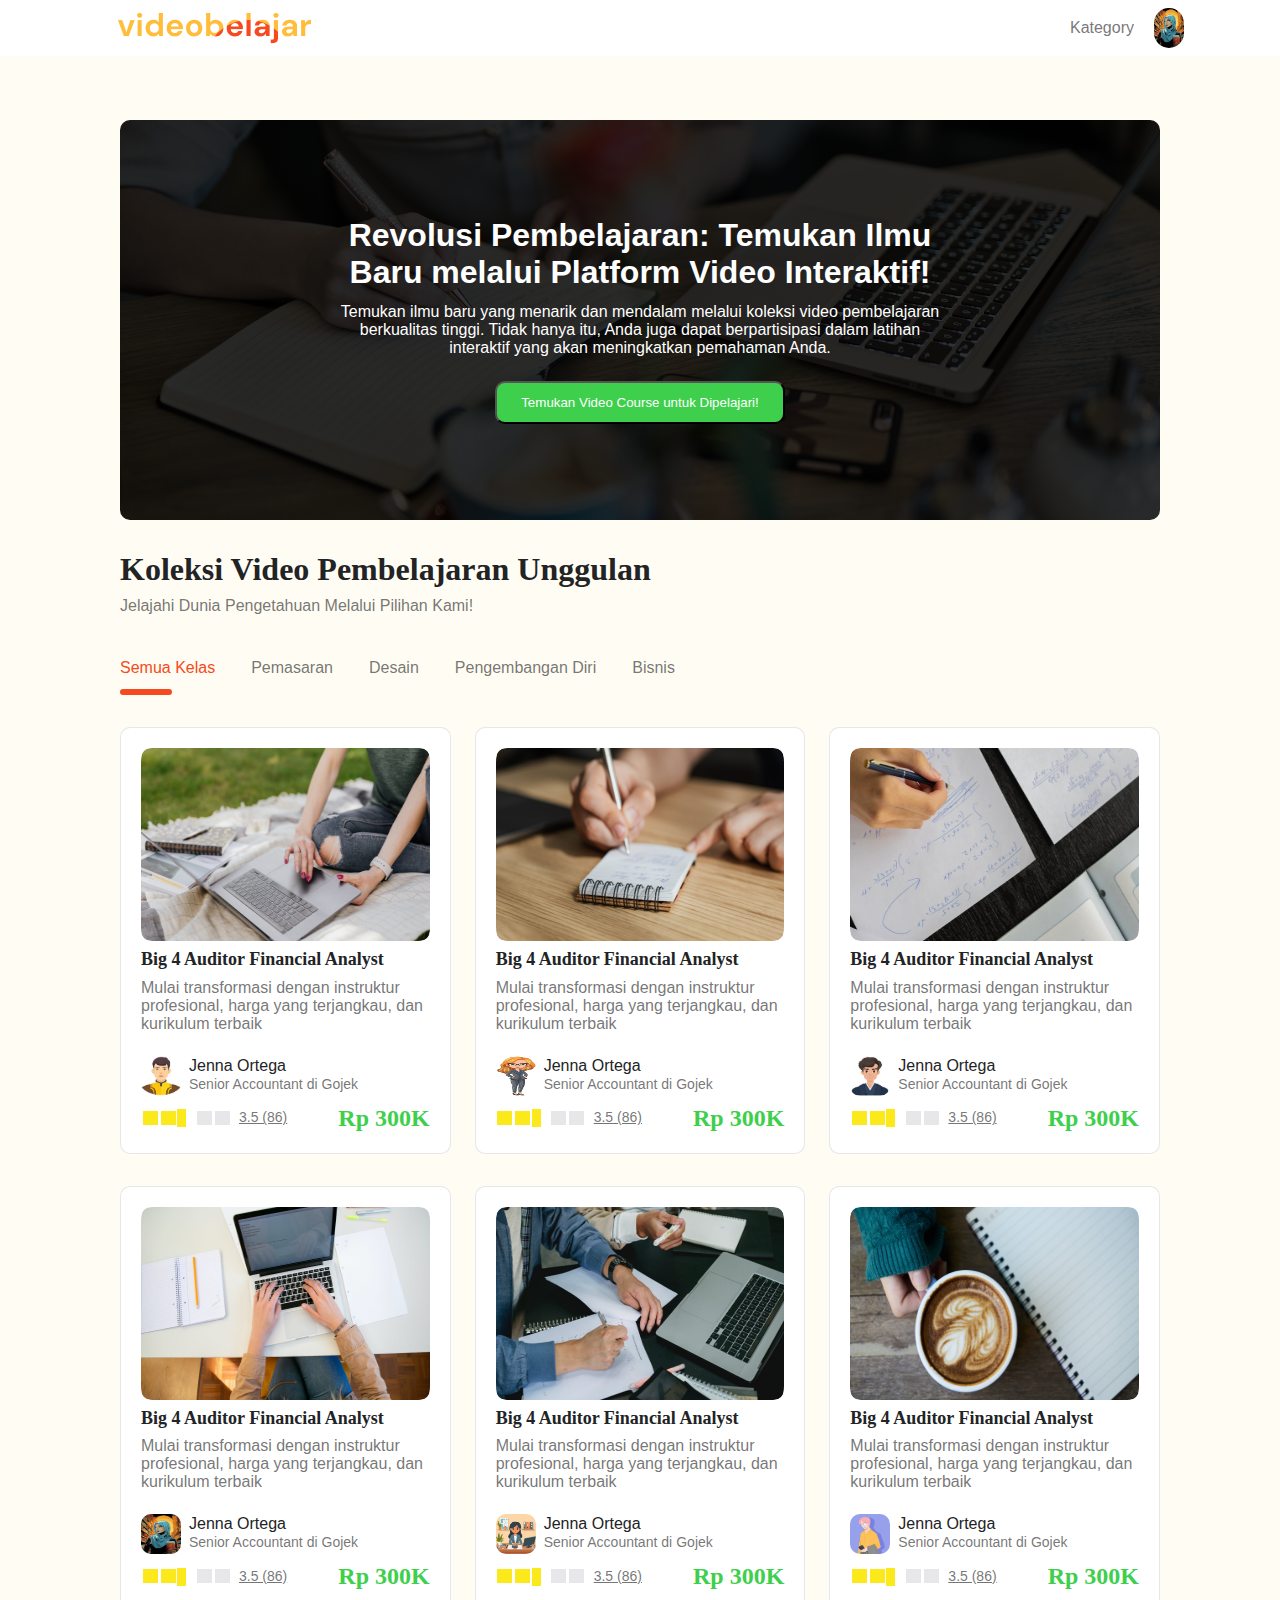
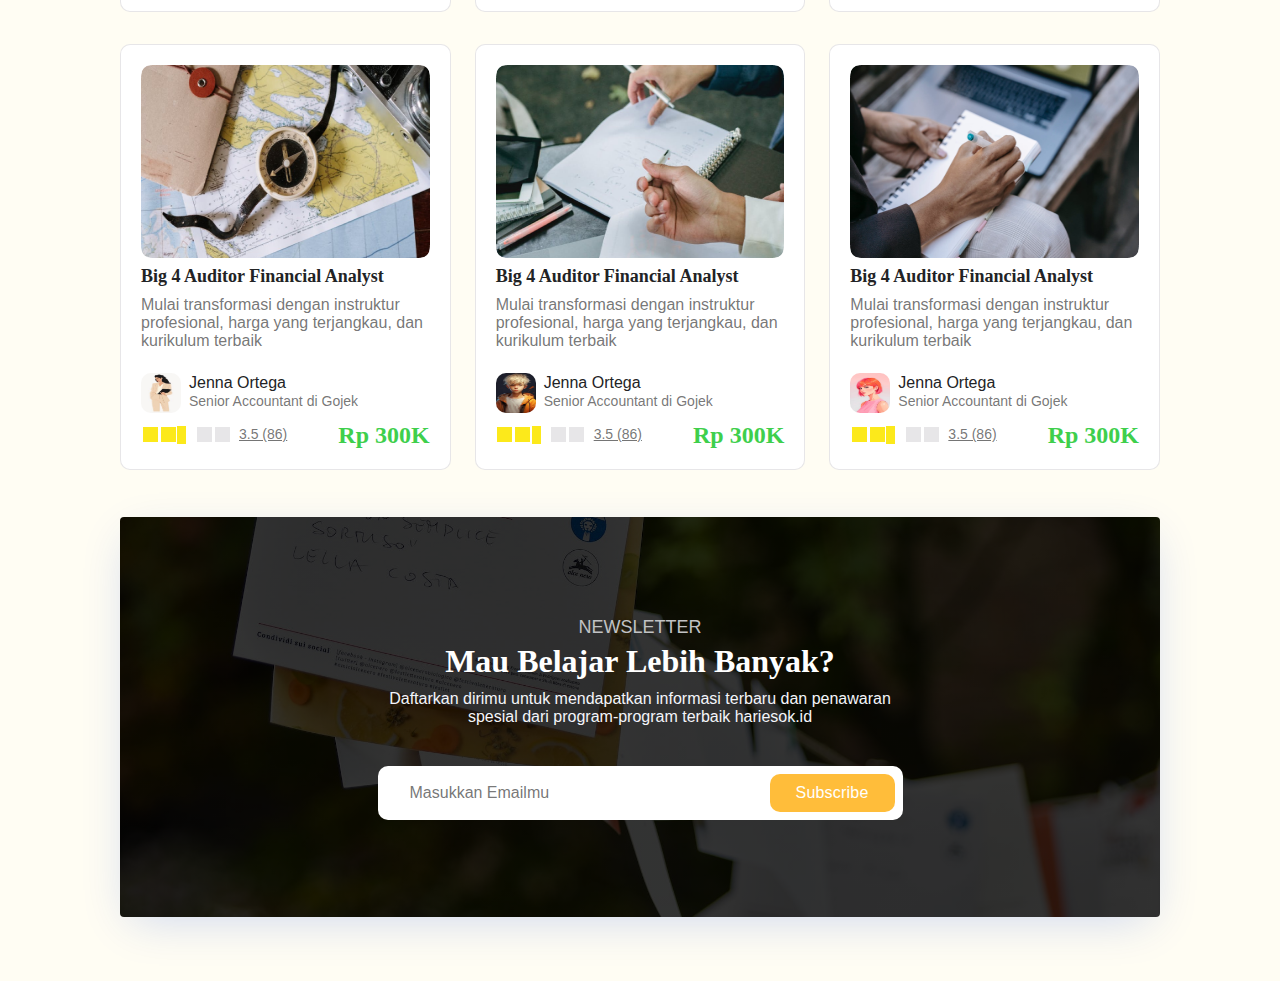
==== index.html @ 226edd7f "Initial commit" ====
<!DOCTYPE html>
<html lang="en">
  <head>
    <meta charset="UTF-8" />
    <meta name="viewport" content="width=device-width, initial-scale=1.0" />
    <title>Homepage</title>
    <link rel="stylesheet" href="style/index.css" />
    <link rel="stylesheet" href="style/home.css" />
  </head>
  <body>
    <nav class="navigation-bar">
      <div class="navigation-bar-container">
        <img src="/assets/logo.png" alt="Logo" />

        <div class="navigation-bar-links">
          <a href="#">Kategory</a>

          <img src="/assets/images woman.jpg" alt="" />
        </div>
      </div>
    </nav>

    <main style="padding: 64px 120px; flex-direction: column; gap: 32px">
      <div
        style="
          height: 400px;
          background: linear-gradient(0deg, rgba(0, 0, 0, 0.8) 0%, rgba(0, 0, 0, 0.8) 100%), url('assets/bg-1.jpg');
          background-size: cover;
          background-position: center;
          border-radius: 10px;
          flex-direction: column;
          justify-content: center;
          align-items: center;
          display: flex;
          padding: 2rem;
          width: 100%;
        "
      >
        <div
          style="
            margin: 0 auto;
            max-width: 600px;
            align-self: stretch;
            flex-direction: column;
            align-items: center;
            gap: 12px;
            display: flex;
          "
        >
          <h1 style="font-size: xx-large; text-align: center; color: white">
            Revolusi Pembelajaran: Temukan Ilmu Baru melalui Platform Video Interaktif!
          </h1>
          <p style="align-self: stretch; text-align: center; color: white; font-weight: 500">
            Temukan ilmu baru yang menarik dan mendalam melalui koleksi video pembelajaran berkualitas tinggi. Tidak
            hanya itu, Anda juga dapat berpartisipasi dalam latihan interaktif yang akan meningkatkan pemahaman Anda.
          </p>
        </div>

        <button
          type="button"
          style="background: #3ecf4c; border-radius: 10px; padding: 12px 24px !important; margin-top: 24px"
        >
          <div style="color: white; font-family: 500">Temukan Video Course untuk Dipelajari!</div>
        </button>
      </div>
      <div
        style="
          align-self: stretch;
          flex-direction: column;
          justify-content: center;
          align-items: flex-start;
          gap: 32px;
          display: flex;
        "
      >
        <div style="flex-direction: column; justify-content: center; align-items: flex-start; gap: 10px; display: flex">
          <div style="color: #222325; font-size: 32px; font-family: Poppins; font-weight: 600; line-height: 35.2px">
            Koleksi Video Pembelajaran Unggulan
          </div>
          <div
            style="
              color: rgba(51, 51, 51, 0.68);

              font-weight: 500;
            "
          >
            Jelajahi Dunia Pengetahuan Melalui Pilihan Kami!
          </div>
        </div>
        <div style="align-self: stretch; align-items: flex-start; display: inline-flex">
          <div>
            <div
              style="
                padding-top: 12px;
                padding-bottom: 12px;
                padding-right: 36px;

                align-items: center;
                gap: 6px;
                display: inline-flex;
              "
            >
              <div
                style="
                  color: #f64920;

                  font-weight: 500;
                "
              >
                Semua Kelas
              </div>
            </div>
            <div style="width: 52px; height: 6px; background: #f64920; border-radius: 10px"></div>
          </div>

          <div>
            <div
              style="
                padding-top: 12px;
                padding-bottom: 12px;
                padding-right: 36px;

                align-items: center;
                gap: 6px;
                display: inline-flex;
              "
            >
              <div
                style="
                  color: rgba(51, 51, 51, 0.68);

                  font-weight: 500;
                "
              >
                Pemasaran
              </div>
            </div>
          </div>

          <div>
            <div
              style="
                padding-top: 12px;
                padding-bottom: 12px;
                padding-right: 36px;

                align-items: center;
                gap: 6px;
                display: inline-flex;
              "
            >
              <div
                style="
                  color: rgba(51, 51, 51, 0.68);

                  font-weight: 500;
                "
              >
                Desain
              </div>
            </div>
          </div>

          <div>
            <div
              style="
                padding-top: 12px;
                padding-bottom: 12px;
                padding-right: 36px;

                align-items: center;
                gap: 6px;
                display: inline-flex;
              "
            >
              <div
                style="
                  color: rgba(51, 51, 51, 0.68);

                  font-weight: 500;
                "
              >
                Pengembangan Diri
              </div>
            </div>
          </div>

          <div>
            <div
              style="
                padding-top: 12px;
                padding-bottom: 12px;
                padding-right: 36px;

                align-items: center;
                gap: 6px;
                display: inline-flex;
              "
            >
              <div
                style="
                  color: rgba(51, 51, 51, 0.68);

                  font-weight: 500;
                "
              >
                Bisnis
              </div>
            </div>
          </div>
        </div>
        <div
          style="width: 100%; align-items: flex-start; gap: 24px; display: inline-flex; justify-content: space-between"
        >
          <div
            style="
              padding: 20px;
              background: white;
              border-radius: 10px;
              border: 1px rgba(58, 53, 65, 0.12) solid;
              flex-direction: column;

              align-items: flex-start;
              gap: 8px;
              display: inline-flex;
            "
          >
            <img style="width: 100%; height: 193px; border-radius: 10px" src="assets/foto 1.png" />
            <div
              style="
                align-self: stretch;

                flex-direction: column;

                align-items: flex-start;
                gap: 8px;
                display: flex;
              "
            >
              <div
                style="
                  align-self: stretch;
                  color: #222325;
                  font-size: 18px;
                  font-family: Poppins;
                  font-weight: 600;
                  line-height: 21.6px;
                "
              >
                Big 4 Auditor Financial Analyst
              </div>
              <p>Mulai transformasi dengan instruktur profesional, harga yang terjangkau, dan kurikulum terbaik</p>
            </div>
            <div style="display: flex; gap: 8px; align-items: center; margin-top: 15px">
              <img style="width: 40px; height: 40px; border-radius: 10px" src="assets/man 1.jpg" />
              <div
                style="
                  flex: 1 1 0;
                  flex-direction: column;

                  align-items: flex-start;
                  display: inline-flex;
                "
              >
                <div
                  style="
                    align-self: stretch;
                    color: #222325;

                    font-weight: 500;
                  "
                >
                  Jenna Ortega
                </div>
                <div style="align-items: flex-start; gap: 4px; display: inline-flex">
                  <div
                    style="
                      color: rgba(51, 51, 51, 0.68);
                      font-size: 14px;

                      font-weight: 400;
                      line-height: 19.6px;
                    "
                  >
                    Senior Accountant
                  </div>
                  <div
                    style="
                      color: rgba(51, 51, 51, 0.68);
                      font-size: 14px;

                      font-weight: 400;
                      line-height: 19.6px;
                    "
                  >
                    di
                  </div>
                  <div
                    style="
                      color: rgba(51, 51, 51, 0.68);
                      font-size: 14px;

                      line-height: 19.6px;
                    "
                  >
                    Gojek
                  </div>
                </div>
              </div>
            </div>
            <div style="align-self: stretch; justify-content: space-between; align-items: center; display: inline-flex">
              <div style="align-items: center; gap: 8px; display: flex">
                <div style="align-items: center; display: flex">
                  <div style="align-items: flex-start; gap: 10px; display: flex">
                    <div style="width: 18px; height: 18px; position: relative">
                      <div
                        style="
                          width: 15px;
                          height: 14.25px;
                          left: 1.5px;
                          top: 1.5px;
                          position: absolute;
                          background: #fce91b;
                        "
                      ></div>
                    </div>
                  </div>
                  <div style="align-items: flex-start; gap: 10px; display: flex">
                    <div style="width: 18px; height: 18px; position: relative">
                      <div
                        style="
                          width: 15px;
                          height: 14.25px;
                          left: 1.5px;
                          top: 1.5px;
                          position: absolute;
                          background: #fce91b;
                        "
                      ></div>
                    </div>
                  </div>
                  <div style="align-items: flex-start; gap: 10px; display: flex">
                    <div style="width: 18px; height: 18px; position: relative">
                      <div style="width: 18px; height: 18px; left: 0px; top: 0px; position: absolute">
                        <div
                          style="
                            width: 15px;
                            height: 14.25px;
                            left: 1.5px;
                            top: 1.5px;
                            position: absolute;
                            background: black;
                          "
                        ></div>
                      </div>
                      <div
                        style="width: 9px; height: 18px; left: 0px; top: 0px; position: absolute; background: #fce91b"
                      ></div>
                      <div
                        style="width: 9px; height: 18px; left: 9px; top: 0px; position: absolute; background: white"
                      ></div>
                    </div>
                  </div>
                  <div style="align-items: flex-start; gap: 10px; display: flex">
                    <div style="width: 18px; height: 18px; position: relative">
                      <div
                        style="
                          width: 15px;
                          height: 14.25px;
                          left: 1.5px;
                          top: 1.5px;
                          position: absolute;
                          background: rgba(58, 53, 65, 0.12);
                        "
                      ></div>
                    </div>
                  </div>
                  <div style="align-items: flex-start; gap: 10px; display: flex">
                    <div style="width: 18px; height: 18px; position: relative">
                      <div
                        style="
                          width: 15px;
                          height: 14.25px;
                          left: 1.5px;
                          top: 1.5px;
                          position: absolute;
                          background: rgba(58, 53, 65, 0.12);
                        "
                      ></div>
                    </div>
                  </div>
                </div>
                <div
                  style="
                    color: rgba(51, 51, 51, 0.68);
                    font-size: 14px;
                    font-weight: 500;
                    text-decoration: underline;
                    line-height: 19.6px;
                  "
                >
                  3.5 (86)
                </div>
              </div>
              <div style="color: #3ecf4c; font-size: 24px; font-family: Poppins; font-weight: 600; line-height: 28.8px">
                Rp 300K
              </div>
            </div>
          </div>
          <div
            style="
              padding: 20px;
              background: white;
              border-radius: 10px;
              border: 1px rgba(58, 53, 65, 0.12) solid;
              flex-direction: column;

              align-items: flex-start;
              gap: 8px;
              display: inline-flex;
            "
          >
            <img style="width: 100%; height: 193px; border-radius: 10px" src="assets/foto 2.png" />
            <div
              style="
                align-self: stretch;

                flex-direction: column;

                align-items: flex-start;
                gap: 8px;
                display: flex;
              "
            >
              <div
                style="
                  align-self: stretch;
                  color: #222325;
                  font-size: 18px;
                  font-family: Poppins;
                  font-weight: 600;
                  line-height: 21.6px;
                "
              >
                Big 4 Auditor Financial Analyst
              </div>
              <p>Mulai transformasi dengan instruktur profesional, harga yang terjangkau, dan kurikulum terbaik</p>
            </div>
            <div style="display: flex; gap: 8px; align-items: center; margin-top: 15px">
              <img
                style="width: 40px; height: 40px; border-radius: 10px"
                src="assets/professional-woman-business-1.avif"
              />
              <div
                style="
                  flex: 1 1 0;
                  flex-direction: column;

                  align-items: flex-start;
                  display: inline-flex;
                "
              >
                <div
                  style="
                    align-self: stretch;
                    color: #222325;

                    font-weight: 500;
                  "
                >
                  Jenna Ortega
                </div>
                <div style="align-items: flex-start; gap: 4px; display: inline-flex">
                  <div
                    style="
                      color: rgba(51, 51, 51, 0.68);
                      font-size: 14px;

                      font-weight: 400;
                      line-height: 19.6px;
                    "
                  >
                    Senior Accountant
                  </div>
                  <div
                    style="
                      color: rgba(51, 51, 51, 0.68);
                      font-size: 14px;

                      font-weight: 400;
                      line-height: 19.6px;
                    "
                  >
                    di
                  </div>
                  <div
                    style="
                      color: rgba(51, 51, 51, 0.68);
                      font-size: 14px;

                      line-height: 19.6px;
                    "
                  >
                    Gojek
                  </div>
                </div>
              </div>
            </div>
            <div style="align-self: stretch; justify-content: space-between; align-items: center; display: inline-flex">
              <div style="align-items: center; gap: 8px; display: flex">
                <div style="align-items: center; display: flex">
                  <div style="align-items: flex-start; gap: 10px; display: flex">
                    <div style="width: 18px; height: 18px; position: relative">
                      <div
                        style="
                          width: 15px;
                          height: 14.25px;
                          left: 1.5px;
                          top: 1.5px;
                          position: absolute;
                          background: #fce91b;
                        "
                      ></div>
                    </div>
                  </div>
                  <div style="align-items: flex-start; gap: 10px; display: flex">
                    <div style="width: 18px; height: 18px; position: relative">
                      <div
                        style="
                          width: 15px;
                          height: 14.25px;
                          left: 1.5px;
                          top: 1.5px;
                          position: absolute;
                          background: #fce91b;
                        "
                      ></div>
                    </div>
                  </div>
                  <div style="align-items: flex-start; gap: 10px; display: flex">
                    <div style="width: 18px; height: 18px; position: relative">
                      <div style="width: 18px; height: 18px; left: 0px; top: 0px; position: absolute">
                        <div
                          style="
                            width: 15px;
                            height: 14.25px;
                            left: 1.5px;
                            top: 1.5px;
                            position: absolute;
                            background: black;
                          "
                        ></div>
                      </div>
                      <div
                        style="width: 9px; height: 18px; left: 0px; top: 0px; position: absolute; background: #fce91b"
                      ></div>
                      <div
                        style="width: 9px; height: 18px; left: 9px; top: 0px; position: absolute; background: white"
                      ></div>
                    </div>
                  </div>
                  <div style="align-items: flex-start; gap: 10px; display: flex">
                    <div style="width: 18px; height: 18px; position: relative">
                      <div
                        style="
                          width: 15px;
                          height: 14.25px;
                          left: 1.5px;
                          top: 1.5px;
                          position: absolute;
                          background: rgba(58, 53, 65, 0.12);
                        "
                      ></div>
                    </div>
                  </div>
                  <div style="align-items: flex-start; gap: 10px; display: flex">
                    <div style="width: 18px; height: 18px; position: relative">
                      <div
                        style="
                          width: 15px;
                          height: 14.25px;
                          left: 1.5px;
                          top: 1.5px;
                          position: absolute;
                          background: rgba(58, 53, 65, 0.12);
                        "
                      ></div>
                    </div>
                  </div>
                </div>
                <div
                  style="
                    color: rgba(51, 51, 51, 0.68);
                    font-size: 14px;
                    font-weight: 500;
                    text-decoration: underline;
                    line-height: 19.6px;
                  "
                >
                  3.5 (86)
                </div>
              </div>
              <div style="color: #3ecf4c; font-size: 24px; font-family: Poppins; font-weight: 600; line-height: 28.8px">
                Rp 300K
              </div>
            </div>
          </div>
          <div
            style="
              padding: 20px;
              background: white;
              border-radius: 10px;
              border: 1px rgba(58, 53, 65, 0.12) solid;
              flex-direction: column;

              align-items: flex-start;
              gap: 8px;
              display: inline-flex;
            "
          >
            <img style="width: 100%; height: 193px; border-radius: 10px" src="assets/foto 3.png" />
            <div
              style="
                align-self: stretch;

                flex-direction: column;

                align-items: flex-start;
                gap: 8px;
                display: flex;
              "
            >
              <div
                style="
                  align-self: stretch;
                  color: #222325;
                  font-size: 18px;
                  font-family: Poppins;
                  font-weight: 600;
                  line-height: 21.6px;
                "
              >
                Big 4 Auditor Financial Analyst
              </div>
              <p>Mulai transformasi dengan instruktur profesional, harga yang terjangkau, dan kurikulum terbaik</p>
            </div>
            <div style="display: flex; gap: 8px; align-items: center; margin-top: 15px">
              <img style="width: 40px; height: 40px; border-radius: 10px" src="assets/man 2.jpg" />
              <div
                style="
                  flex: 1 1 0;
                  flex-direction: column;

                  align-items: flex-start;
                  display: inline-flex;
                "
              >
                <div
                  style="
                    align-self: stretch;
                    color: #222325;

                    font-weight: 500;
                  "
                >
                  Jenna Ortega
                </div>
                <div style="align-items: flex-start; gap: 4px; display: inline-flex">
                  <div
                    style="
                      color: rgba(51, 51, 51, 0.68);
                      font-size: 14px;

                      font-weight: 400;
                      line-height: 19.6px;
                    "
                  >
                    Senior Accountant
                  </div>
                  <div
                    style="
                      color: rgba(51, 51, 51, 0.68);
                      font-size: 14px;

                      font-weight: 400;
                      line-height: 19.6px;
                    "
                  >
                    di
                  </div>
                  <div
                    style="
                      color: rgba(51, 51, 51, 0.68);
                      font-size: 14px;

                      line-height: 19.6px;
                    "
                  >
                    Gojek
                  </div>
                </div>
              </div>
            </div>
            <div style="align-self: stretch; justify-content: space-between; align-items: center; display: inline-flex">
              <div style="align-items: center; gap: 8px; display: flex">
                <div style="align-items: center; display: flex">
                  <div style="align-items: flex-start; gap: 10px; display: flex">
                    <div style="width: 18px; height: 18px; position: relative">
                      <div
                        style="
                          width: 15px;
                          height: 14.25px;
                          left: 1.5px;
                          top: 1.5px;
                          position: absolute;
                          background: #fce91b;
                        "
                      ></div>
                    </div>
                  </div>
                  <div style="align-items: flex-start; gap: 10px; display: flex">
                    <div style="width: 18px; height: 18px; position: relative">
                      <div
                        style="
                          width: 15px;
                          height: 14.25px;
                          left: 1.5px;
                          top: 1.5px;
                          position: absolute;
                          background: #fce91b;
                        "
                      ></div>
                    </div>
                  </div>
                  <div style="align-items: flex-start; gap: 10px; display: flex">
                    <div style="width: 18px; height: 18px; position: relative">
                      <div style="width: 18px; height: 18px; left: 0px; top: 0px; position: absolute">
                        <div
                          style="
                            width: 15px;
                            height: 14.25px;
                            left: 1.5px;
                            top: 1.5px;
                            position: absolute;
                            background: black;
                          "
                        ></div>
                      </div>
                      <div
                        style="width: 9px; height: 18px; left: 0px; top: 0px; position: absolute; background: #fce91b"
                      ></div>
                      <div
                        style="width: 9px; height: 18px; left: 9px; top: 0px; position: absolute; background: white"
                      ></div>
                    </div>
                  </div>
                  <div style="align-items: flex-start; gap: 10px; display: flex">
                    <div style="width: 18px; height: 18px; position: relative">
                      <div
                        style="
                          width: 15px;
                          height: 14.25px;
                          left: 1.5px;
                          top: 1.5px;
                          position: absolute;
                          background: rgba(58, 53, 65, 0.12);
                        "
                      ></div>
                    </div>
                  </div>
                  <div style="align-items: flex-start; gap: 10px; display: flex">
                    <div style="width: 18px; height: 18px; position: relative">
                      <div
                        style="
                          width: 15px;
                          height: 14.25px;
                          left: 1.5px;
                          top: 1.5px;
                          position: absolute;
                          background: rgba(58, 53, 65, 0.12);
                        "
                      ></div>
                    </div>
                  </div>
                </div>
                <div
                  style="
                    color: rgba(51, 51, 51, 0.68);
                    font-size: 14px;
                    font-weight: 500;
                    text-decoration: underline;
                    line-height: 19.6px;
                  "
                >
                  3.5 (86)
                </div>
              </div>
              <div style="color: #3ecf4c; font-size: 24px; font-family: Poppins; font-weight: 600; line-height: 28.8px">
                Rp 300K
              </div>
            </div>
          </div>
        </div>
        <div
          style="width: 100%; align-items: flex-start; gap: 24px; display: inline-flex; justify-content: space-between"
        >
          <div
            style="
              padding: 20px;
              background: white;
              border-radius: 10px;
              border: 1px rgba(58, 53, 65, 0.12) solid;
              flex-direction: column;

              align-items: flex-start;
              gap: 8px;
              display: inline-flex;
            "
          >
            <img style="width: 100%; height: 193px; border-radius: 10px" src="assets/foto 4.png" />
            <div
              style="
                align-self: stretch;

                flex-direction: column;

                align-items: flex-start;
                gap: 8px;
                display: flex;
              "
            >
              <div
                style="
                  align-self: stretch;
                  color: #222325;
                  font-size: 18px;
                  font-family: Poppins;
                  font-weight: 600;
                  line-height: 21.6px;
                "
              >
                Big 4 Auditor Financial Analyst
              </div>
              <p>Mulai transformasi dengan instruktur profesional, harga yang terjangkau, dan kurikulum terbaik</p>
            </div>
            <div style="display: flex; gap: 8px; align-items: center; margin-top: 15px">
              <img style="width: 40px; height: 40px; border-radius: 10px" src="assets/images woman.jpg" />
              <div
                style="
                  flex: 1 1 0;
                  flex-direction: column;

                  align-items: flex-start;
                  display: inline-flex;
                "
              >
                <div
                  style="
                    align-self: stretch;
                    color: #222325;

                    font-weight: 500;
                  "
                >
                  Jenna Ortega
                </div>
                <div style="align-items: flex-start; gap: 4px; display: inline-flex">
                  <div
                    style="
                      color: rgba(51, 51, 51, 0.68);
                      font-size: 14px;

                      font-weight: 400;
                      line-height: 19.6px;
                    "
                  >
                    Senior Accountant
                  </div>
                  <div
                    style="
                      color: rgba(51, 51, 51, 0.68);
                      font-size: 14px;

                      font-weight: 400;
                      line-height: 19.6px;
                    "
                  >
                    di
                  </div>
                  <div
                    style="
                      color: rgba(51, 51, 51, 0.68);
                      font-size: 14px;

                      line-height: 19.6px;
                    "
                  >
                    Gojek
                  </div>
                </div>
              </div>
            </div>
            <div style="align-self: stretch; justify-content: space-between; align-items: center; display: inline-flex">
              <div style="align-items: center; gap: 8px; display: flex">
                <div style="align-items: center; display: flex">
                  <div style="align-items: flex-start; gap: 10px; display: flex">
                    <div style="width: 18px; height: 18px; position: relative">
                      <div
                        style="
                          width: 15px;
                          height: 14.25px;
                          left: 1.5px;
                          top: 1.5px;
                          position: absolute;
                          background: #fce91b;
                        "
                      ></div>
                    </div>
                  </div>
                  <div style="align-items: flex-start; gap: 10px; display: flex">
                    <div style="width: 18px; height: 18px; position: relative">
                      <div
                        style="
                          width: 15px;
                          height: 14.25px;
                          left: 1.5px;
                          top: 1.5px;
                          position: absolute;
                          background: #fce91b;
                        "
                      ></div>
                    </div>
                  </div>
                  <div style="align-items: flex-start; gap: 10px; display: flex">
                    <div style="width: 18px; height: 18px; position: relative">
                      <div style="width: 18px; height: 18px; left: 0px; top: 0px; position: absolute">
                        <div
                          style="
                            width: 15px;
                            height: 14.25px;
                            left: 1.5px;
                            top: 1.5px;
                            position: absolute;
                            background: black;
                          "
                        ></div>
                      </div>
                      <div
                        style="width: 9px; height: 18px; left: 0px; top: 0px; position: absolute; background: #fce91b"
                      ></div>
                      <div
                        style="width: 9px; height: 18px; left: 9px; top: 0px; position: absolute; background: white"
                      ></div>
                    </div>
                  </div>
                  <div style="align-items: flex-start; gap: 10px; display: flex">
                    <div style="width: 18px; height: 18px; position: relative">
                      <div
                        style="
                          width: 15px;
                          height: 14.25px;
                          left: 1.5px;
                          top: 1.5px;
                          position: absolute;
                          background: rgba(58, 53, 65, 0.12);
                        "
                      ></div>
                    </div>
                  </div>
                  <div style="align-items: flex-start; gap: 10px; display: flex">
                    <div style="width: 18px; height: 18px; position: relative">
                      <div
                        style="
                          width: 15px;
                          height: 14.25px;
                          left: 1.5px;
                          top: 1.5px;
                          position: absolute;
                          background: rgba(58, 53, 65, 0.12);
                        "
                      ></div>
                    </div>
                  </div>
                </div>
                <div
                  style="
                    color: rgba(51, 51, 51, 0.68);
                    font-size: 14px;
                    font-weight: 500;
                    text-decoration: underline;
                    line-height: 19.6px;
                  "
                >
                  3.5 (86)
                </div>
              </div>
              <div style="color: #3ecf4c; font-size: 24px; font-family: Poppins; font-weight: 600; line-height: 28.8px">
                Rp 300K
              </div>
            </div>
          </div>
          <div
            style="
              padding: 20px;
              background: white;
              border-radius: 10px;
              border: 1px rgba(58, 53, 65, 0.12) solid;
              flex-direction: column;

              align-items: flex-start;
              gap: 8px;
              display: inline-flex;
            "
          >
            <img style="width: 100%; height: 193px; border-radius: 10px" src="assets/foto 5.png" />
            <div
              style="
                align-self: stretch;

                flex-direction: column;

                align-items: flex-start;
                gap: 8px;
                display: flex;
              "
            >
              <div
                style="
                  align-self: stretch;
                  color: #222325;
                  font-size: 18px;
                  font-family: Poppins;
                  font-weight: 600;
                  line-height: 21.6px;
                "
              >
                Big 4 Auditor Financial Analyst
              </div>
              <p>Mulai transformasi dengan instruktur profesional, harga yang terjangkau, dan kurikulum terbaik</p>
            </div>
            <div style="display: flex; gap: 8px; align-items: center; margin-top: 15px">
              <img style="width: 40px; height: 40px; border-radius: 10px" src="assets/woman accountan.avif" />
              <div
                style="
                  flex: 1 1 0;
                  flex-direction: column;

                  align-items: flex-start;
                  display: inline-flex;
                "
              >
                <div
                  style="
                    align-self: stretch;
                    color: #222325;

                    font-weight: 500;
                  "
                >
                  Jenna Ortega
                </div>
                <div style="align-items: flex-start; gap: 4px; display: inline-flex">
                  <div
                    style="
                      color: rgba(51, 51, 51, 0.68);
                      font-size: 14px;

                      font-weight: 400;
                      line-height: 19.6px;
                    "
                  >
                    Senior Accountant
                  </div>
                  <div
                    style="
                      color: rgba(51, 51, 51, 0.68);
                      font-size: 14px;

                      font-weight: 400;
                      line-height: 19.6px;
                    "
                  >
                    di
                  </div>
                  <div
                    style="
                      color: rgba(51, 51, 51, 0.68);
                      font-size: 14px;

                      line-height: 19.6px;
                    "
                  >
                    Gojek
                  </div>
                </div>
              </div>
            </div>
            <div style="align-self: stretch; justify-content: space-between; align-items: center; display: inline-flex">
              <div style="align-items: center; gap: 8px; display: flex">
                <div style="align-items: center; display: flex">
                  <div style="align-items: flex-start; gap: 10px; display: flex">
                    <div style="width: 18px; height: 18px; position: relative">
                      <div
                        style="
                          width: 15px;
                          height: 14.25px;
                          left: 1.5px;
                          top: 1.5px;
                          position: absolute;
                          background: #fce91b;
                        "
                      ></div>
                    </div>
                  </div>
                  <div style="align-items: flex-start; gap: 10px; display: flex">
                    <div style="width: 18px; height: 18px; position: relative">
                      <div
                        style="
                          width: 15px;
                          height: 14.25px;
                          left: 1.5px;
                          top: 1.5px;
                          position: absolute;
                          background: #fce91b;
                        "
                      ></div>
                    </div>
                  </div>
                  <div style="align-items: flex-start; gap: 10px; display: flex">
                    <div style="width: 18px; height: 18px; position: relative">
                      <div style="width: 18px; height: 18px; left: 0px; top: 0px; position: absolute">
                        <div
                          style="
                            width: 15px;
                            height: 14.25px;
                            left: 1.5px;
                            top: 1.5px;
                            position: absolute;
                            background: black;
                          "
                        ></div>
                      </div>
                      <div
                        style="width: 9px; height: 18px; left: 0px; top: 0px; position: absolute; background: #fce91b"
                      ></div>
                      <div
                        style="width: 9px; height: 18px; left: 9px; top: 0px; position: absolute; background: white"
                      ></div>
                    </div>
                  </div>
                  <div style="align-items: flex-start; gap: 10px; display: flex">
                    <div style="width: 18px; height: 18px; position: relative">
                      <div
                        style="
                          width: 15px;
                          height: 14.25px;
                          left: 1.5px;
                          top: 1.5px;
                          position: absolute;
                          background: rgba(58, 53, 65, 0.12);
                        "
                      ></div>
                    </div>
                  </div>
                  <div style="align-items: flex-start; gap: 10px; display: flex">
                    <div style="width: 18px; height: 18px; position: relative">
                      <div
                        style="
                          width: 15px;
                          height: 14.25px;
                          left: 1.5px;
                          top: 1.5px;
                          position: absolute;
                          background: rgba(58, 53, 65, 0.12);
                        "
                      ></div>
                    </div>
                  </div>
                </div>
                <div
                  style="
                    color: rgba(51, 51, 51, 0.68);
                    font-size: 14px;
                    font-weight: 500;
                    text-decoration: underline;
                    line-height: 19.6px;
                  "
                >
                  3.5 (86)
                </div>
              </div>
              <div style="color: #3ecf4c; font-size: 24px; font-family: Poppins; font-weight: 600; line-height: 28.8px">
                Rp 300K
              </div>
            </div>
          </div>
          <div
            style="
              padding: 20px;
              background: white;
              border-radius: 10px;
              border: 1px rgba(58, 53, 65, 0.12) solid;
              flex-direction: column;

              align-items: flex-start;
              gap: 8px;
              display: inline-flex;
            "
          >
            <img style="width: 100%; height: 193px; border-radius: 10px" src="assets/foto 6.png" />
            <div
              style="
                align-self: stretch;

                flex-direction: column;

                align-items: flex-start;
                gap: 8px;
                display: flex;
              "
            >
              <div
                style="
                  align-self: stretch;
                  color: #222325;
                  font-size: 18px;
                  font-family: Poppins;
                  font-weight: 600;
                  line-height: 21.6px;
                "
              >
                Big 4 Auditor Financial Analyst
              </div>
              <p>Mulai transformasi dengan instruktur profesional, harga yang terjangkau, dan kurikulum terbaik</p>
            </div>
            <div style="display: flex; gap: 8px; align-items: center; margin-top: 15px">
              <img style="width: 40px; height: 40px; border-radius: 10px" src="assets/man 3.jpg" />
              <div
                style="
                  flex: 1 1 0;
                  flex-direction: column;

                  align-items: flex-start;
                  display: inline-flex;
                "
              >
                <div
                  style="
                    align-self: stretch;
                    color: #222325;

                    font-weight: 500;
                  "
                >
                  Jenna Ortega
                </div>
                <div style="align-items: flex-start; gap: 4px; display: inline-flex">
                  <div
                    style="
                      color: rgba(51, 51, 51, 0.68);
                      font-size: 14px;

                      font-weight: 400;
                      line-height: 19.6px;
                    "
                  >
                    Senior Accountant
                  </div>
                  <div
                    style="
                      color: rgba(51, 51, 51, 0.68);
                      font-size: 14px;

                      font-weight: 400;
                      line-height: 19.6px;
                    "
                  >
                    di
                  </div>
                  <div
                    style="
                      color: rgba(51, 51, 51, 0.68);
                      font-size: 14px;

                      line-height: 19.6px;
                    "
                  >
                    Gojek
                  </div>
                </div>
              </div>
            </div>
            <div style="align-self: stretch; justify-content: space-between; align-items: center; display: inline-flex">
              <div style="align-items: center; gap: 8px; display: flex">
                <div style="align-items: center; display: flex">
                  <div style="align-items: flex-start; gap: 10px; display: flex">
                    <div style="width: 18px; height: 18px; position: relative">
                      <div
                        style="
                          width: 15px;
                          height: 14.25px;
                          left: 1.5px;
                          top: 1.5px;
                          position: absolute;
                          background: #fce91b;
                        "
                      ></div>
                    </div>
                  </div>
                  <div style="align-items: flex-start; gap: 10px; display: flex">
                    <div style="width: 18px; height: 18px; position: relative">
                      <div
                        style="
                          width: 15px;
                          height: 14.25px;
                          left: 1.5px;
                          top: 1.5px;
                          position: absolute;
                          background: #fce91b;
                        "
                      ></div>
                    </div>
                  </div>
                  <div style="align-items: flex-start; gap: 10px; display: flex">
                    <div style="width: 18px; height: 18px; position: relative">
                      <div style="width: 18px; height: 18px; left: 0px; top: 0px; position: absolute">
                        <div
                          style="
                            width: 15px;
                            height: 14.25px;
                            left: 1.5px;
                            top: 1.5px;
                            position: absolute;
                            background: black;
                          "
                        ></div>
                      </div>
                      <div
                        style="width: 9px; height: 18px; left: 0px; top: 0px; position: absolute; background: #fce91b"
                      ></div>
                      <div
                        style="width: 9px; height: 18px; left: 9px; top: 0px; position: absolute; background: white"
                      ></div>
                    </div>
                  </div>
                  <div style="align-items: flex-start; gap: 10px; display: flex">
                    <div style="width: 18px; height: 18px; position: relative">
                      <div
                        style="
                          width: 15px;
                          height: 14.25px;
                          left: 1.5px;
                          top: 1.5px;
                          position: absolute;
                          background: rgba(58, 53, 65, 0.12);
                        "
                      ></div>
                    </div>
                  </div>
                  <div style="align-items: flex-start; gap: 10px; display: flex">
                    <div style="width: 18px; height: 18px; position: relative">
                      <div
                        style="
                          width: 15px;
                          height: 14.25px;
                          left: 1.5px;
                          top: 1.5px;
                          position: absolute;
                          background: rgba(58, 53, 65, 0.12);
                        "
                      ></div>
                    </div>
                  </div>
                </div>
                <div
                  style="
                    color: rgba(51, 51, 51, 0.68);
                    font-size: 14px;
                    font-weight: 500;
                    text-decoration: underline;
                    line-height: 19.6px;
                  "
                >
                  3.5 (86)
                </div>
              </div>
              <div style="color: #3ecf4c; font-size: 24px; font-family: Poppins; font-weight: 600; line-height: 28.8px">
                Rp 300K
              </div>
            </div>
          </div>
        </div>
        <div
          style="width: 100%; align-items: flex-start; gap: 24px; display: inline-flex; justify-content: space-between"
        >
          <div
            style="
              padding: 20px;
              background: white;
              border-radius: 10px;
              border: 1px rgba(58, 53, 65, 0.12) solid;
              flex-direction: column;

              align-items: flex-start;
              gap: 8px;
              display: inline-flex;
            "
          >
            <img style="width: 100%; height: 193px; border-radius: 10px" src="assets/foto 7.png" />
            <div
              style="
                align-self: stretch;

                flex-direction: column;

                align-items: flex-start;
                gap: 8px;
                display: flex;
              "
            >
              <div
                style="
                  align-self: stretch;
                  color: #222325;
                  font-size: 18px;
                  font-family: Poppins;
                  font-weight: 600;
                  line-height: 21.6px;
                "
              >
                Big 4 Auditor Financial Analyst
              </div>
              <p>Mulai transformasi dengan instruktur profesional, harga yang terjangkau, dan kurikulum terbaik</p>
            </div>
            <div style="display: flex; gap: 8px; align-items: center; margin-top: 15px">
              <img style="width: 40px; height: 40px; border-radius: 10px" src="assets/bussines woman.jpg" />
              <div
                style="
                  flex: 1 1 0;
                  flex-direction: column;

                  align-items: flex-start;
                  display: inline-flex;
                "
              >
                <div
                  style="
                    align-self: stretch;
                    color: #222325;

                    font-weight: 500;
                  "
                >
                  Jenna Ortega
                </div>
                <div style="align-items: flex-start; gap: 4px; display: inline-flex">
                  <div
                    style="
                      color: rgba(51, 51, 51, 0.68);
                      font-size: 14px;

                      font-weight: 400;
                      line-height: 19.6px;
                    "
                  >
                    Senior Accountant
                  </div>
                  <div
                    style="
                      color: rgba(51, 51, 51, 0.68);
                      font-size: 14px;

                      font-weight: 400;
                      line-height: 19.6px;
                    "
                  >
                    di
                  </div>
                  <div
                    style="
                      color: rgba(51, 51, 51, 0.68);
                      font-size: 14px;

                      line-height: 19.6px;
                    "
                  >
                    Gojek
                  </div>
                </div>
              </div>
            </div>
            <div style="align-self: stretch; justify-content: space-between; align-items: center; display: inline-flex">
              <div style="align-items: center; gap: 8px; display: flex">
                <div style="align-items: center; display: flex">
                  <div style="align-items: flex-start; gap: 10px; display: flex">
                    <div style="width: 18px; height: 18px; position: relative">
                      <div
                        style="
                          width: 15px;
                          height: 14.25px;
                          left: 1.5px;
                          top: 1.5px;
                          position: absolute;
                          background: #fce91b;
                        "
                      ></div>
                    </div>
                  </div>
                  <div style="align-items: flex-start; gap: 10px; display: flex">
                    <div style="width: 18px; height: 18px; position: relative">
                      <div
                        style="
                          width: 15px;
                          height: 14.25px;
                          left: 1.5px;
                          top: 1.5px;
                          position: absolute;
                          background: #fce91b;
                        "
                      ></div>
                    </div>
                  </div>
                  <div style="align-items: flex-start; gap: 10px; display: flex">
                    <div style="width: 18px; height: 18px; position: relative">
                      <div style="width: 18px; height: 18px; left: 0px; top: 0px; position: absolute">
                        <div
                          style="
                            width: 15px;
                            height: 14.25px;
                            left: 1.5px;
                            top: 1.5px;
                            position: absolute;
                            background: black;
                          "
                        ></div>
                      </div>
                      <div
                        style="width: 9px; height: 18px; left: 0px; top: 0px; position: absolute; background: #fce91b"
                      ></div>
                      <div
                        style="width: 9px; height: 18px; left: 9px; top: 0px; position: absolute; background: white"
                      ></div>
                    </div>
                  </div>
                  <div style="align-items: flex-start; gap: 10px; display: flex">
                    <div style="width: 18px; height: 18px; position: relative">
                      <div
                        style="
                          width: 15px;
                          height: 14.25px;
                          left: 1.5px;
                          top: 1.5px;
                          position: absolute;
                          background: rgba(58, 53, 65, 0.12);
                        "
                      ></div>
                    </div>
                  </div>
                  <div style="align-items: flex-start; gap: 10px; display: flex">
                    <div style="width: 18px; height: 18px; position: relative">
                      <div
                        style="
                          width: 15px;
                          height: 14.25px;
                          left: 1.5px;
                          top: 1.5px;
                          position: absolute;
                          background: rgba(58, 53, 65, 0.12);
                        "
                      ></div>
                    </div>
                  </div>
                </div>
                <div
                  style="
                    color: rgba(51, 51, 51, 0.68);
                    font-size: 14px;
                    font-weight: 500;
                    text-decoration: underline;
                    line-height: 19.6px;
                  "
                >
                  3.5 (86)
                </div>
              </div>
              <div style="color: #3ecf4c; font-size: 24px; font-family: Poppins; font-weight: 600; line-height: 28.8px">
                Rp 300K
              </div>
            </div>
          </div>
          <div
            style="
              padding: 20px;
              background: white;
              border-radius: 10px;
              border: 1px rgba(58, 53, 65, 0.12) solid;
              flex-direction: column;

              align-items: flex-start;
              gap: 8px;
              display: inline-flex;
            "
          >
            <img style="width: 100%; height: 193px; border-radius: 10px" src="assets/foto 8.png" />
            <div
              style="
                align-self: stretch;

                flex-direction: column;

                align-items: flex-start;
                gap: 8px;
                display: flex;
              "
            >
              <div
                style="
                  align-self: stretch;
                  color: #222325;
                  font-size: 18px;
                  font-family: Poppins;
                  font-weight: 600;
                  line-height: 21.6px;
                "
              >
                Big 4 Auditor Financial Analyst
              </div>
              <p>Mulai transformasi dengan instruktur profesional, harga yang terjangkau, dan kurikulum terbaik</p>
            </div>
            <div style="display: flex; gap: 8px; align-items: center; margin-top: 15px">
              <img style="width: 40px; height: 40px; border-radius: 10px" src="/assets/man 4.jpg" />
              <div
                style="
                  flex: 1 1 0;
                  flex-direction: column;

                  align-items: flex-start;
                  display: inline-flex;
                "
              >
                <div
                  style="
                    align-self: stretch;
                    color: #222325;

                    font-weight: 500;
                  "
                >
                  Jenna Ortega
                </div>
                <div style="align-items: flex-start; gap: 4px; display: inline-flex">
                  <div
                    style="
                      color: rgba(51, 51, 51, 0.68);
                      font-size: 14px;

                      font-weight: 400;
                      line-height: 19.6px;
                    "
                  >
                    Senior Accountant
                  </div>
                  <div
                    style="
                      color: rgba(51, 51, 51, 0.68);
                      font-size: 14px;

                      font-weight: 400;
                      line-height: 19.6px;
                    "
                  >
                    di
                  </div>
                  <div
                    style="
                      color: rgba(51, 51, 51, 0.68);
                      font-size: 14px;

                      line-height: 19.6px;
                    "
                  >
                    Gojek
                  </div>
                </div>
              </div>
            </div>
            <div style="align-self: stretch; justify-content: space-between; align-items: center; display: inline-flex">
              <div style="align-items: center; gap: 8px; display: flex">
                <div style="align-items: center; display: flex">
                  <div style="align-items: flex-start; gap: 10px; display: flex">
                    <div style="width: 18px; height: 18px; position: relative">
                      <div
                        style="
                          width: 15px;
                          height: 14.25px;
                          left: 1.5px;
                          top: 1.5px;
                          position: absolute;
                          background: #fce91b;
                        "
                      ></div>
                    </div>
                  </div>
                  <div style="align-items: flex-start; gap: 10px; display: flex">
                    <div style="width: 18px; height: 18px; position: relative">
                      <div
                        style="
                          width: 15px;
                          height: 14.25px;
                          left: 1.5px;
                          top: 1.5px;
                          position: absolute;
                          background: #fce91b;
                        "
                      ></div>
                    </div>
                  </div>
                  <div style="align-items: flex-start; gap: 10px; display: flex">
                    <div style="width: 18px; height: 18px; position: relative">
                      <div style="width: 18px; height: 18px; left: 0px; top: 0px; position: absolute">
                        <div
                          style="
                            width: 15px;
                            height: 14.25px;
                            left: 1.5px;
                            top: 1.5px;
                            position: absolute;
                            background: black;
                          "
                        ></div>
                      </div>
                      <div
                        style="width: 9px; height: 18px; left: 0px; top: 0px; position: absolute; background: #fce91b"
                      ></div>
                      <div
                        style="width: 9px; height: 18px; left: 9px; top: 0px; position: absolute; background: white"
                      ></div>
                    </div>
                  </div>
                  <div style="align-items: flex-start; gap: 10px; display: flex">
                    <div style="width: 18px; height: 18px; position: relative">
                      <div
                        style="
                          width: 15px;
                          height: 14.25px;
                          left: 1.5px;
                          top: 1.5px;
                          position: absolute;
                          background: rgba(58, 53, 65, 0.12);
                        "
                      ></div>
                    </div>
                  </div>
                  <div style="align-items: flex-start; gap: 10px; display: flex">
                    <div style="width: 18px; height: 18px; position: relative">
                      <div
                        style="
                          width: 15px;
                          height: 14.25px;
                          left: 1.5px;
                          top: 1.5px;
                          position: absolute;
                          background: rgba(58, 53, 65, 0.12);
                        "
                      ></div>
                    </div>
                  </div>
                </div>
                <div
                  style="
                    color: rgba(51, 51, 51, 0.68);
                    font-size: 14px;
                    font-weight: 500;
                    text-decoration: underline;
                    line-height: 19.6px;
                  "
                >
                  3.5 (86)
                </div>
              </div>
              <div style="color: #3ecf4c; font-size: 24px; font-family: Poppins; font-weight: 600; line-height: 28.8px">
                Rp 300K
              </div>
            </div>
          </div>
          <div
            style="
              padding: 20px;
              background: white;
              border-radius: 10px;
              border: 1px rgba(58, 53, 65, 0.12) solid;
              flex-direction: column;

              align-items: flex-start;
              gap: 8px;
              display: inline-flex;
            "
          >
            <img style="width: 100%; height: 193px; border-radius: 10px" src="assets/foto 9.png" />
            <div
              style="
                align-self: stretch;

                flex-direction: column;

                align-items: flex-start;
                gap: 8px;
                display: flex;
              "
            >
              <div
                style="
                  align-self: stretch;
                  color: #222325;
                  font-size: 18px;
                  font-family: Poppins;
                  font-weight: 600;
                  line-height: 21.6px;
                "
              >
                Big 4 Auditor Financial Analyst
              </div>
              <p>Mulai transformasi dengan instruktur profesional, harga yang terjangkau, dan kurikulum terbaik</p>
            </div>
            <div style="display: flex; gap: 8px; align-items: center; margin-top: 15px">
              <img style="width: 40px; height: 40px; border-radius: 10px" src="assets/woman.jpg" />
              <div
                style="
                  flex: 1 1 0;
                  flex-direction: column;

                  align-items: flex-start;
                  display: inline-flex;
                "
              >
                <div
                  style="
                    align-self: stretch;
                    color: #222325;

                    font-weight: 500;
                  "
                >
                  Jenna Ortega
                </div>
                <div style="align-items: flex-start; gap: 4px; display: inline-flex">
                  <div
                    style="
                      color: rgba(51, 51, 51, 0.68);
                      font-size: 14px;

                      font-weight: 400;
                      line-height: 19.6px;
                    "
                  >
                    Senior Accountant
                  </div>
                  <div
                    style="
                      color: rgba(51, 51, 51, 0.68);
                      font-size: 14px;

                      font-weight: 400;
                      line-height: 19.6px;
                    "
                  >
                    di
                  </div>
                  <div
                    style="
                      color: rgba(51, 51, 51, 0.68);
                      font-size: 14px;

                      line-height: 19.6px;
                    "
                  >
                    Gojek
                  </div>
                </div>
              </div>
            </div>
            <div style="align-self: stretch; justify-content: space-between; align-items: center; display: inline-flex">
              <div style="align-items: center; gap: 8px; display: flex">
                <div style="align-items: center; display: flex">
                  <div style="align-items: flex-start; gap: 10px; display: flex">
                    <div style="width: 18px; height: 18px; position: relative">
                      <div
                        style="
                          width: 15px;
                          height: 14.25px;
                          left: 1.5px;
                          top: 1.5px;
                          position: absolute;
                          background: #fce91b;
                        "
                      ></div>
                    </div>
                  </div>
                  <div style="align-items: flex-start; gap: 10px; display: flex">
                    <div style="width: 18px; height: 18px; position: relative">
                      <div
                        style="
                          width: 15px;
                          height: 14.25px;
                          left: 1.5px;
                          top: 1.5px;
                          position: absolute;
                          background: #fce91b;
                        "
                      ></div>
                    </div>
                  </div>
                  <div style="align-items: flex-start; gap: 10px; display: flex">
                    <div style="width: 18px; height: 18px; position: relative">
                      <div style="width: 18px; height: 18px; left: 0px; top: 0px; position: absolute">
                        <div
                          style="
                            width: 15px;
                            height: 14.25px;
                            left: 1.5px;
                            top: 1.5px;
                            position: absolute;
                            background: black;
                          "
                        ></div>
                      </div>
                      <div
                        style="width: 9px; height: 18px; left: 0px; top: 0px; position: absolute; background: #fce91b"
                      ></div>
                      <div
                        style="width: 9px; height: 18px; left: 9px; top: 0px; position: absolute; background: white"
                      ></div>
                    </div>
                  </div>
                  <div style="align-items: flex-start; gap: 10px; display: flex">
                    <div style="width: 18px; height: 18px; position: relative">
                      <div
                        style="
                          width: 15px;
                          height: 14.25px;
                          left: 1.5px;
                          top: 1.5px;
                          position: absolute;
                          background: rgba(58, 53, 65, 0.12);
                        "
                      ></div>
                    </div>
                  </div>
                  <div style="align-items: flex-start; gap: 10px; display: flex">
                    <div style="width: 18px; height: 18px; position: relative">
                      <div
                        style="
                          width: 15px;
                          height: 14.25px;
                          left: 1.5px;
                          top: 1.5px;
                          position: absolute;
                          background: rgba(58, 53, 65, 0.12);
                        "
                      ></div>
                    </div>
                  </div>
                </div>
                <div
                  style="
                    color: rgba(51, 51, 51, 0.68);
                    font-size: 14px;
                    font-weight: 500;
                    text-decoration: underline;
                    line-height: 19.6px;
                  "
                >
                  3.5 (86)
                </div>
              </div>
              <div style="color: #3ecf4c; font-size: 24px; font-family: Poppins; font-weight: 600; line-height: 28.8px">
                Rp 300K
              </div>
            </div>
          </div>
        </div>
      </div>
      <div
        style="
          width: 100%;
          margin-top: 15px;
          height: 400px;
          background: linear-gradient(0deg, rgba(0, 0, 0, 0.8) 0%, rgba(0, 0, 0, 0.8) 100%), url('assets/bg-2.jpg');
          background-size: cover;
          background-position: center;
          box-shadow: 0px 12px 45px -10px rgba(0, 59, 222, 0.2);
          border-radius: 4px;
          flex-direction: column;
          justify-content: center;
          align-items: center;
          display: flex;
        "
      >
        <div style="flex-direction: column; justify-content: center; align-items: center; gap: 40px; display: flex">
          <div style="flex-direction: column; justify-content: center; align-items: center; gap: 4px; display: flex">
            <div style="text-align: center; color: #c1c2c4; font-size: 18px; font-weight: 500; line-height: 25.2px">
              NEWSLETTER
            </div>
            <div style="flex-direction: column; justify-content: center; align-items: center; gap: 10px; display: flex">
              <div style="color: white; font-size: 32px; font-family: Poppins; font-weight: 600; line-height: 35.2px">
                Mau Belajar Lebih Banyak?
              </div>
              <div
                style="
                  width: 525px;
                  text-align: center;
                  color: #f4f5fa;

                  font-weight: 400;
                "
              >
                Daftarkan dirimu untuk mendapatkan informasi terbaru dan penawaran spesial dari program-program terbaik
                hariesok.id
              </div>
            </div>
          </div>
          <div
            style="
              align-self: stretch;
              padding-top: 8px;
              padding-bottom: 8px;
              padding-left: 32px;
              padding-right: 8px;
              background: white;
              border-radius: 10px;

              align-items: center;
              gap: 20px;
              display: inline-flex;
            "
          >
            <div
              style="
                flex: 1 1 0;
                color: rgba(51, 51, 51, 0.68);

                font-weight: 400;
              "
            >
              Masukkan Emailmu
            </div>
            <div
              style="
                background: #ffbd3a;
                border-radius: 10px;
                overflow: hidden;
                flex-direction: column;
                justify-content: center;
                align-items: center;
                display: inline-flex;
              "
            >
              <div
                style="
                  padding-left: 26px;
                  padding-right: 26px;
                  padding-top: 10px;
                  padding-bottom: 10px;
                  flex-direction: column;

                  align-items: flex-start;
                  gap: 8px;
                  display: flex;
                "
              >
                <div style="color: white; letter-spacing: 0.2px">Subscribe</div>
              </div>
            </div>
          </div>
        </div>
      </div>
    </main>
  </body>
</html>
---- style/index.css ----
* {
  margin: 0;
  padding: 0;
  box-sizing: border-box;
  color: rgba(51, 51, 51, 0.68);
  font-family: "Segoe UI", Tahoma, Geneva, Verdana, sans-serif;
}

input {
  padding: 5px;
  margin-top: 7px;
  height: 100%;
}

button {
  padding: 7px 0px !important;
  cursor: pointer;
}

main {
  width: 100%;
  padding: 25px 0;
  display: flex;
  align-items: center;
  justify-content: center;
  background-color: #fffdf3;
}

.navigation-bar {
  width: 100%;
  height: 100%;
}

.navigation-bar-container {
  max-width: 85vw;
  margin: auto;
  display: flex;
  align-items: center;
  justify-content: space-between;
  font-weight: 500;
}

.navigation-bar-links {
  display: flex;
  gap: 20px;
  align-items: center;
}

.navigation-bar-links a {
  text-decoration: none;
  color: rgba(51, 51, 51, 0.68);
}

.navigation-bar-links img {
  width: 30px;
  border-radius: 30px;
}

/* width under 800px should use lower font size */
@media (max-width: 800px) {
  .navigation-bar-container {
    font-size: 0.8em;
  }

  h1 {
    font-size: 0.9rem !important;
  }

  p {
    font-size: 0.7rem !important;
  }
}
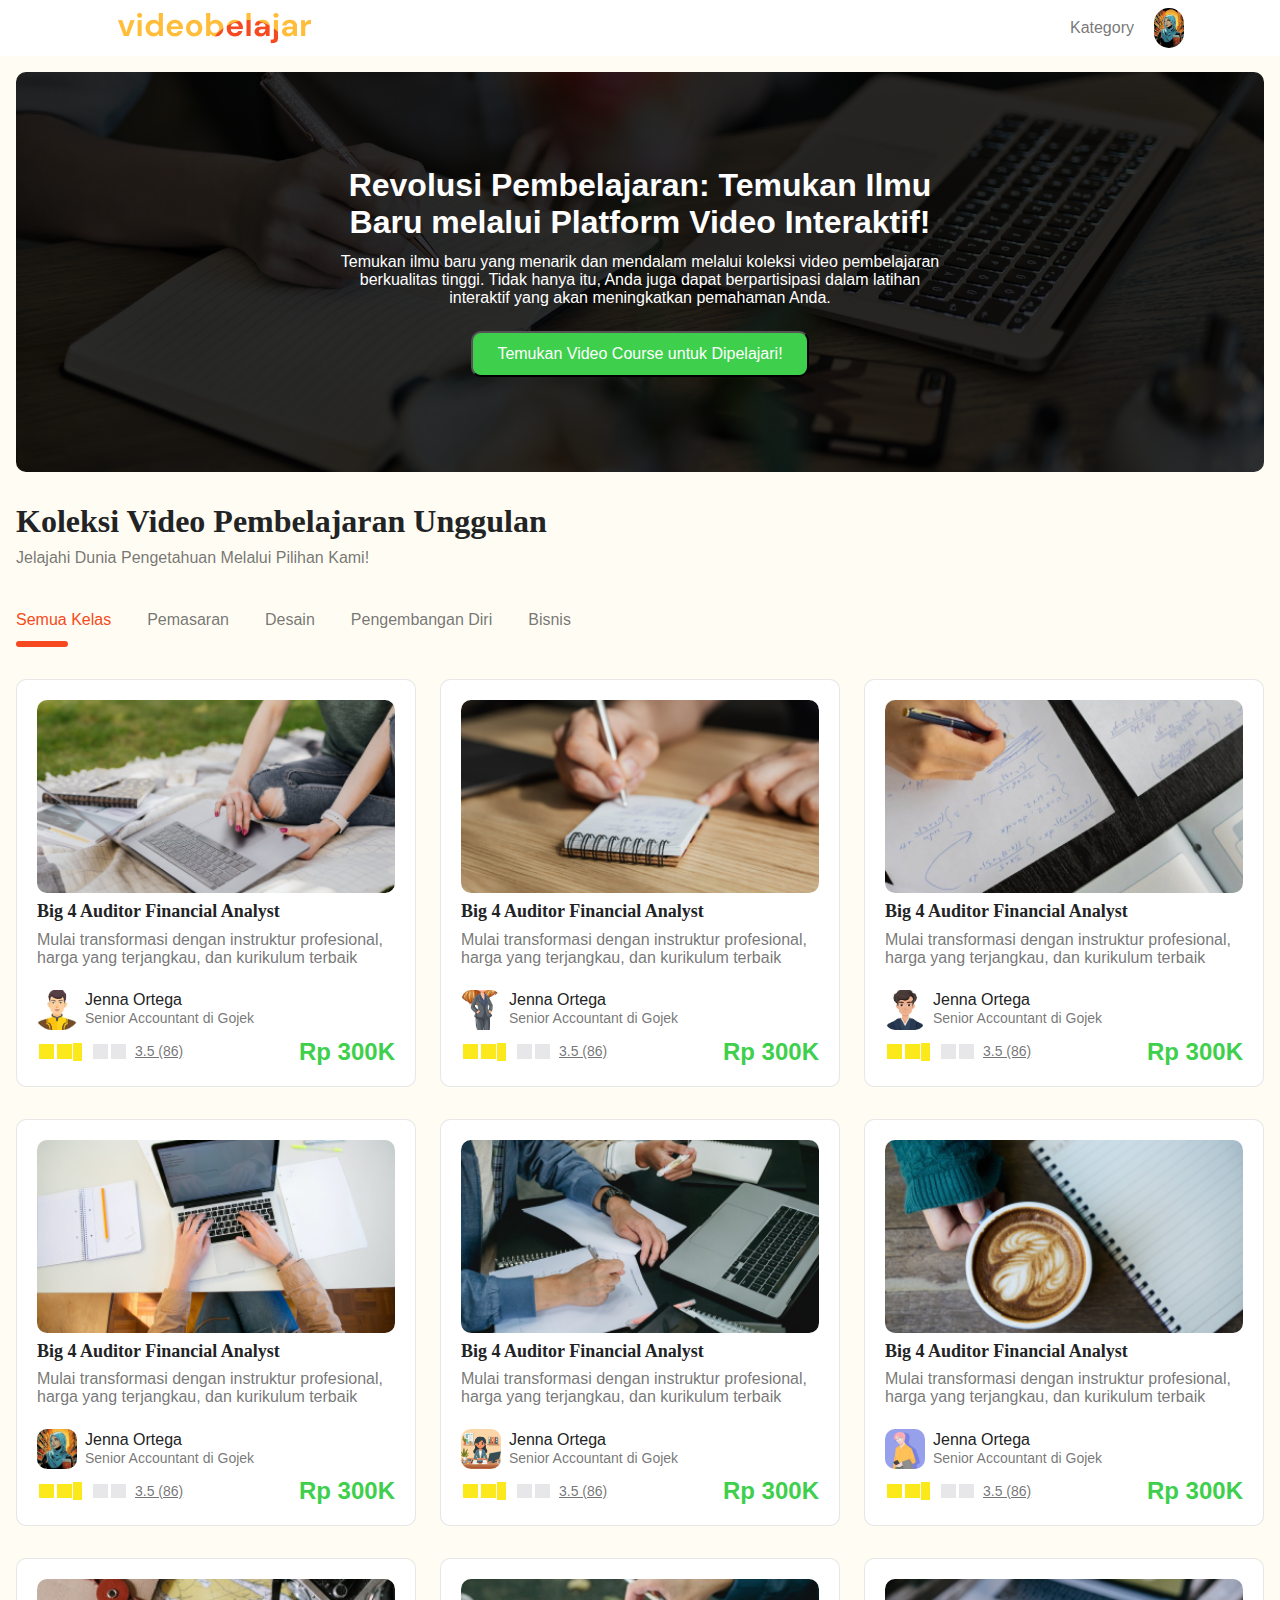
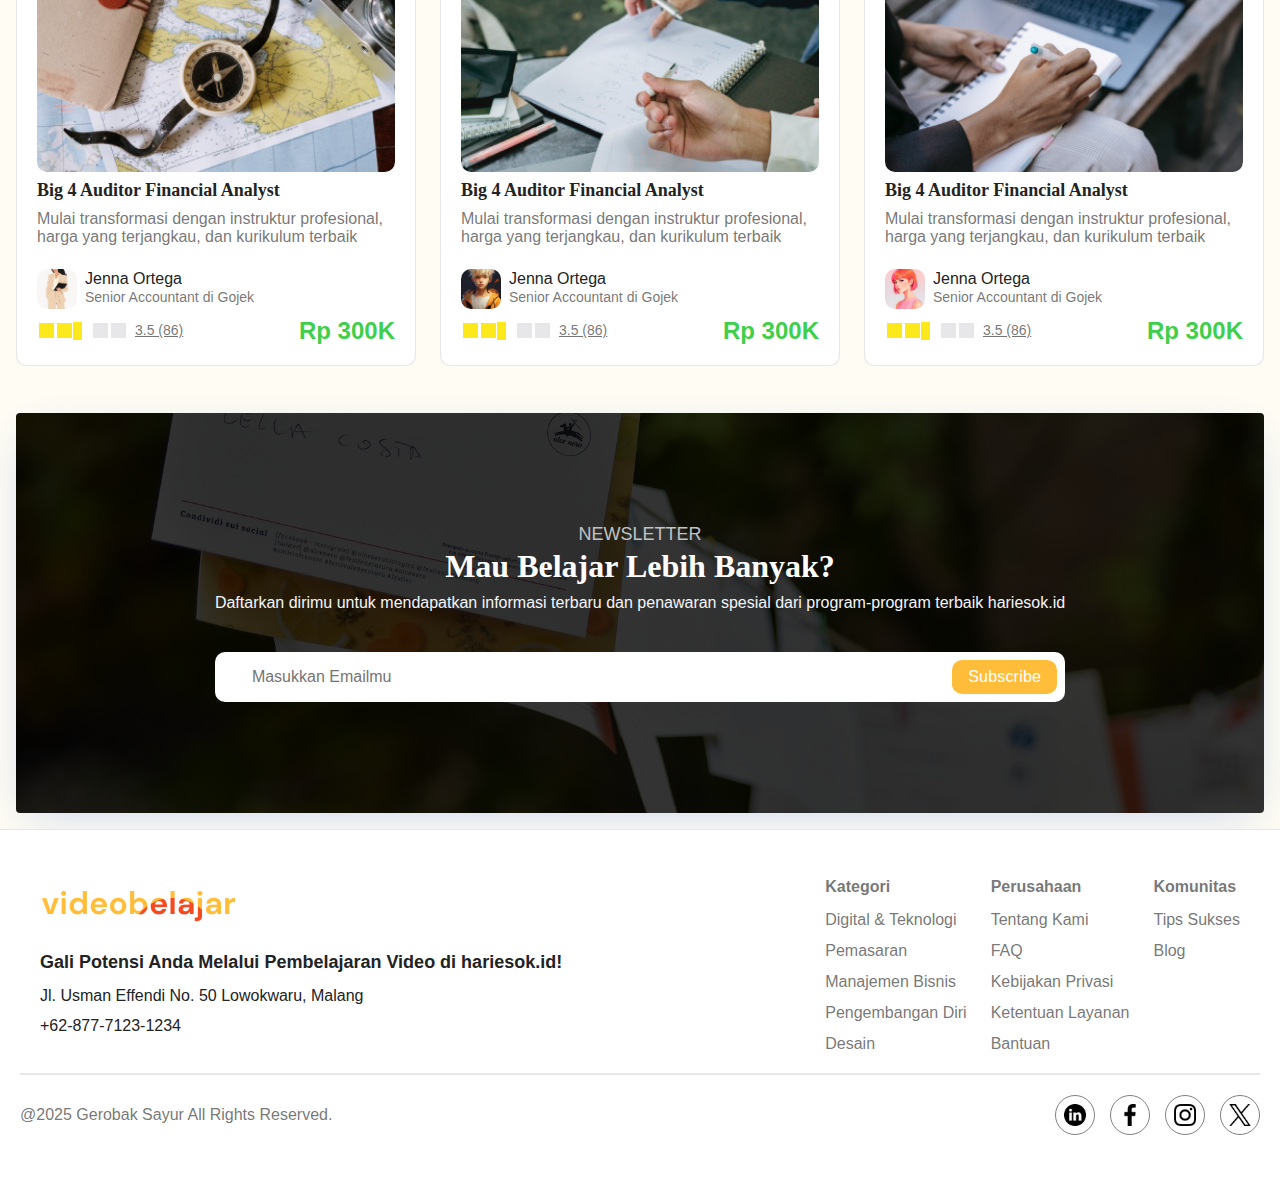
==== commit 48dcf750: "memperbaiki responsifitas" ====
--- a/index.html
+++ b/index.html
@@ -10,17 +10,17 @@
   <body>
     <nav class="navigation-bar">
       <div class="navigation-bar-container">
-        <img src="/assets/logo.png" alt="Logo" />
+        <img src="assets/logo.png" alt="Logo" />
 
         <div class="navigation-bar-links">
           <a href="#">Kategory</a>
 
-          <img src="/assets/images woman.jpg" alt="" />
+          <img src="assets/images woman.jpg" alt="" />
         </div>
       </div>
     </nav>
 
-    <main style="padding: 64px 120px; flex-direction: column; gap: 32px">
+    <main style="flex-direction: column; gap: 32px; padding: 16px">
       <div
         style="
           height: 400px;
@@ -87,7 +87,7 @@
             Jelajahi Dunia Pengetahuan Melalui Pilihan Kami!
           </div>
         </div>
-        <div style="align-self: stretch; align-items: flex-start; display: inline-flex">
+        <div style="align-self: stretch; align-items: flex-start; display: inline-flex; flex-wrap: wrap">
           <div>
             <div
               style="
@@ -209,22 +209,8 @@
             </div>
           </div>
         </div>
-        <div
-          style="width: 100%; align-items: flex-start; gap: 24px; display: inline-flex; justify-content: space-between"
-        >
-          <div
-            style="
-              padding: 20px;
-              background: white;
-              border-radius: 10px;
-              border: 1px rgba(58, 53, 65, 0.12) solid;
-              flex-direction: column;
-
-              align-items: flex-start;
-              gap: 8px;
-              display: inline-flex;
-            "
-          >
+        <div class="card-container">
+          <div class="card-item">
             <img style="width: 100%; height: 193px; border-radius: 10px" src="assets/foto 1.png" />
             <div
               style="
@@ -402,24 +388,10 @@
                   3.5 (86)
                 </div>
               </div>
-              <div style="color: #3ecf4c; font-size: 24px; font-family: Poppins; font-weight: 600; line-height: 28.8px">
-                Rp 300K
-              </div>
-            </div>
-          </div>
-          <div
-            style="
-              padding: 20px;
-              background: white;
-              border-radius: 10px;
-              border: 1px rgba(58, 53, 65, 0.12) solid;
-              flex-direction: column;
-
-              align-items: flex-start;
-              gap: 8px;
-              display: inline-flex;
-            "
-          >
+              <p style="font-size: 1.5rem; color: #3ecf4c; font-weight: 600">Rp 300K</p>
+            </div>
+          </div>
+          <div class="card-item">
             <img style="width: 100%; height: 193px; border-radius: 10px" src="assets/foto 2.png" />
             <div
               style="
@@ -600,24 +572,10 @@
                   3.5 (86)
                 </div>
               </div>
-              <div style="color: #3ecf4c; font-size: 24px; font-family: Poppins; font-weight: 600; line-height: 28.8px">
-                Rp 300K
-              </div>
-            </div>
-          </div>
-          <div
-            style="
-              padding: 20px;
-              background: white;
-              border-radius: 10px;
-              border: 1px rgba(58, 53, 65, 0.12) solid;
-              flex-direction: column;
-
-              align-items: flex-start;
-              gap: 8px;
-              display: inline-flex;
-            "
-          >
+              <p style="font-size: 1.5rem; color: #3ecf4c; font-weight: 600">Rp 300K</p>
+            </div>
+          </div>
+          <div class="card-item">
             <img style="width: 100%; height: 193px; border-radius: 10px" src="assets/foto 3.png" />
             <div
               style="
@@ -795,28 +753,12 @@
                   3.5 (86)
                 </div>
               </div>
-              <div style="color: #3ecf4c; font-size: 24px; font-family: Poppins; font-weight: 600; line-height: 28.8px">
-                Rp 300K
-              </div>
+              <p style="font-size: 1.5rem; color: #3ecf4c; font-weight: 600">Rp 300K</p>
             </div>
           </div>
         </div>
-        <div
-          style="width: 100%; align-items: flex-start; gap: 24px; display: inline-flex; justify-content: space-between"
-        >
-          <div
-            style="
-              padding: 20px;
-              background: white;
-              border-radius: 10px;
-              border: 1px rgba(58, 53, 65, 0.12) solid;
-              flex-direction: column;
-
-              align-items: flex-start;
-              gap: 8px;
-              display: inline-flex;
-            "
-          >
+        <div class="card-container">
+          <div class="card-item">
             <img style="width: 100%; height: 193px; border-radius: 10px" src="assets/foto 4.png" />
             <div
               style="
@@ -994,24 +936,10 @@
                   3.5 (86)
                 </div>
               </div>
-              <div style="color: #3ecf4c; font-size: 24px; font-family: Poppins; font-weight: 600; line-height: 28.8px">
-                Rp 300K
-              </div>
-            </div>
-          </div>
-          <div
-            style="
-              padding: 20px;
-              background: white;
-              border-radius: 10px;
-              border: 1px rgba(58, 53, 65, 0.12) solid;
-              flex-direction: column;
-
-              align-items: flex-start;
-              gap: 8px;
-              display: inline-flex;
-            "
-          >
+              <p style="font-size: 1.5rem; color: #3ecf4c; font-weight: 600">Rp 300K</p>
+            </div>
+          </div>
+          <div class="card-item">
             <img style="width: 100%; height: 193px; border-radius: 10px" src="assets/foto 5.png" />
             <div
               style="
@@ -1189,24 +1117,10 @@
                   3.5 (86)
                 </div>
               </div>
-              <div style="color: #3ecf4c; font-size: 24px; font-family: Poppins; font-weight: 600; line-height: 28.8px">
-                Rp 300K
-              </div>
-            </div>
-          </div>
-          <div
-            style="
-              padding: 20px;
-              background: white;
-              border-radius: 10px;
-              border: 1px rgba(58, 53, 65, 0.12) solid;
-              flex-direction: column;
-
-              align-items: flex-start;
-              gap: 8px;
-              display: inline-flex;
-            "
-          >
+              <p style="font-size: 1.5rem; color: #3ecf4c; font-weight: 600">Rp 300K</p>
+            </div>
+          </div>
+          <div class="card-item">
             <img style="width: 100%; height: 193px; border-radius: 10px" src="assets/foto 6.png" />
             <div
               style="
@@ -1384,28 +1298,12 @@
                   3.5 (86)
                 </div>
               </div>
-              <div style="color: #3ecf4c; font-size: 24px; font-family: Poppins; font-weight: 600; line-height: 28.8px">
-                Rp 300K
-              </div>
+              <p style="font-size: 1.5rem; color: #3ecf4c; font-weight: 600">Rp 300K</p>
             </div>
           </div>
         </div>
-        <div
-          style="width: 100%; align-items: flex-start; gap: 24px; display: inline-flex; justify-content: space-between"
-        >
-          <div
-            style="
-              padding: 20px;
-              background: white;
-              border-radius: 10px;
-              border: 1px rgba(58, 53, 65, 0.12) solid;
-              flex-direction: column;
-
-              align-items: flex-start;
-              gap: 8px;
-              display: inline-flex;
-            "
-          >
+        <div class="card-container">
+          <div class="card-item">
             <img style="width: 100%; height: 193px; border-radius: 10px" src="assets/foto 7.png" />
             <div
               style="
@@ -1583,24 +1481,10 @@
                   3.5 (86)
                 </div>
               </div>
-              <div style="color: #3ecf4c; font-size: 24px; font-family: Poppins; font-weight: 600; line-height: 28.8px">
-                Rp 300K
-              </div>
-            </div>
-          </div>
-          <div
-            style="
-              padding: 20px;
-              background: white;
-              border-radius: 10px;
-              border: 1px rgba(58, 53, 65, 0.12) solid;
-              flex-direction: column;
-
-              align-items: flex-start;
-              gap: 8px;
-              display: inline-flex;
-            "
-          >
+              <p style="font-size: 1.5rem; color: #3ecf4c; font-weight: 600">Rp 300K</p>
+            </div>
+          </div>
+          <div class="card-item">
             <img style="width: 100%; height: 193px; border-radius: 10px" src="assets/foto 8.png" />
             <div
               style="
@@ -1628,7 +1512,7 @@
               <p>Mulai transformasi dengan instruktur profesional, harga yang terjangkau, dan kurikulum terbaik</p>
             </div>
             <div style="display: flex; gap: 8px; align-items: center; margin-top: 15px">
-              <img style="width: 40px; height: 40px; border-radius: 10px" src="/assets/man 4.jpg" />
+              <img style="width: 40px; height: 40px; border-radius: 10px" src="assets/man 4.jpg" />
               <div
                 style="
                   flex: 1 1 0;
@@ -1778,24 +1662,10 @@
                   3.5 (86)
                 </div>
               </div>
-              <div style="color: #3ecf4c; font-size: 24px; font-family: Poppins; font-weight: 600; line-height: 28.8px">
-                Rp 300K
-              </div>
-            </div>
-          </div>
-          <div
-            style="
-              padding: 20px;
-              background: white;
-              border-radius: 10px;
-              border: 1px rgba(58, 53, 65, 0.12) solid;
-              flex-direction: column;
-
-              align-items: flex-start;
-              gap: 8px;
-              display: inline-flex;
-            "
-          >
+              <p style="font-size: 1.5rem; color: #3ecf4c; font-weight: 600">Rp 300K</p>
+            </div>
+          </div>
+          <div class="card-item">
             <img style="width: 100%; height: 193px; border-radius: 10px" src="assets/foto 9.png" />
             <div
               style="
@@ -1973,9 +1843,7 @@
                   3.5 (86)
                 </div>
               </div>
-              <div style="color: #3ecf4c; font-size: 24px; font-family: Poppins; font-weight: 600; line-height: 28.8px">
-                Rp 300K
-              </div>
+              <p style="font-size: 1.5rem; color: #3ecf4c; font-weight: 600">Rp 300K</p>
             </div>
           </div>
         </div>
@@ -1996,24 +1864,23 @@
           display: flex;
         "
       >
-        <div style="flex-direction: column; justify-content: center; align-items: center; gap: 40px; display: flex">
+        <div
+          style="
+            padding: 0 1rem;
+            flex-direction: column;
+            justify-content: center;
+            align-items: center;
+            gap: 40px;
+            display: flex;
+          "
+        >
           <div style="flex-direction: column; justify-content: center; align-items: center; gap: 4px; display: flex">
-            <div style="text-align: center; color: #c1c2c4; font-size: 18px; font-weight: 500; line-height: 25.2px">
-              NEWSLETTER
-            </div>
+            <div style="text-align: center; color: #c1c2c4; font-size: 18px; font-weight: 500">NEWSLETTER</div>
             <div style="flex-direction: column; justify-content: center; align-items: center; gap: 10px; display: flex">
               <div style="color: white; font-size: 32px; font-family: Poppins; font-weight: 600; line-height: 35.2px">
                 Mau Belajar Lebih Banyak?
               </div>
-              <div
-                style="
-                  width: 525px;
-                  text-align: center;
-                  color: #f4f5fa;
-
-                  font-weight: 400;
-                "
-              >
+              <div style="text-align: center; color: #f4f5fa; font-weight: 400">
                 Daftarkan dirimu untuk mendapatkan informasi terbaru dan penawaran spesial dari program-program terbaik
                 hariesok.id
               </div>
@@ -2028,52 +1895,207 @@
               padding-right: 8px;
               background: white;
               border-radius: 10px;
-
               align-items: center;
               gap: 20px;
               display: inline-flex;
             "
           >
+            <input
+              type="text"
+              style="margin: 0 !important; border: 0; flex: 1 1 0; color: rgba(51, 51, 51, 0.68); font-weight: 400"
+              placeholder="Masukkan Emailmu"
+            />
+            <button
+              type="button"
+              style="padding: 8px 16px !important; background: #ffbd3a; border-radius: 10px; border: 0"
+            >
+              <div style="color: white; letter-spacing: 0.2px">Subscribe</div>
+            </button>
+          </div>
+        </div>
+      </div>
+    </main>
+
+    <footer
+      style="
+        width: 100%;
+        padding: 48px 20px;
+        background: white;
+        border-top: 1px rgba(58, 53, 65, 0.12) solid;
+        flex-direction: column;
+        justify-content: flex-start;
+        align-items: center;
+        gap: 20px;
+        display: inline-flex;
+      "
+    >
+      <div class="footer-container">
+        <div
+          style="
+            align-self: stretch;
+            flex-direction: column;
+            justify-content: flex-start;
+            align-items: flex-start;
+            gap: 16px;
+            display: inline-flex;
+          "
+        >
+          <div style="height: 56px">
+            <img src="assets/logo.png" style="margin-left: -20px" />
+          </div>
+          <div
+            style="
+              flex-direction: column;
+              justify-content: flex-start;
+              align-items: flex-start;
+              gap: 12px;
+              display: flex;
+            "
+          >
             <div
               style="
-                flex: 1 1 0;
-                color: rgba(51, 51, 51, 0.68);
+                color: #222325;
+                font-size: 18px;
+
+                font-weight: 700;
+                line-height: 25.2px;
+              "
+            >
+              Gali Potensi Anda Melalui Pembelajaran Video di hariesok.id!
+            </div>
+            <div
+              style="
+                color: #222325;
+                font-size: 16px;
 
                 font-weight: 400;
               "
             >
-              Masukkan Emailmu
+              Jl. Usman Effendi No. 50 Lowokwaru, Malang
             </div>
             <div
               style="
-                background: #ffbd3a;
-                border-radius: 10px;
-                overflow: hidden;
-                flex-direction: column;
-                justify-content: center;
-                align-items: center;
-                display: inline-flex;
+                color: #222325;
+                font-size: 16px;
+
+                font-weight: 400;
               "
             >
-              <div
-                style="
-                  padding-left: 26px;
-                  padding-right: 26px;
-                  padding-top: 10px;
-                  padding-bottom: 10px;
-                  flex-direction: column;
-
-                  align-items: flex-start;
-                  gap: 8px;
-                  display: flex;
-                "
-              >
-                <div style="color: white; letter-spacing: 0.2px">Subscribe</div>
-              </div>
+              +62-877-7123-1234
+            </div>
+          </div>
+        </div>
+        <div class="footer-submenu-container">
+          <div
+            style="
+              flex-direction: column;
+              justify-content: flex-start;
+              align-items: flex-start;
+              gap: 15px;
+              display: inline-flex;
+            "
+          >
+            <div
+              style="
+                color: #222325;
+                font-size: 16px;
+                display: flex;
+                justify-content: space-between;
+                width: 100%;
+                font-weight: 700;
+              "
+            >
+              <span> Kategori </span>
+
+              <img class="footer-submenu-caret" src="icons/caret-right.png" alt="" srcset="" />
+            </div>
+            <div class="footer-submenu-links">
+              <p>Digital & Teknologi</p>
+              <p>Pemasaran</p>
+              <p>Manajemen Bisnis</p>
+              <p>Pengembangan Diri</p>
+              <p>Desain</p>
+            </div>
+          </div>
+          <div
+            style="
+              flex-direction: column;
+              justify-content: flex-start;
+              align-items: flex-start;
+              gap: 15px;
+              display: inline-flex;
+            "
+          >
+            <div
+              style="
+                color: #222325;
+                font-size: 16px;
+                display: flex;
+                justify-content: space-between;
+                width: 100%;
+                font-weight: 700;
+              "
+            >
+              <span> Perusahaan </span>
+
+              <img class="footer-submenu-caret" src="icons/caret-right.png" alt="" srcset="" />
+            </div>
+            <div class="footer-submenu-links">
+              <p>Tentang Kami</p>
+              <p>FAQ</p>
+              <p>Kebijakan Privasi</p>
+              <p>Ketentuan Layanan</p>
+              <p>Bantuan</p>
+            </div>
+          </div>
+          <div
+            style="
+              flex-direction: column;
+              justify-content: flex-start;
+              align-items: flex-start;
+              gap: 15px;
+              display: inline-flex;
+            "
+          >
+            <div
+              style="
+                color: #222325;
+                font-size: 16px;
+                display: flex;
+                justify-content: space-between;
+                width: 100%;
+                font-weight: 700;
+              "
+            >
+              <span> Komunitas </span>
+
+              <img class="footer-submenu-caret" src="icons/caret-right.png" alt="" srcset="" />
+            </div>
+            <div class="footer-submenu-links">
+              <p>Tips Sukses</p>
+              <p>Blog</p>
             </div>
           </div>
         </div>
       </div>
-    </main>
+      <div style="width: 100%; height: 1px; position: relative; border: 1px rgba(58, 53, 65, 0.12) solid"></div>
+      <div class="footer-info">
+        <p>@2025 Gerobak Sayur All Rights Reserved.</p>
+        <div style="justify-content: flex-start; align-items: flex-start; gap: 15px; display: flex">
+          <div style="position: relative; border: 1px solid gray; border-radius: 50%; display: flex; padding: 8px">
+            <img src="icons/linkedin.png" style="width: 22px" alt="" />
+          </div>
+          <div style="position: relative; border: 1px solid gray; border-radius: 50%; display: flex; padding: 8px">
+            <img src="icons/facebook.png" style="width: 22px" alt="" />
+          </div>
+          <div style="position: relative; border: 1px solid gray; border-radius: 50%; display: flex; padding: 8px">
+            <img src="icons/instagram.png" style="width: 22px" alt="" />
+          </div>
+          <div style="position: relative; border: 1px solid gray; border-radius: 50%; display: flex; padding: 8px">
+            <img src="icons/twitter.png" style="width: 22px" alt="" />
+          </div>
+        </div>
+      </div>
+    </footer>
   </body>
 </html>
--- a/style/index.css
+++ b/style/index.css
@@ -4,6 +4,7 @@
   box-sizing: border-box;
   color: rgba(51, 51, 51, 0.68);
   font-family: "Segoe UI", Tahoma, Geneva, Verdana, sans-serif;
+  font-size: 16px;
 }
 
 input {
@@ -63,10 +64,10 @@
   }
 
   h1 {
-    font-size: 0.9rem !important;
+    font-size: 1.5rem !important;
   }
 
   p {
-    font-size: 0.7rem !important;
+    font-size: 1rem !important;
   }
 }
--- a/style/home.css
+++ b/style/home.css
@@ -0,0 +1,91 @@
+.card-container {
+  width: 100%;
+  align-items: flex-start;
+  gap: 24px;
+  display: inline-flex;
+  justify-content: space-between;
+  flex-wrap: wrap;
+}
+
+.card-item {
+  padding: 20px;
+  background: white;
+  border-radius: 10px;
+  border: 1px rgba(58, 53, 65, 0.12) solid;
+  flex-direction: column;
+  flex: 1;
+  gap: 8px;
+  display: flex;
+}
+
+.card-item img {
+  width: 100%;
+  border-radius: 10px;
+  object-fit: cover;
+}
+
+.footer-container {
+  width: 100%;
+  max-width: 1200px;
+  justify-content: space-between;
+  display: flex;
+  gap: 24px;
+}
+
+.footer-submenu-container {
+  gap: 24px;
+  display: flex;
+}
+
+.footer-info {
+  justify-content: space-between;
+  align-items: center;
+  display: flex;
+  width: 100%;
+  gap: 14px;
+}
+
+.footer-submenu-links {
+  flex-direction: column;
+  justify-content: flex-start;
+  align-items: flex-start;
+  gap: 13px;
+  display: flex;
+}
+
+.footer-submenu-caret {
+  display: none;
+  width: 12px;
+}
+
+/* under 600px */
+@media (max-width: 600px) {
+  .card-container {
+    flex-direction: column;
+    align-items: center;
+  }
+
+  .footer-submenu-container {
+    flex-direction: column;
+  }
+
+  .footer-info {
+    flex-direction: column-reverse;
+    align-items: start;
+  }
+
+  .footer-submenu-links {
+    display: none;
+  }
+
+  .footer-submenu-caret {
+    display: block;
+  }
+}
+
+/* under 800px */
+@media (max-width: 800px) {
+  .footer-container {
+    flex-direction: column;
+  }
+}
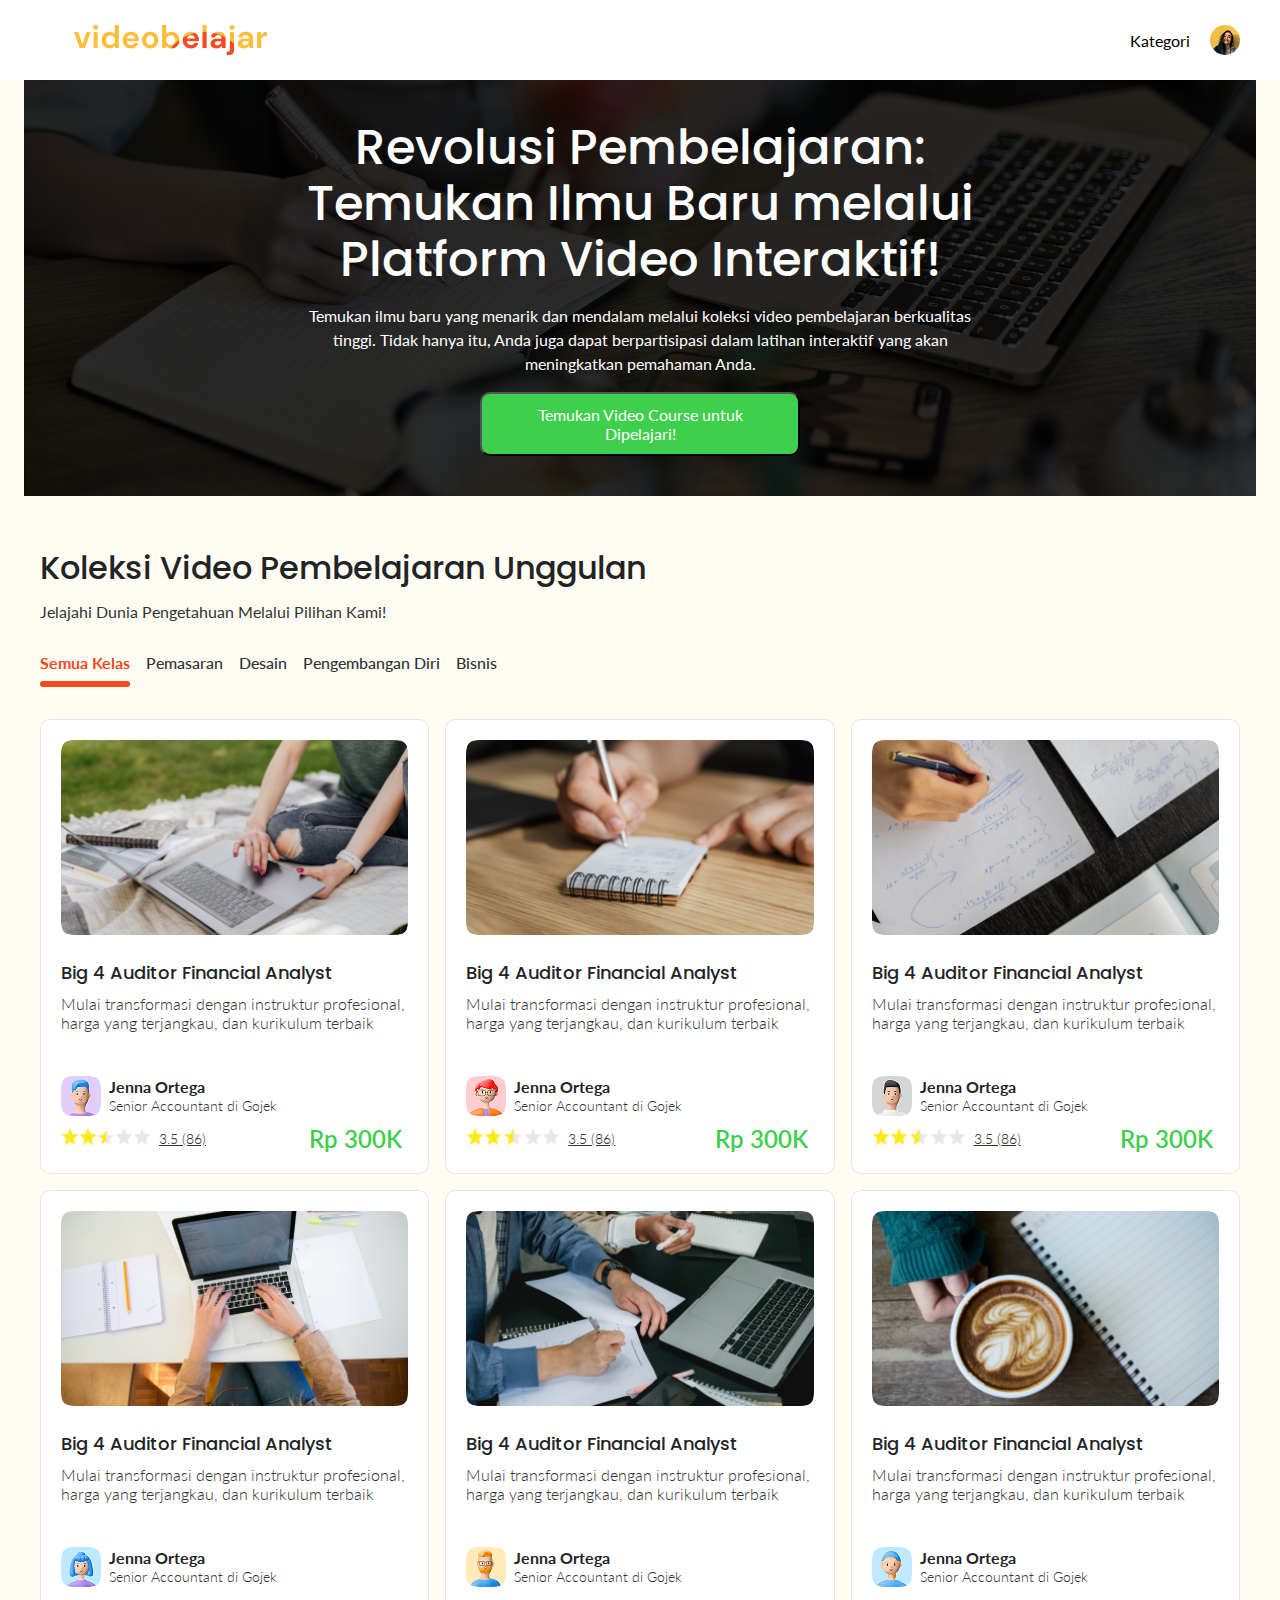
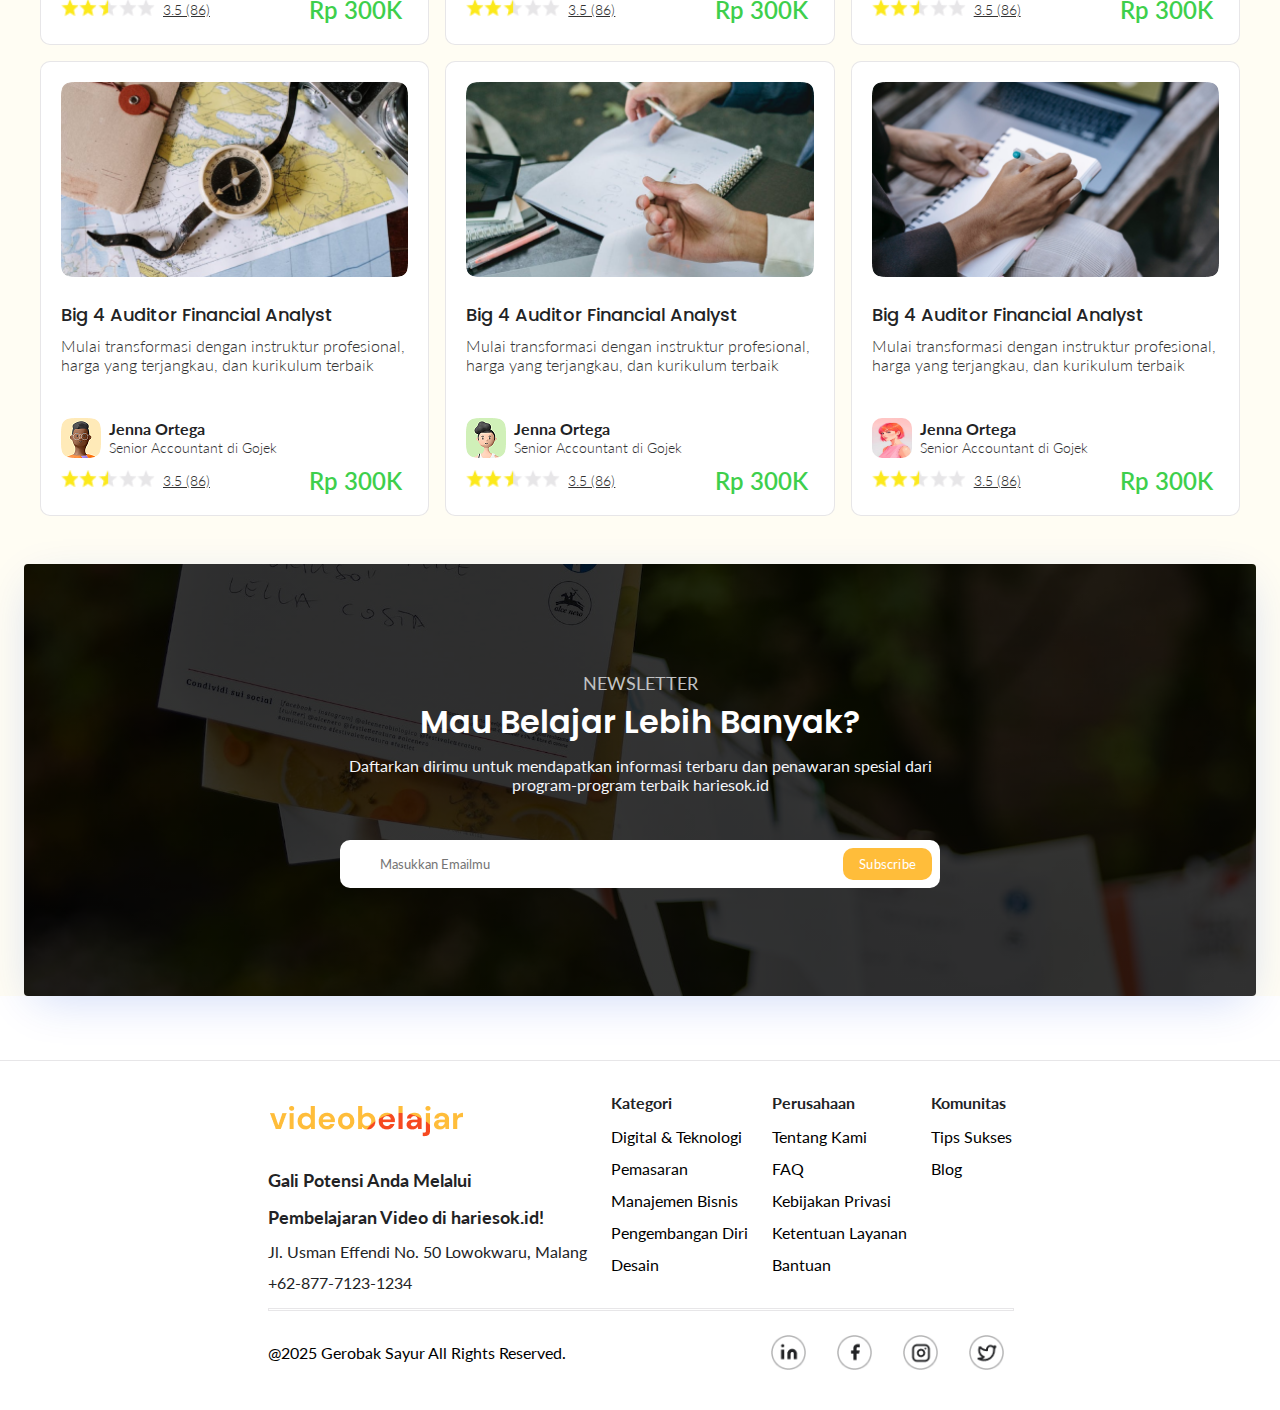
==== commit 8817c5a9: "revisi struktur html dan styling" ====
--- a/index.html
+++ b/index.html
@@ -4,2095 +4,579 @@
     <meta charset="UTF-8" />
     <meta name="viewport" content="width=device-width, initial-scale=1.0" />
     <title>Homepage</title>
+    <link rel="preconnect" href="https://fonts.googleapis.com" />
+    <link rel="preconnect" href="https://fonts.gstatic.com" crossorigin />
+    <link
+      href="https://fonts.googleapis.com/css2?family=Poppins:ital,wght@0,100;0,200;0,300;0,400;0,500;0,600;0,700;0,800;0,900;1,100;1,200;1,300;1,400;1,500;1,600;1,700;1,800;1,900&display=swap"
+      rel="stylesheet"
+    />
     <link rel="stylesheet" href="style/index.css" />
     <link rel="stylesheet" href="style/home.css" />
   </head>
   <body>
     <nav class="navigation-bar">
       <div class="navigation-bar-container">
-        <img src="assets/logo.png" alt="Logo" />
+        <img class="logo" src="assets/logo.png" alt="Logo" />
 
         <div class="navigation-bar-links">
-          <a href="#">Kategory</a>
-
-          <img src="assets/images woman.jpg" alt="" />
+          <div class="dropdown">
+            <button class="dropbtn">Kategori</button>
+            <div class="dropdown-content">
+              <a href="register.html">Register</a>
+              <a href="login.html">Login</a>
+            </div>
+          </div>
+
+          <img src="icons/Avatar.png" alt="" />
         </div>
       </div>
     </nav>
 
-    <main style="flex-direction: column; gap: 32px; padding: 16px">
-      <div
-        style="
-          height: 400px;
-          background: linear-gradient(0deg, rgba(0, 0, 0, 0.8) 0%, rgba(0, 0, 0, 0.8) 100%), url('assets/bg-1.jpg');
-          background-size: cover;
-          background-position: center;
-          border-radius: 10px;
-          flex-direction: column;
-          justify-content: center;
-          align-items: center;
-          display: flex;
-          padding: 2rem;
-          width: 100%;
-        "
-      >
-        <div
-          style="
-            margin: 0 auto;
-            max-width: 600px;
-            align-self: stretch;
-            flex-direction: column;
-            align-items: center;
-            gap: 12px;
-            display: flex;
-          "
-        >
-          <h1 style="font-size: xx-large; text-align: center; color: white">
-            Revolusi Pembelajaran: Temukan Ilmu Baru melalui Platform Video Interaktif!
-          </h1>
-          <p style="align-self: stretch; text-align: center; color: white; font-weight: 500">
-            Temukan ilmu baru yang menarik dan mendalam melalui koleksi video pembelajaran berkualitas tinggi. Tidak
-            hanya itu, Anda juga dapat berpartisipasi dalam latihan interaktif yang akan meningkatkan pemahaman Anda.
-          </p>
-        </div>
-
-        <button
-          type="button"
-          style="background: #3ecf4c; border-radius: 10px; padding: 12px 24px !important; margin-top: 24px"
-        >
-          <div style="color: white; font-family: 500">Temukan Video Course untuk Dipelajari!</div>
-        </button>
-      </div>
-      <div
-        style="
-          align-self: stretch;
-          flex-direction: column;
-          justify-content: center;
-          align-items: flex-start;
-          gap: 32px;
-          display: flex;
-        "
-      >
-        <div style="flex-direction: column; justify-content: center; align-items: flex-start; gap: 10px; display: flex">
-          <div style="color: #222325; font-size: 32px; font-family: Poppins; font-weight: 600; line-height: 35.2px">
-            Koleksi Video Pembelajaran Unggulan
-          </div>
-          <div
-            style="
-              color: rgba(51, 51, 51, 0.68);
-
-              font-weight: 500;
-            "
-          >
-            Jelajahi Dunia Pengetahuan Melalui Pilihan Kami!
-          </div>
-        </div>
-        <div style="align-self: stretch; align-items: flex-start; display: inline-flex; flex-wrap: wrap">
-          <div>
-            <div
-              style="
-                padding-top: 12px;
-                padding-bottom: 12px;
-                padding-right: 36px;
-
-                align-items: center;
-                gap: 6px;
-                display: inline-flex;
-              "
-            >
-              <div
+    <main>
+      <section class="frameBackground">
+        <div class="hero">
+          <div class="frameCover">
+            <div>
+              <h1 class="frameText">Revolusi Pembelajaran: Temukan Ilmu Baru melalui Platform Video Interaktif!</h1>
+              <p class="frameDescription">
+                Temukan ilmu baru yang menarik dan mendalam melalui koleksi video pembelajaran berkualitas tinggi. Tidak
+                hanya itu, Anda juga dapat berpartisipasi dalam latihan interaktif yang akan meningkatkan pemahaman
+                Anda.
+              </p>
+            </div>
+            <button class="frameButton">
+              <div class="buttonText">Temukan Video Course untuk Dipelajari!</div>
+            </button>
+          </div>
+        </div>
+      </section>
+
+      <section class="cardSection">
+        <div class="cardTitle">
+          <h3 class="cardText">Koleksi Video Pembelajaran Unggulan</h3>
+          <p class="cardTextSubtitle">Jelajahi Dunia Pengetahuan Melalui Pilihan Kami!</p>
+        </div>
+        <div class="tabs">
+          <div class="tabLink">
+            <div class="tabLinkTitle">Semua Kelas</div>
+            <div class="tabUnderline"></div>
+          </div>
+
+          <div class="tabLink">
+            <div class="tabText">Pemasaran</div>
+          </div>
+
+          <div class="tabLink">
+            <div class="tabText">Desain</div>
+          </div>
+
+          <div class="tabLink">
+            <div class="tabText">Pengembangan Diri</div>
+          </div>
+
+          <div class="tabLink">
+            <div class="tabText">Bisnis</div>
+          </div>
+        </div>
+
+        <div class="card-container">
+          <div class="card-item">
+            <img class="card-image" src="./assets/foto 1.png" />
+            <div class="card-description">
+              <h6 class="text-title">Big 4 Auditor Financial Analyst</h6>
+              <p class="card-textLittle">
+                Mulai transformasi dengan instruktur profesional, harga yang terjangkau, dan kurikulum terbaik
+              </p>
+            </div>
+            <div class="card-avatar">
+              <img class="avatar-img" src="./icons/Avatar (1).png" />
+              <div class="avatar-cardLittle">
+                <p class="avatar-title">Jenna Ortega</p>
+
+                <div class="avatar-little">
+                  <p class="avatarText-little">Senior Accountant di Gojek</p>
+                </div>
+              </div>
+            </div>
+
+            <div class="card-point">
+              <div class="point-box">
+                <div class="point-boxLittle">
+                  <div>
+                    <img class="star-img" src="./icons/starYellow.png" alt="" />
+                  </div>
+                  <div>
+                    <img class="star-img" src="./icons/starYellow.png" alt="" />
+                  </div>
+                  <div>
+                    <img src="./icons/maskedStar.png" alt="" />
+                  </div>
+                  <div>
+                    <img class="star-img" src="./icons/starGrey.png" alt="" />
+                  </div>
+                  <div>
+                    <img class="star-img" src="./icons/starGrey.png" alt="" />
+                  </div>
+                </div>
+                <p class="point-number">3.5 (86)</p>
+              </div>
+              <p class="point-K">Rp 300K</p>
+            </div>
+          </div>
+          <div class="card-item">
+            <img class="card-image" src="./assets/foto 2.png" />
+            <div class="card-description">
+              <h6 class="text-title">Big 4 Auditor Financial Analyst</h6>
+              <p class="card-textLittle">
+                Mulai transformasi dengan instruktur profesional, harga yang terjangkau, dan kurikulum terbaik
+              </p>
+            </div>
+            <div class="card-avatar">
+              <img class="avatar-img" src="./icons/Avatar (2).png" />
+              <div class="avatar-cardLittle">
+                <p class="avatar-title">Jenna Ortega</p>
+                <div class="avatar-little">
+                  <p class="avatarText-little">Senior Accountant di Gojek</p>
+                </div>
+              </div>
+            </div>
+
+            <div class="card-point">
+              <div class="point-box">
+                <div class="point-boxLittle">
+                  <div>
+                    <img class="star-img" src="./icons/starYellow.png" alt="" />
+                  </div>
+                  <div>
+                    <img class="star-img" src="./icons/starYellow.png" alt="" />
+                  </div>
+                  <div>
+                    <img style="width: 22px; height: 22px" src="./icons/maskedStar.png" alt="" />
+                  </div>
+                  <div>
+                    <img class="star-img" src="./icons/starGrey.png" alt="" />
+                  </div>
+                  <div>
+                    <img class="star-img" src="./icons/starGrey.png" alt="" />
+                  </div>
+                </div>
+                <div class="point-number">3.5 (86)</div>
+              </div>
+              <p class="point-K">Rp 300K</p>
+            </div>
+          </div>
+
+          <div class="card-item">
+            <img class="card-image" src="./assets/foto 3.png" />
+            <div style="align-self: stretch; flex-direction: column; align-items: flex-start; gap: 8px; display: flex">
+              <h6 class="text-title">Big 4 Auditor Financial Analyst</h6>
+              <p class="card-textLittle" style="width: 100% !important">
+                Mulai transformasi dengan instruktur profesional, harga yang terjangkau, dan kurikulum terbaik
+              </p>
+            </div>
+            <div class="card-avatar">
+              <img class="avatar-img" src="./icons/Avatar (3).png" />
+              <div class="avatar-cardLittle">
+                <p class="avatar-title">Jenna Ortega</p>
+                <div class="avatar-little">
+                  <p class="avatarText-little">Senior Accountant di Gojek</p>
+                </div>
+              </div>
+            </div>
+
+            <div class="card-point">
+              <div class="point-box">
+                <div class="point-boxLittle">
+                  <div>
+                    <img class="star-img" src="./icons/starYellow.png" alt="" />
+                  </div>
+                  <div>
+                    <img class="star-img" src="./icons/starYellow.png" alt="" />
+                  </div>
+                  <div>
+                    <img style="width: 22px; height: 22px" src="./icons/maskedStar.png" alt="" />
+                  </div>
+                  <div>
+                    <img class="star-img" src="./icons/starGrey.png" alt="" />
+                  </div>
+                  <div>
+                    <img class="star-img" src="./icons/starGrey.png" alt="" />
+                  </div>
+                </div>
+                <div class="point-number">3.5 (86)</div>
+              </div>
+              <p class="point-K">Rp 300K</p>
+            </div>
+          </div>
+
+          <div class="card-item">
+            <img class="card-image" src="./assets/foto 4.png" />
+            <div class="card-description">
+              <h6 class="text-title">Big 4 Auditor Financial Analyst</h6>
+              <p class="card-textLittle">
+                Mulai transformasi dengan instruktur profesional, harga yang terjangkau, dan kurikulum terbaik
+              </p>
+            </div>
+            <div class="card-avatar">
+              <img class="avatar-img" src="./icons/Avatar (4).png" />
+              <div class="avatar-cardLittle">
+                <p class="avatar-title">Jenna Ortega</p>
+                <div class="avatar-little">
+                  <p class="avatarText-little">Senior Accountant di Gojek</p>
+                </div>
+              </div>
+            </div>
+
+            <div class="card-point">
+              <div class="point-box">
+                <div class="point-boxLittle">
+                  <div>
+                    <img class="star-img" src="./icons/starYellow.png" alt="" />
+                  </div>
+                  <div>
+                    <img class="star-img" src="./icons/starYellow.png" alt="" />
+                  </div>
+                  <div>
+                    <img style="width: 22px; height: 22px" src="./icons/maskedStar.png" alt="" />
+                  </div>
+                  <div>
+                    <img class="star-img" src="./icons/starGrey.png" alt="" />
+                  </div>
+                  <div>
+                    <img class="star-img" src="./icons/starGrey.png" alt="" />
+                  </div>
+                </div>
+                <div class="point-number">3.5 (86)</div>
+              </div>
+              <p class="point-K">Rp 300K</p>
+            </div>
+          </div>
+
+          <div class="card-item">
+            <img class="card-image" src="assets/foto 5.png" />
+            <div class="card-description">
+              <h6 class="text-title">Big 4 Auditor Financial Analyst</h6>
+              <p class="card-textLittle">
+                Mulai transformasi dengan instruktur profesional, harga yang terjangkau, dan kurikulum terbaik
+              </p>
+            </div>
+            <div class="card-avatar">
+              <img class="avatar-img" src="./icons/Avatar (5).png" />
+              <div class="avatar-cardLittle">
+                <p class="avatar-title">Jenna Ortega</p>
+                <div class="avatar-littl">
+                  <p class="avatarText-little">Senior Accountant di Gojek</p>
+                </div>
+              </div>
+            </div>
+            <div class="card-point">
+              <div class="point-box">
+                <div class="point-boxLittle">
+                  <div>
+                    <img class="star-img" src="./icons/starYellow.png" alt="" />
+                  </div>
+                  <div>
+                    <img class="star-img" src="./icons/starYellow.png" alt="" />
+                  </div>
+                  <div>
+                    <img style="width: 22px; height: 22px" src="./icons/maskedStar.png" alt="" />
+                  </div>
+                  <div>
+                    <img class="star-img" src="./icons/starGrey.png" alt="" />
+                  </div>
+                  <div>
+                    <img class="star-img" src="./icons/starGrey.png" alt="" />
+                  </div>
+                </div>
+                <div class="point-number">3.5 (86)</div>
+              </div>
+              <p class="point-K">Rp 300K</p>
+            </div>
+          </div>
+
+          <div class="card-item">
+            <img class="card-image" src="assets/foto 6.png" />
+            <div class="card-description" style="width: 100% !important">
+              <h6 class="text-title">Big 4 Auditor Financial Analyst</h6>
+              <p class="card-textLittle" style="width: 100% !important">
+                Mulai transformasi dengan instruktur profesional, harga yang terjangkau, dan kurikulum terbaik
+              </p>
+            </div>
+            <div class="card-avatar">
+              <img class="avatar-img" src="./icons/Avatar (6).png" />
+              <div class="avatar-cardLittle">
+                <p class="avatar-title">Jenna Ortega</p>
+                <div class="avatar-little">
+                  <p class="avatarText-little">Senior Accountant di Gojek</p>
+                </div>
+              </div>
+            </div>
+            <div class="card-point">
+              <div class="point-box">
+                <div class="point-boxLittle">
+                  <div>
+                    <img class="star-img" src="./icons/starYellow.png" alt="" />
+                  </div>
+                  <div>
+                    <img class="star-img" src="./icons/starYellow.png" alt="" />
+                  </div>
+                  <div>
+                    <img style="width: 22px; height: 22px" src="./icons/maskedStar.png" alt="" />
+                  </div>
+                  <div>
+                    <img class="star-img" src="./icons/starGrey.png" alt="" />
+                  </div>
+                  <div>
+                    <img class="star-img" src="./icons/starGrey.png" alt="" />
+                  </div>
+                </div>
+                <div class="point-number">3.5 (86)</div>
+              </div>
+              <p class="point-K">Rp 300K</p>
+            </div>
+          </div>
+
+          <div class="card-item">
+            <img class="card-image" src="assets/foto 7.png" />
+            <div class="card-description">
+              <h6 class="text-title">Big 4 Auditor Financial Analyst</h6>
+              <p class="card-textLittle">
+                Mulai transformasi dengan instruktur profesional, harga yang terjangkau, dan kurikulum terbaik
+              </p>
+            </div>
+            <div class="card-avatar">
+              <img class="avatar-img" src="./icons/Avatar (7).png" />
+              <div class="avatar-cardLittle">
+                <p class="avatar-title">Jenna Ortega</p>
+                <div class="avatar-little">
+                  <p class="avatarText-little">Senior Accountant di Gojek</p>
+                </div>
+              </div>
+            </div>
+            <div class="card-point">
+              <div class="point-box">
+                <div class="point-boxLittle">
+                  <div>
+                    <img class="star-img" src="./icons/starYellow.png" alt="" />
+                  </div>
+                  <div>
+                    <img class="star-img" src="./icons/starYellow.png" alt="" />
+                  </div>
+                  <div>
+                    <img style="width: 22px; height: 22px" src="./icons/maskedStar.png" alt="" />
+                  </div>
+                  <div>
+                    <img class="star-img" src="./icons/starGrey.png" alt="" />
+                  </div>
+                  <div>
+                    <img class="star-img" src="./icons/starGrey.png" alt="" />
+                  </div>
+                </div>
+                <div class="point-number">3.5 (86)</div>
+              </div>
+              <p class="point-K">Rp 300K</p>
+            </div>
+          </div>
+
+          <div class="card-item">
+            <img class="card-image" src="assets/foto 8.png" />
+            <div class="card-description">
+              <h6 class="text-title">Big 4 Auditor Financial Analyst</h6>
+              <p class="card-textLittle">
+                Mulai transformasi dengan instruktur profesional, harga yang terjangkau, dan kurikulum terbaik
+              </p>
+            </div>
+            <div class="card-avatar">
+              <img class="avatar-img" src="./icons/Avatar (8).png" />
+              <div class="avatar-cardLittle">
+                <p class="avatar-title">Jenna Ortega</p>
+                <div class="avatar-little">
+                  <p class="avatarText-little">Senior Accountant di Gojek</p>
+                </div>
+              </div>
+            </div>
+            <div class="card-point">
+              <div class="point-box">
+                <div class="point-boxLittle">
+                  <div>
+                    <img class="star-img" src="./icons/starYellow.png" alt="" />
+                  </div>
+                  <div>
+                    <img class="star-img" src="./icons/starYellow.png" alt="" />
+                  </div>
+                  <div>
+                    <img style="width: 22px; height: 22px" src="./icons/maskedStar.png" alt="" />
+                  </div>
+                  <div>
+                    <img class="star-img" src="./icons/starGrey.png" alt="" />
+                  </div>
+                  <div>
+                    <img class="star-img" src="./icons/starGrey.png" alt="" />
+                  </div>
+                </div>
+                <div class="point-number">3.5 (86)</div>
+              </div>
+              <p class="point-K">Rp 300K</p>
+            </div>
+          </div>
+
+          <div class="card-item">
+            <img class="card-image" src="assets/foto 9.png" />
+            <div class="card-description" style="width: 100% !important">
+              <h6 class="text-title">Big 4 Auditor Financial Analyst</h6>
+              <p class="card-textLittle" style="width: 100% !important">
+                Mulai transformasi dengan instruktur profesional, harga yang terjangkau, dan kurikulum terbaik
+              </p>
+            </div>
+            <div class="card-avatar">
+              <img class="avatar-img" src="assets/woman.jpg" />
+              <div class="avatar-cardLittle">
+                <p class="avatar-title">Jenna Ortega</p>
+                <div class="avatar-little">
+                  <p class="avatarText-little">Senior Accountant di Gojek</p>
+                </div>
+              </div>
+            </div>
+            <div class="card-point">
+              <div class="point-box">
+                <div class="point-boxLittle">
+                  <div>
+                    <img class="star-img" src="./icons/starYellow.png" alt="" />
+                  </div>
+                  <div>
+                    <img class="star-img" src="./icons/starYellow.png" alt="" />
+                  </div>
+                  <div>
+                    <img style="width: 22px; height: 22px" src="./icons/maskedStar.png" alt="" />
+                  </div>
+                  <div>
+                    <img class="star-img" src="./icons/starGrey.png" alt="" />
+                  </div>
+                  <div>
+                    <img class="star-img" src="./icons/starGrey.png" alt="" />
+                  </div>
+                </div>
+                <div class="point-number">3.5 (86)</div>
+              </div>
+              <p class="point-K">Rp 300K</p>
+            </div>
+          </div>
+        </div>
+      </section>
+
+      <section class="frame2-background">
+        <div class="heroFooter">
+          <div class="frame2-cover">
+            <div class="frame-textbox">
+              <p class="frame2-text">NEWSLETTER</p>
+              <div class="frame-textbox" style="gap: 10px !important">
+                <h3 class="frame2-texTitle">Mau Belajar Lebih Banyak?</h3>
+                <p class="frame2-textLittle">
+                  Daftarkan dirimu untuk mendapatkan informasi terbaru dan penawaran spesial dari program-program
+                  terbaik hariesok.id
+                </p>
+              </div>
+            </div>
+            <div class="frame-Email">
+              <input
+                type="text"
                 style="
-                  color: #f64920;
-
-                  font-weight: 500;
+                  margin: 0 !important;
+                  height: 100% !important;
+                  border: 0;
+                  flex: 1 1 0;
+                  color: rgba(51, 51, 51, 0.68);
+                  font-weight: 400;
                 "
+                placeholder="Masukkan Emailmu"
+              />
+              <button
+                type="button"
+                style="padding: 8px 16px !important; background: #ffbd3a; border-radius: 10px; border: 0"
               >
-                Semua Kelas
-              </div>
-            </div>
-            <div style="width: 52px; height: 6px; background: #f64920; border-radius: 10px"></div>
-          </div>
-
-          <div>
-            <div
-              style="
-                padding-top: 12px;
-                padding-bottom: 12px;
-                padding-right: 36px;
-
-                align-items: center;
-                gap: 6px;
-                display: inline-flex;
-              "
-            >
-              <div
-                style="
-                  color: rgba(51, 51, 51, 0.68);
-
-                  font-weight: 500;
-                "
-              >
-                Pemasaran
-              </div>
-            </div>
-          </div>
-
-          <div>
-            <div
-              style="
-                padding-top: 12px;
-                padding-bottom: 12px;
-                padding-right: 36px;
-
-                align-items: center;
-                gap: 6px;
-                display: inline-flex;
-              "
-            >
-              <div
-                style="
-                  color: rgba(51, 51, 51, 0.68);
-
-                  font-weight: 500;
-                "
-              >
-                Desain
-              </div>
-            </div>
-          </div>
-
-          <div>
-            <div
-              style="
-                padding-top: 12px;
-                padding-bottom: 12px;
-                padding-right: 36px;
-
-                align-items: center;
-                gap: 6px;
-                display: inline-flex;
-              "
-            >
-              <div
-                style="
-                  color: rgba(51, 51, 51, 0.68);
-
-                  font-weight: 500;
-                "
-              >
-                Pengembangan Diri
-              </div>
-            </div>
-          </div>
-
-          <div>
-            <div
-              style="
-                padding-top: 12px;
-                padding-bottom: 12px;
-                padding-right: 36px;
-
-                align-items: center;
-                gap: 6px;
-                display: inline-flex;
-              "
-            >
-              <div
-                style="
-                  color: rgba(51, 51, 51, 0.68);
-
-                  font-weight: 500;
-                "
-              >
-                Bisnis
-              </div>
-            </div>
-          </div>
-        </div>
-        <div class="card-container">
-          <div class="card-item">
-            <img style="width: 100%; height: 193px; border-radius: 10px" src="assets/foto 1.png" />
-            <div
-              style="
-                align-self: stretch;
-
-                flex-direction: column;
-
-                align-items: flex-start;
-                gap: 8px;
-                display: flex;
-              "
-            >
-              <div
-                style="
-                  align-self: stretch;
-                  color: #222325;
-                  font-size: 18px;
-                  font-family: Poppins;
-                  font-weight: 600;
-                  line-height: 21.6px;
-                "
-              >
-                Big 4 Auditor Financial Analyst
-              </div>
-              <p>Mulai transformasi dengan instruktur profesional, harga yang terjangkau, dan kurikulum terbaik</p>
-            </div>
-            <div style="display: flex; gap: 8px; align-items: center; margin-top: 15px">
-              <img style="width: 40px; height: 40px; border-radius: 10px" src="assets/man 1.jpg" />
-              <div
-                style="
-                  flex: 1 1 0;
-                  flex-direction: column;
-
-                  align-items: flex-start;
-                  display: inline-flex;
-                "
-              >
-                <div
-                  style="
-                    align-self: stretch;
-                    color: #222325;
-
-                    font-weight: 500;
-                  "
-                >
-                  Jenna Ortega
-                </div>
-                <div style="align-items: flex-start; gap: 4px; display: inline-flex">
-                  <div
-                    style="
-                      color: rgba(51, 51, 51, 0.68);
-                      font-size: 14px;
-
-                      font-weight: 400;
-                      line-height: 19.6px;
-                    "
-                  >
-                    Senior Accountant
-                  </div>
-                  <div
-                    style="
-                      color: rgba(51, 51, 51, 0.68);
-                      font-size: 14px;
-
-                      font-weight: 400;
-                      line-height: 19.6px;
-                    "
-                  >
-                    di
-                  </div>
-                  <div
-                    style="
-                      color: rgba(51, 51, 51, 0.68);
-                      font-size: 14px;
-
-                      line-height: 19.6px;
-                    "
-                  >
-                    Gojek
-                  </div>
-                </div>
-              </div>
-            </div>
-            <div style="align-self: stretch; justify-content: space-between; align-items: center; display: inline-flex">
-              <div style="align-items: center; gap: 8px; display: flex">
-                <div style="align-items: center; display: flex">
-                  <div style="align-items: flex-start; gap: 10px; display: flex">
-                    <div style="width: 18px; height: 18px; position: relative">
-                      <div
-                        style="
-                          width: 15px;
-                          height: 14.25px;
-                          left: 1.5px;
-                          top: 1.5px;
-                          position: absolute;
-                          background: #fce91b;
-                        "
-                      ></div>
-                    </div>
-                  </div>
-                  <div style="align-items: flex-start; gap: 10px; display: flex">
-                    <div style="width: 18px; height: 18px; position: relative">
-                      <div
-                        style="
-                          width: 15px;
-                          height: 14.25px;
-                          left: 1.5px;
-                          top: 1.5px;
-                          position: absolute;
-                          background: #fce91b;
-                        "
-                      ></div>
-                    </div>
-                  </div>
-                  <div style="align-items: flex-start; gap: 10px; display: flex">
-                    <div style="width: 18px; height: 18px; position: relative">
-                      <div style="width: 18px; height: 18px; left: 0px; top: 0px; position: absolute">
-                        <div
-                          style="
-                            width: 15px;
-                            height: 14.25px;
-                            left: 1.5px;
-                            top: 1.5px;
-                            position: absolute;
-                            background: black;
-                          "
-                        ></div>
-                      </div>
-                      <div
-                        style="width: 9px; height: 18px; left: 0px; top: 0px; position: absolute; background: #fce91b"
-                      ></div>
-                      <div
-                        style="width: 9px; height: 18px; left: 9px; top: 0px; position: absolute; background: white"
-                      ></div>
-                    </div>
-                  </div>
-                  <div style="align-items: flex-start; gap: 10px; display: flex">
-                    <div style="width: 18px; height: 18px; position: relative">
-                      <div
-                        style="
-                          width: 15px;
-                          height: 14.25px;
-                          left: 1.5px;
-                          top: 1.5px;
-                          position: absolute;
-                          background: rgba(58, 53, 65, 0.12);
-                        "
-                      ></div>
-                    </div>
-                  </div>
-                  <div style="align-items: flex-start; gap: 10px; display: flex">
-                    <div style="width: 18px; height: 18px; position: relative">
-                      <div
-                        style="
-                          width: 15px;
-                          height: 14.25px;
-                          left: 1.5px;
-                          top: 1.5px;
-                          position: absolute;
-                          background: rgba(58, 53, 65, 0.12);
-                        "
-                      ></div>
-                    </div>
-                  </div>
-                </div>
-                <div
-                  style="
-                    color: rgba(51, 51, 51, 0.68);
-                    font-size: 14px;
-                    font-weight: 500;
-                    text-decoration: underline;
-                    line-height: 19.6px;
-                  "
-                >
-                  3.5 (86)
-                </div>
-              </div>
-              <p style="font-size: 1.5rem; color: #3ecf4c; font-weight: 600">Rp 300K</p>
-            </div>
-          </div>
-          <div class="card-item">
-            <img style="width: 100%; height: 193px; border-radius: 10px" src="assets/foto 2.png" />
-            <div
-              style="
-                align-self: stretch;
-
-                flex-direction: column;
-
-                align-items: flex-start;
-                gap: 8px;
-                display: flex;
-              "
-            >
-              <div
-                style="
-                  align-self: stretch;
-                  color: #222325;
-                  font-size: 18px;
-                  font-family: Poppins;
-                  font-weight: 600;
-                  line-height: 21.6px;
-                "
-              >
-                Big 4 Auditor Financial Analyst
-              </div>
-              <p>Mulai transformasi dengan instruktur profesional, harga yang terjangkau, dan kurikulum terbaik</p>
-            </div>
-            <div style="display: flex; gap: 8px; align-items: center; margin-top: 15px">
-              <img
-                style="width: 40px; height: 40px; border-radius: 10px"
-                src="assets/professional-woman-business-1.avif"
-              />
-              <div
-                style="
-                  flex: 1 1 0;
-                  flex-direction: column;
-
-                  align-items: flex-start;
-                  display: inline-flex;
-                "
-              >
-                <div
-                  style="
-                    align-self: stretch;
-                    color: #222325;
-
-                    font-weight: 500;
-                  "
-                >
-                  Jenna Ortega
-                </div>
-                <div style="align-items: flex-start; gap: 4px; display: inline-flex">
-                  <div
-                    style="
-                      color: rgba(51, 51, 51, 0.68);
-                      font-size: 14px;
-
-                      font-weight: 400;
-                      line-height: 19.6px;
-                    "
-                  >
-                    Senior Accountant
-                  </div>
-                  <div
-                    style="
-                      color: rgba(51, 51, 51, 0.68);
-                      font-size: 14px;
-
-                      font-weight: 400;
-                      line-height: 19.6px;
-                    "
-                  >
-                    di
-                  </div>
-                  <div
-                    style="
-                      color: rgba(51, 51, 51, 0.68);
-                      font-size: 14px;
-
-                      line-height: 19.6px;
-                    "
-                  >
-                    Gojek
-                  </div>
-                </div>
-              </div>
-            </div>
-            <div style="align-self: stretch; justify-content: space-between; align-items: center; display: inline-flex">
-              <div style="align-items: center; gap: 8px; display: flex">
-                <div style="align-items: center; display: flex">
-                  <div style="align-items: flex-start; gap: 10px; display: flex">
-                    <div style="width: 18px; height: 18px; position: relative">
-                      <div
-                        style="
-                          width: 15px;
-                          height: 14.25px;
-                          left: 1.5px;
-                          top: 1.5px;
-                          position: absolute;
-                          background: #fce91b;
-                        "
-                      ></div>
-                    </div>
-                  </div>
-                  <div style="align-items: flex-start; gap: 10px; display: flex">
-                    <div style="width: 18px; height: 18px; position: relative">
-                      <div
-                        style="
-                          width: 15px;
-                          height: 14.25px;
-                          left: 1.5px;
-                          top: 1.5px;
-                          position: absolute;
-                          background: #fce91b;
-                        "
-                      ></div>
-                    </div>
-                  </div>
-                  <div style="align-items: flex-start; gap: 10px; display: flex">
-                    <div style="width: 18px; height: 18px; position: relative">
-                      <div style="width: 18px; height: 18px; left: 0px; top: 0px; position: absolute">
-                        <div
-                          style="
-                            width: 15px;
-                            height: 14.25px;
-                            left: 1.5px;
-                            top: 1.5px;
-                            position: absolute;
-                            background: black;
-                          "
-                        ></div>
-                      </div>
-                      <div
-                        style="width: 9px; height: 18px; left: 0px; top: 0px; position: absolute; background: #fce91b"
-                      ></div>
-                      <div
-                        style="width: 9px; height: 18px; left: 9px; top: 0px; position: absolute; background: white"
-                      ></div>
-                    </div>
-                  </div>
-                  <div style="align-items: flex-start; gap: 10px; display: flex">
-                    <div style="width: 18px; height: 18px; position: relative">
-                      <div
-                        style="
-                          width: 15px;
-                          height: 14.25px;
-                          left: 1.5px;
-                          top: 1.5px;
-                          position: absolute;
-                          background: rgba(58, 53, 65, 0.12);
-                        "
-                      ></div>
-                    </div>
-                  </div>
-                  <div style="align-items: flex-start; gap: 10px; display: flex">
-                    <div style="width: 18px; height: 18px; position: relative">
-                      <div
-                        style="
-                          width: 15px;
-                          height: 14.25px;
-                          left: 1.5px;
-                          top: 1.5px;
-                          position: absolute;
-                          background: rgba(58, 53, 65, 0.12);
-                        "
-                      ></div>
-                    </div>
-                  </div>
-                </div>
-                <div
-                  style="
-                    color: rgba(51, 51, 51, 0.68);
-                    font-size: 14px;
-                    font-weight: 500;
-                    text-decoration: underline;
-                    line-height: 19.6px;
-                  "
-                >
-                  3.5 (86)
-                </div>
-              </div>
-              <p style="font-size: 1.5rem; color: #3ecf4c; font-weight: 600">Rp 300K</p>
-            </div>
-          </div>
-          <div class="card-item">
-            <img style="width: 100%; height: 193px; border-radius: 10px" src="assets/foto 3.png" />
-            <div
-              style="
-                align-self: stretch;
-
-                flex-direction: column;
-
-                align-items: flex-start;
-                gap: 8px;
-                display: flex;
-              "
-            >
-              <div
-                style="
-                  align-self: stretch;
-                  color: #222325;
-                  font-size: 18px;
-                  font-family: Poppins;
-                  font-weight: 600;
-                  line-height: 21.6px;
-                "
-              >
-                Big 4 Auditor Financial Analyst
-              </div>
-              <p>Mulai transformasi dengan instruktur profesional, harga yang terjangkau, dan kurikulum terbaik</p>
-            </div>
-            <div style="display: flex; gap: 8px; align-items: center; margin-top: 15px">
-              <img style="width: 40px; height: 40px; border-radius: 10px" src="assets/man 2.jpg" />
-              <div
-                style="
-                  flex: 1 1 0;
-                  flex-direction: column;
-
-                  align-items: flex-start;
-                  display: inline-flex;
-                "
-              >
-                <div
-                  style="
-                    align-self: stretch;
-                    color: #222325;
-
-                    font-weight: 500;
-                  "
-                >
-                  Jenna Ortega
-                </div>
-                <div style="align-items: flex-start; gap: 4px; display: inline-flex">
-                  <div
-                    style="
-                      color: rgba(51, 51, 51, 0.68);
-                      font-size: 14px;
-
-                      font-weight: 400;
-                      line-height: 19.6px;
-                    "
-                  >
-                    Senior Accountant
-                  </div>
-                  <div
-                    style="
-                      color: rgba(51, 51, 51, 0.68);
-                      font-size: 14px;
-
-                      font-weight: 400;
-                      line-height: 19.6px;
-                    "
-                  >
-                    di
-                  </div>
-                  <div
-                    style="
-                      color: rgba(51, 51, 51, 0.68);
-                      font-size: 14px;
-
-                      line-height: 19.6px;
-                    "
-                  >
-                    Gojek
-                  </div>
-                </div>
-              </div>
-            </div>
-            <div style="align-self: stretch; justify-content: space-between; align-items: center; display: inline-flex">
-              <div style="align-items: center; gap: 8px; display: flex">
-                <div style="align-items: center; display: flex">
-                  <div style="align-items: flex-start; gap: 10px; display: flex">
-                    <div style="width: 18px; height: 18px; position: relative">
-                      <div
-                        style="
-                          width: 15px;
-                          height: 14.25px;
-                          left: 1.5px;
-                          top: 1.5px;
-                          position: absolute;
-                          background: #fce91b;
-                        "
-                      ></div>
-                    </div>
-                  </div>
-                  <div style="align-items: flex-start; gap: 10px; display: flex">
-                    <div style="width: 18px; height: 18px; position: relative">
-                      <div
-                        style="
-                          width: 15px;
-                          height: 14.25px;
-                          left: 1.5px;
-                          top: 1.5px;
-                          position: absolute;
-                          background: #fce91b;
-                        "
-                      ></div>
-                    </div>
-                  </div>
-                  <div style="align-items: flex-start; gap: 10px; display: flex">
-                    <div style="width: 18px; height: 18px; position: relative">
-                      <div style="width: 18px; height: 18px; left: 0px; top: 0px; position: absolute">
-                        <div
-                          style="
-                            width: 15px;
-                            height: 14.25px;
-                            left: 1.5px;
-                            top: 1.5px;
-                            position: absolute;
-                            background: black;
-                          "
-                        ></div>
-                      </div>
-                      <div
-                        style="width: 9px; height: 18px; left: 0px; top: 0px; position: absolute; background: #fce91b"
-                      ></div>
-                      <div
-                        style="width: 9px; height: 18px; left: 9px; top: 0px; position: absolute; background: white"
-                      ></div>
-                    </div>
-                  </div>
-                  <div style="align-items: flex-start; gap: 10px; display: flex">
-                    <div style="width: 18px; height: 18px; position: relative">
-                      <div
-                        style="
-                          width: 15px;
-                          height: 14.25px;
-                          left: 1.5px;
-                          top: 1.5px;
-                          position: absolute;
-                          background: rgba(58, 53, 65, 0.12);
-                        "
-                      ></div>
-                    </div>
-                  </div>
-                  <div style="align-items: flex-start; gap: 10px; display: flex">
-                    <div style="width: 18px; height: 18px; position: relative">
-                      <div
-                        style="
-                          width: 15px;
-                          height: 14.25px;
-                          left: 1.5px;
-                          top: 1.5px;
-                          position: absolute;
-                          background: rgba(58, 53, 65, 0.12);
-                        "
-                      ></div>
-                    </div>
-                  </div>
-                </div>
-                <div
-                  style="
-                    color: rgba(51, 51, 51, 0.68);
-                    font-size: 14px;
-                    font-weight: 500;
-                    text-decoration: underline;
-                    line-height: 19.6px;
-                  "
-                >
-                  3.5 (86)
-                </div>
-              </div>
-              <p style="font-size: 1.5rem; color: #3ecf4c; font-weight: 600">Rp 300K</p>
-            </div>
-          </div>
-        </div>
-        <div class="card-container">
-          <div class="card-item">
-            <img style="width: 100%; height: 193px; border-radius: 10px" src="assets/foto 4.png" />
-            <div
-              style="
-                align-self: stretch;
-
-                flex-direction: column;
-
-                align-items: flex-start;
-                gap: 8px;
-                display: flex;
-              "
-            >
-              <div
-                style="
-                  align-self: stretch;
-                  color: #222325;
-                  font-size: 18px;
-                  font-family: Poppins;
-                  font-weight: 600;
-                  line-height: 21.6px;
-                "
-              >
-                Big 4 Auditor Financial Analyst
-              </div>
-              <p>Mulai transformasi dengan instruktur profesional, harga yang terjangkau, dan kurikulum terbaik</p>
-            </div>
-            <div style="display: flex; gap: 8px; align-items: center; margin-top: 15px">
-              <img style="width: 40px; height: 40px; border-radius: 10px" src="assets/images woman.jpg" />
-              <div
-                style="
-                  flex: 1 1 0;
-                  flex-direction: column;
-
-                  align-items: flex-start;
-                  display: inline-flex;
-                "
-              >
-                <div
-                  style="
-                    align-self: stretch;
-                    color: #222325;
-
-                    font-weight: 500;
-                  "
-                >
-                  Jenna Ortega
-                </div>
-                <div style="align-items: flex-start; gap: 4px; display: inline-flex">
-                  <div
-                    style="
-                      color: rgba(51, 51, 51, 0.68);
-                      font-size: 14px;
-
-                      font-weight: 400;
-                      line-height: 19.6px;
-                    "
-                  >
-                    Senior Accountant
-                  </div>
-                  <div
-                    style="
-                      color: rgba(51, 51, 51, 0.68);
-                      font-size: 14px;
-
-                      font-weight: 400;
-                      line-height: 19.6px;
-                    "
-                  >
-                    di
-                  </div>
-                  <div
-                    style="
-                      color: rgba(51, 51, 51, 0.68);
-                      font-size: 14px;
-
-                      line-height: 19.6px;
-                    "
-                  >
-                    Gojek
-                  </div>
-                </div>
-              </div>
-            </div>
-            <div style="align-self: stretch; justify-content: space-between; align-items: center; display: inline-flex">
-              <div style="align-items: center; gap: 8px; display: flex">
-                <div style="align-items: center; display: flex">
-                  <div style="align-items: flex-start; gap: 10px; display: flex">
-                    <div style="width: 18px; height: 18px; position: relative">
-                      <div
-                        style="
-                          width: 15px;
-                          height: 14.25px;
-                          left: 1.5px;
-                          top: 1.5px;
-                          position: absolute;
-                          background: #fce91b;
-                        "
-                      ></div>
-                    </div>
-                  </div>
-                  <div style="align-items: flex-start; gap: 10px; display: flex">
-                    <div style="width: 18px; height: 18px; position: relative">
-                      <div
-                        style="
-                          width: 15px;
-                          height: 14.25px;
-                          left: 1.5px;
-                          top: 1.5px;
-                          position: absolute;
-                          background: #fce91b;
-                        "
-                      ></div>
-                    </div>
-                  </div>
-                  <div style="align-items: flex-start; gap: 10px; display: flex">
-                    <div style="width: 18px; height: 18px; position: relative">
-                      <div style="width: 18px; height: 18px; left: 0px; top: 0px; position: absolute">
-                        <div
-                          style="
-                            width: 15px;
-                            height: 14.25px;
-                            left: 1.5px;
-                            top: 1.5px;
-                            position: absolute;
-                            background: black;
-                          "
-                        ></div>
-                      </div>
-                      <div
-                        style="width: 9px; height: 18px; left: 0px; top: 0px; position: absolute; background: #fce91b"
-                      ></div>
-                      <div
-                        style="width: 9px; height: 18px; left: 9px; top: 0px; position: absolute; background: white"
-                      ></div>
-                    </div>
-                  </div>
-                  <div style="align-items: flex-start; gap: 10px; display: flex">
-                    <div style="width: 18px; height: 18px; position: relative">
-                      <div
-                        style="
-                          width: 15px;
-                          height: 14.25px;
-                          left: 1.5px;
-                          top: 1.5px;
-                          position: absolute;
-                          background: rgba(58, 53, 65, 0.12);
-                        "
-                      ></div>
-                    </div>
-                  </div>
-                  <div style="align-items: flex-start; gap: 10px; display: flex">
-                    <div style="width: 18px; height: 18px; position: relative">
-                      <div
-                        style="
-                          width: 15px;
-                          height: 14.25px;
-                          left: 1.5px;
-                          top: 1.5px;
-                          position: absolute;
-                          background: rgba(58, 53, 65, 0.12);
-                        "
-                      ></div>
-                    </div>
-                  </div>
-                </div>
-                <div
-                  style="
-                    color: rgba(51, 51, 51, 0.68);
-                    font-size: 14px;
-                    font-weight: 500;
-                    text-decoration: underline;
-                    line-height: 19.6px;
-                  "
-                >
-                  3.5 (86)
-                </div>
-              </div>
-              <p style="font-size: 1.5rem; color: #3ecf4c; font-weight: 600">Rp 300K</p>
-            </div>
-          </div>
-          <div class="card-item">
-            <img style="width: 100%; height: 193px; border-radius: 10px" src="assets/foto 5.png" />
-            <div
-              style="
-                align-self: stretch;
-
-                flex-direction: column;
-
-                align-items: flex-start;
-                gap: 8px;
-                display: flex;
-              "
-            >
-              <div
-                style="
-                  align-self: stretch;
-                  color: #222325;
-                  font-size: 18px;
-                  font-family: Poppins;
-                  font-weight: 600;
-                  line-height: 21.6px;
-                "
-              >
-                Big 4 Auditor Financial Analyst
-              </div>
-              <p>Mulai transformasi dengan instruktur profesional, harga yang terjangkau, dan kurikulum terbaik</p>
-            </div>
-            <div style="display: flex; gap: 8px; align-items: center; margin-top: 15px">
-              <img style="width: 40px; height: 40px; border-radius: 10px" src="assets/woman accountan.avif" />
-              <div
-                style="
-                  flex: 1 1 0;
-                  flex-direction: column;
-
-                  align-items: flex-start;
-                  display: inline-flex;
-                "
-              >
-                <div
-                  style="
-                    align-self: stretch;
-                    color: #222325;
-
-                    font-weight: 500;
-                  "
-                >
-                  Jenna Ortega
-                </div>
-                <div style="align-items: flex-start; gap: 4px; display: inline-flex">
-                  <div
-                    style="
-                      color: rgba(51, 51, 51, 0.68);
-                      font-size: 14px;
-
-                      font-weight: 400;
-                      line-height: 19.6px;
-                    "
-                  >
-                    Senior Accountant
-                  </div>
-                  <div
-                    style="
-                      color: rgba(51, 51, 51, 0.68);
-                      font-size: 14px;
-
-                      font-weight: 400;
-                      line-height: 19.6px;
-                    "
-                  >
-                    di
-                  </div>
-                  <div
-                    style="
-                      color: rgba(51, 51, 51, 0.68);
-                      font-size: 14px;
-
-                      line-height: 19.6px;
-                    "
-                  >
-                    Gojek
-                  </div>
-                </div>
-              </div>
-            </div>
-            <div style="align-self: stretch; justify-content: space-between; align-items: center; display: inline-flex">
-              <div style="align-items: center; gap: 8px; display: flex">
-                <div style="align-items: center; display: flex">
-                  <div style="align-items: flex-start; gap: 10px; display: flex">
-                    <div style="width: 18px; height: 18px; position: relative">
-                      <div
-                        style="
-                          width: 15px;
-                          height: 14.25px;
-                          left: 1.5px;
-                          top: 1.5px;
-                          position: absolute;
-                          background: #fce91b;
-                        "
-                      ></div>
-                    </div>
-                  </div>
-                  <div style="align-items: flex-start; gap: 10px; display: flex">
-                    <div style="width: 18px; height: 18px; position: relative">
-                      <div
-                        style="
-                          width: 15px;
-                          height: 14.25px;
-                          left: 1.5px;
-                          top: 1.5px;
-                          position: absolute;
-                          background: #fce91b;
-                        "
-                      ></div>
-                    </div>
-                  </div>
-                  <div style="align-items: flex-start; gap: 10px; display: flex">
-                    <div style="width: 18px; height: 18px; position: relative">
-                      <div style="width: 18px; height: 18px; left: 0px; top: 0px; position: absolute">
-                        <div
-                          style="
-                            width: 15px;
-                            height: 14.25px;
-                            left: 1.5px;
-                            top: 1.5px;
-                            position: absolute;
-                            background: black;
-                          "
-                        ></div>
-                      </div>
-                      <div
-                        style="width: 9px; height: 18px; left: 0px; top: 0px; position: absolute; background: #fce91b"
-                      ></div>
-                      <div
-                        style="width: 9px; height: 18px; left: 9px; top: 0px; position: absolute; background: white"
-                      ></div>
-                    </div>
-                  </div>
-                  <div style="align-items: flex-start; gap: 10px; display: flex">
-                    <div style="width: 18px; height: 18px; position: relative">
-                      <div
-                        style="
-                          width: 15px;
-                          height: 14.25px;
-                          left: 1.5px;
-                          top: 1.5px;
-                          position: absolute;
-                          background: rgba(58, 53, 65, 0.12);
-                        "
-                      ></div>
-                    </div>
-                  </div>
-                  <div style="align-items: flex-start; gap: 10px; display: flex">
-                    <div style="width: 18px; height: 18px; position: relative">
-                      <div
-                        style="
-                          width: 15px;
-                          height: 14.25px;
-                          left: 1.5px;
-                          top: 1.5px;
-                          position: absolute;
-                          background: rgba(58, 53, 65, 0.12);
-                        "
-                      ></div>
-                    </div>
-                  </div>
-                </div>
-                <div
-                  style="
-                    color: rgba(51, 51, 51, 0.68);
-                    font-size: 14px;
-                    font-weight: 500;
-                    text-decoration: underline;
-                    line-height: 19.6px;
-                  "
-                >
-                  3.5 (86)
-                </div>
-              </div>
-              <p style="font-size: 1.5rem; color: #3ecf4c; font-weight: 600">Rp 300K</p>
-            </div>
-          </div>
-          <div class="card-item">
-            <img style="width: 100%; height: 193px; border-radius: 10px" src="assets/foto 6.png" />
-            <div
-              style="
-                align-self: stretch;
-
-                flex-direction: column;
-
-                align-items: flex-start;
-                gap: 8px;
-                display: flex;
-              "
-            >
-              <div
-                style="
-                  align-self: stretch;
-                  color: #222325;
-                  font-size: 18px;
-                  font-family: Poppins;
-                  font-weight: 600;
-                  line-height: 21.6px;
-                "
-              >
-                Big 4 Auditor Financial Analyst
-              </div>
-              <p>Mulai transformasi dengan instruktur profesional, harga yang terjangkau, dan kurikulum terbaik</p>
-            </div>
-            <div style="display: flex; gap: 8px; align-items: center; margin-top: 15px">
-              <img style="width: 40px; height: 40px; border-radius: 10px" src="assets/man 3.jpg" />
-              <div
-                style="
-                  flex: 1 1 0;
-                  flex-direction: column;
-
-                  align-items: flex-start;
-                  display: inline-flex;
-                "
-              >
-                <div
-                  style="
-                    align-self: stretch;
-                    color: #222325;
-
-                    font-weight: 500;
-                  "
-                >
-                  Jenna Ortega
-                </div>
-                <div style="align-items: flex-start; gap: 4px; display: inline-flex">
-                  <div
-                    style="
-                      color: rgba(51, 51, 51, 0.68);
-                      font-size: 14px;
-
-                      font-weight: 400;
-                      line-height: 19.6px;
-                    "
-                  >
-                    Senior Accountant
-                  </div>
-                  <div
-                    style="
-                      color: rgba(51, 51, 51, 0.68);
-                      font-size: 14px;
-
-                      font-weight: 400;
-                      line-height: 19.6px;
-                    "
-                  >
-                    di
-                  </div>
-                  <div
-                    style="
-                      color: rgba(51, 51, 51, 0.68);
-                      font-size: 14px;
-
-                      line-height: 19.6px;
-                    "
-                  >
-                    Gojek
-                  </div>
-                </div>
-              </div>
-            </div>
-            <div style="align-self: stretch; justify-content: space-between; align-items: center; display: inline-flex">
-              <div style="align-items: center; gap: 8px; display: flex">
-                <div style="align-items: center; display: flex">
-                  <div style="align-items: flex-start; gap: 10px; display: flex">
-                    <div style="width: 18px; height: 18px; position: relative">
-                      <div
-                        style="
-                          width: 15px;
-                          height: 14.25px;
-                          left: 1.5px;
-                          top: 1.5px;
-                          position: absolute;
-                          background: #fce91b;
-                        "
-                      ></div>
-                    </div>
-                  </div>
-                  <div style="align-items: flex-start; gap: 10px; display: flex">
-                    <div style="width: 18px; height: 18px; position: relative">
-                      <div
-                        style="
-                          width: 15px;
-                          height: 14.25px;
-                          left: 1.5px;
-                          top: 1.5px;
-                          position: absolute;
-                          background: #fce91b;
-                        "
-                      ></div>
-                    </div>
-                  </div>
-                  <div style="align-items: flex-start; gap: 10px; display: flex">
-                    <div style="width: 18px; height: 18px; position: relative">
-                      <div style="width: 18px; height: 18px; left: 0px; top: 0px; position: absolute">
-                        <div
-                          style="
-                            width: 15px;
-                            height: 14.25px;
-                            left: 1.5px;
-                            top: 1.5px;
-                            position: absolute;
-                            background: black;
-                          "
-                        ></div>
-                      </div>
-                      <div
-                        style="width: 9px; height: 18px; left: 0px; top: 0px; position: absolute; background: #fce91b"
-                      ></div>
-                      <div
-                        style="width: 9px; height: 18px; left: 9px; top: 0px; position: absolute; background: white"
-                      ></div>
-                    </div>
-                  </div>
-                  <div style="align-items: flex-start; gap: 10px; display: flex">
-                    <div style="width: 18px; height: 18px; position: relative">
-                      <div
-                        style="
-                          width: 15px;
-                          height: 14.25px;
-                          left: 1.5px;
-                          top: 1.5px;
-                          position: absolute;
-                          background: rgba(58, 53, 65, 0.12);
-                        "
-                      ></div>
-                    </div>
-                  </div>
-                  <div style="align-items: flex-start; gap: 10px; display: flex">
-                    <div style="width: 18px; height: 18px; position: relative">
-                      <div
-                        style="
-                          width: 15px;
-                          height: 14.25px;
-                          left: 1.5px;
-                          top: 1.5px;
-                          position: absolute;
-                          background: rgba(58, 53, 65, 0.12);
-                        "
-                      ></div>
-                    </div>
-                  </div>
-                </div>
-                <div
-                  style="
-                    color: rgba(51, 51, 51, 0.68);
-                    font-size: 14px;
-                    font-weight: 500;
-                    text-decoration: underline;
-                    line-height: 19.6px;
-                  "
-                >
-                  3.5 (86)
-                </div>
-              </div>
-              <p style="font-size: 1.5rem; color: #3ecf4c; font-weight: 600">Rp 300K</p>
-            </div>
-          </div>
-        </div>
-        <div class="card-container">
-          <div class="card-item">
-            <img style="width: 100%; height: 193px; border-radius: 10px" src="assets/foto 7.png" />
-            <div
-              style="
-                align-self: stretch;
-
-                flex-direction: column;
-
-                align-items: flex-start;
-                gap: 8px;
-                display: flex;
-              "
-            >
-              <div
-                style="
-                  align-self: stretch;
-                  color: #222325;
-                  font-size: 18px;
-                  font-family: Poppins;
-                  font-weight: 600;
-                  line-height: 21.6px;
-                "
-              >
-                Big 4 Auditor Financial Analyst
-              </div>
-              <p>Mulai transformasi dengan instruktur profesional, harga yang terjangkau, dan kurikulum terbaik</p>
-            </div>
-            <div style="display: flex; gap: 8px; align-items: center; margin-top: 15px">
-              <img style="width: 40px; height: 40px; border-radius: 10px" src="assets/bussines woman.jpg" />
-              <div
-                style="
-                  flex: 1 1 0;
-                  flex-direction: column;
-
-                  align-items: flex-start;
-                  display: inline-flex;
-                "
-              >
-                <div
-                  style="
-                    align-self: stretch;
-                    color: #222325;
-
-                    font-weight: 500;
-                  "
-                >
-                  Jenna Ortega
-                </div>
-                <div style="align-items: flex-start; gap: 4px; display: inline-flex">
-                  <div
-                    style="
-                      color: rgba(51, 51, 51, 0.68);
-                      font-size: 14px;
-
-                      font-weight: 400;
-                      line-height: 19.6px;
-                    "
-                  >
-                    Senior Accountant
-                  </div>
-                  <div
-                    style="
-                      color: rgba(51, 51, 51, 0.68);
-                      font-size: 14px;
-
-                      font-weight: 400;
-                      line-height: 19.6px;
-                    "
-                  >
-                    di
-                  </div>
-                  <div
-                    style="
-                      color: rgba(51, 51, 51, 0.68);
-                      font-size: 14px;
-
-                      line-height: 19.6px;
-                    "
-                  >
-                    Gojek
-                  </div>
-                </div>
-              </div>
-            </div>
-            <div style="align-self: stretch; justify-content: space-between; align-items: center; display: inline-flex">
-              <div style="align-items: center; gap: 8px; display: flex">
-                <div style="align-items: center; display: flex">
-                  <div style="align-items: flex-start; gap: 10px; display: flex">
-                    <div style="width: 18px; height: 18px; position: relative">
-                      <div
-                        style="
-                          width: 15px;
-                          height: 14.25px;
-                          left: 1.5px;
-                          top: 1.5px;
-                          position: absolute;
-                          background: #fce91b;
-                        "
-                      ></div>
-                    </div>
-                  </div>
-                  <div style="align-items: flex-start; gap: 10px; display: flex">
-                    <div style="width: 18px; height: 18px; position: relative">
-                      <div
-                        style="
-                          width: 15px;
-                          height: 14.25px;
-                          left: 1.5px;
-                          top: 1.5px;
-                          position: absolute;
-                          background: #fce91b;
-                        "
-                      ></div>
-                    </div>
-                  </div>
-                  <div style="align-items: flex-start; gap: 10px; display: flex">
-                    <div style="width: 18px; height: 18px; position: relative">
-                      <div style="width: 18px; height: 18px; left: 0px; top: 0px; position: absolute">
-                        <div
-                          style="
-                            width: 15px;
-                            height: 14.25px;
-                            left: 1.5px;
-                            top: 1.5px;
-                            position: absolute;
-                            background: black;
-                          "
-                        ></div>
-                      </div>
-                      <div
-                        style="width: 9px; height: 18px; left: 0px; top: 0px; position: absolute; background: #fce91b"
-                      ></div>
-                      <div
-                        style="width: 9px; height: 18px; left: 9px; top: 0px; position: absolute; background: white"
-                      ></div>
-                    </div>
-                  </div>
-                  <div style="align-items: flex-start; gap: 10px; display: flex">
-                    <div style="width: 18px; height: 18px; position: relative">
-                      <div
-                        style="
-                          width: 15px;
-                          height: 14.25px;
-                          left: 1.5px;
-                          top: 1.5px;
-                          position: absolute;
-                          background: rgba(58, 53, 65, 0.12);
-                        "
-                      ></div>
-                    </div>
-                  </div>
-                  <div style="align-items: flex-start; gap: 10px; display: flex">
-                    <div style="width: 18px; height: 18px; position: relative">
-                      <div
-                        style="
-                          width: 15px;
-                          height: 14.25px;
-                          left: 1.5px;
-                          top: 1.5px;
-                          position: absolute;
-                          background: rgba(58, 53, 65, 0.12);
-                        "
-                      ></div>
-                    </div>
-                  </div>
-                </div>
-                <div
-                  style="
-                    color: rgba(51, 51, 51, 0.68);
-                    font-size: 14px;
-                    font-weight: 500;
-                    text-decoration: underline;
-                    line-height: 19.6px;
-                  "
-                >
-                  3.5 (86)
-                </div>
-              </div>
-              <p style="font-size: 1.5rem; color: #3ecf4c; font-weight: 600">Rp 300K</p>
-            </div>
-          </div>
-          <div class="card-item">
-            <img style="width: 100%; height: 193px; border-radius: 10px" src="assets/foto 8.png" />
-            <div
-              style="
-                align-self: stretch;
-
-                flex-direction: column;
-
-                align-items: flex-start;
-                gap: 8px;
-                display: flex;
-              "
-            >
-              <div
-                style="
-                  align-self: stretch;
-                  color: #222325;
-                  font-size: 18px;
-                  font-family: Poppins;
-                  font-weight: 600;
-                  line-height: 21.6px;
-                "
-              >
-                Big 4 Auditor Financial Analyst
-              </div>
-              <p>Mulai transformasi dengan instruktur profesional, harga yang terjangkau, dan kurikulum terbaik</p>
-            </div>
-            <div style="display: flex; gap: 8px; align-items: center; margin-top: 15px">
-              <img style="width: 40px; height: 40px; border-radius: 10px" src="assets/man 4.jpg" />
-              <div
-                style="
-                  flex: 1 1 0;
-                  flex-direction: column;
-
-                  align-items: flex-start;
-                  display: inline-flex;
-                "
-              >
-                <div
-                  style="
-                    align-self: stretch;
-                    color: #222325;
-
-                    font-weight: 500;
-                  "
-                >
-                  Jenna Ortega
-                </div>
-                <div style="align-items: flex-start; gap: 4px; display: inline-flex">
-                  <div
-                    style="
-                      color: rgba(51, 51, 51, 0.68);
-                      font-size: 14px;
-
-                      font-weight: 400;
-                      line-height: 19.6px;
-                    "
-                  >
-                    Senior Accountant
-                  </div>
-                  <div
-                    style="
-                      color: rgba(51, 51, 51, 0.68);
-                      font-size: 14px;
-
-                      font-weight: 400;
-                      line-height: 19.6px;
-                    "
-                  >
-                    di
-                  </div>
-                  <div
-                    style="
-                      color: rgba(51, 51, 51, 0.68);
-                      font-size: 14px;
-
-                      line-height: 19.6px;
-                    "
-                  >
-                    Gojek
-                  </div>
-                </div>
-              </div>
-            </div>
-            <div style="align-self: stretch; justify-content: space-between; align-items: center; display: inline-flex">
-              <div style="align-items: center; gap: 8px; display: flex">
-                <div style="align-items: center; display: flex">
-                  <div style="align-items: flex-start; gap: 10px; display: flex">
-                    <div style="width: 18px; height: 18px; position: relative">
-                      <div
-                        style="
-                          width: 15px;
-                          height: 14.25px;
-                          left: 1.5px;
-                          top: 1.5px;
-                          position: absolute;
-                          background: #fce91b;
-                        "
-                      ></div>
-                    </div>
-                  </div>
-                  <div style="align-items: flex-start; gap: 10px; display: flex">
-                    <div style="width: 18px; height: 18px; position: relative">
-                      <div
-                        style="
-                          width: 15px;
-                          height: 14.25px;
-                          left: 1.5px;
-                          top: 1.5px;
-                          position: absolute;
-                          background: #fce91b;
-                        "
-                      ></div>
-                    </div>
-                  </div>
-                  <div style="align-items: flex-start; gap: 10px; display: flex">
-                    <div style="width: 18px; height: 18px; position: relative">
-                      <div style="width: 18px; height: 18px; left: 0px; top: 0px; position: absolute">
-                        <div
-                          style="
-                            width: 15px;
-                            height: 14.25px;
-                            left: 1.5px;
-                            top: 1.5px;
-                            position: absolute;
-                            background: black;
-                          "
-                        ></div>
-                      </div>
-                      <div
-                        style="width: 9px; height: 18px; left: 0px; top: 0px; position: absolute; background: #fce91b"
-                      ></div>
-                      <div
-                        style="width: 9px; height: 18px; left: 9px; top: 0px; position: absolute; background: white"
-                      ></div>
-                    </div>
-                  </div>
-                  <div style="align-items: flex-start; gap: 10px; display: flex">
-                    <div style="width: 18px; height: 18px; position: relative">
-                      <div
-                        style="
-                          width: 15px;
-                          height: 14.25px;
-                          left: 1.5px;
-                          top: 1.5px;
-                          position: absolute;
-                          background: rgba(58, 53, 65, 0.12);
-                        "
-                      ></div>
-                    </div>
-                  </div>
-                  <div style="align-items: flex-start; gap: 10px; display: flex">
-                    <div style="width: 18px; height: 18px; position: relative">
-                      <div
-                        style="
-                          width: 15px;
-                          height: 14.25px;
-                          left: 1.5px;
-                          top: 1.5px;
-                          position: absolute;
-                          background: rgba(58, 53, 65, 0.12);
-                        "
-                      ></div>
-                    </div>
-                  </div>
-                </div>
-                <div
-                  style="
-                    color: rgba(51, 51, 51, 0.68);
-                    font-size: 14px;
-                    font-weight: 500;
-                    text-decoration: underline;
-                    line-height: 19.6px;
-                  "
-                >
-                  3.5 (86)
-                </div>
-              </div>
-              <p style="font-size: 1.5rem; color: #3ecf4c; font-weight: 600">Rp 300K</p>
-            </div>
-          </div>
-          <div class="card-item">
-            <img style="width: 100%; height: 193px; border-radius: 10px" src="assets/foto 9.png" />
-            <div
-              style="
-                align-self: stretch;
-
-                flex-direction: column;
-
-                align-items: flex-start;
-                gap: 8px;
-                display: flex;
-              "
-            >
-              <div
-                style="
-                  align-self: stretch;
-                  color: #222325;
-                  font-size: 18px;
-                  font-family: Poppins;
-                  font-weight: 600;
-                  line-height: 21.6px;
-                "
-              >
-                Big 4 Auditor Financial Analyst
-              </div>
-              <p>Mulai transformasi dengan instruktur profesional, harga yang terjangkau, dan kurikulum terbaik</p>
-            </div>
-            <div style="display: flex; gap: 8px; align-items: center; margin-top: 15px">
-              <img style="width: 40px; height: 40px; border-radius: 10px" src="assets/woman.jpg" />
-              <div
-                style="
-                  flex: 1 1 0;
-                  flex-direction: column;
-
-                  align-items: flex-start;
-                  display: inline-flex;
-                "
-              >
-                <div
-                  style="
-                    align-self: stretch;
-                    color: #222325;
-
-                    font-weight: 500;
-                  "
-                >
-                  Jenna Ortega
-                </div>
-                <div style="align-items: flex-start; gap: 4px; display: inline-flex">
-                  <div
-                    style="
-                      color: rgba(51, 51, 51, 0.68);
-                      font-size: 14px;
-
-                      font-weight: 400;
-                      line-height: 19.6px;
-                    "
-                  >
-                    Senior Accountant
-                  </div>
-                  <div
-                    style="
-                      color: rgba(51, 51, 51, 0.68);
-                      font-size: 14px;
-
-                      font-weight: 400;
-                      line-height: 19.6px;
-                    "
-                  >
-                    di
-                  </div>
-                  <div
-                    style="
-                      color: rgba(51, 51, 51, 0.68);
-                      font-size: 14px;
-
-                      line-height: 19.6px;
-                    "
-                  >
-                    Gojek
-                  </div>
-                </div>
-              </div>
-            </div>
-            <div style="align-self: stretch; justify-content: space-between; align-items: center; display: inline-flex">
-              <div style="align-items: center; gap: 8px; display: flex">
-                <div style="align-items: center; display: flex">
-                  <div style="align-items: flex-start; gap: 10px; display: flex">
-                    <div style="width: 18px; height: 18px; position: relative">
-                      <div
-                        style="
-                          width: 15px;
-                          height: 14.25px;
-                          left: 1.5px;
-                          top: 1.5px;
-                          position: absolute;
-                          background: #fce91b;
-                        "
-                      ></div>
-                    </div>
-                  </div>
-                  <div style="align-items: flex-start; gap: 10px; display: flex">
-                    <div style="width: 18px; height: 18px; position: relative">
-                      <div
-                        style="
-                          width: 15px;
-                          height: 14.25px;
-                          left: 1.5px;
-                          top: 1.5px;
-                          position: absolute;
-                          background: #fce91b;
-                        "
-                      ></div>
-                    </div>
-                  </div>
-                  <div style="align-items: flex-start; gap: 10px; display: flex">
-                    <div style="width: 18px; height: 18px; position: relative">
-                      <div style="width: 18px; height: 18px; left: 0px; top: 0px; position: absolute">
-                        <div
-                          style="
-                            width: 15px;
-                            height: 14.25px;
-                            left: 1.5px;
-                            top: 1.5px;
-                            position: absolute;
-                            background: black;
-                          "
-                        ></div>
-                      </div>
-                      <div
-                        style="width: 9px; height: 18px; left: 0px; top: 0px; position: absolute; background: #fce91b"
-                      ></div>
-                      <div
-                        style="width: 9px; height: 18px; left: 9px; top: 0px; position: absolute; background: white"
-                      ></div>
-                    </div>
-                  </div>
-                  <div style="align-items: flex-start; gap: 10px; display: flex">
-                    <div style="width: 18px; height: 18px; position: relative">
-                      <div
-                        style="
-                          width: 15px;
-                          height: 14.25px;
-                          left: 1.5px;
-                          top: 1.5px;
-                          position: absolute;
-                          background: rgba(58, 53, 65, 0.12);
-                        "
-                      ></div>
-                    </div>
-                  </div>
-                  <div style="align-items: flex-start; gap: 10px; display: flex">
-                    <div style="width: 18px; height: 18px; position: relative">
-                      <div
-                        style="
-                          width: 15px;
-                          height: 14.25px;
-                          left: 1.5px;
-                          top: 1.5px;
-                          position: absolute;
-                          background: rgba(58, 53, 65, 0.12);
-                        "
-                      ></div>
-                    </div>
-                  </div>
-                </div>
-                <div
-                  style="
-                    color: rgba(51, 51, 51, 0.68);
-                    font-size: 14px;
-                    font-weight: 500;
-                    text-decoration: underline;
-                    line-height: 19.6px;
-                  "
-                >
-                  3.5 (86)
-                </div>
-              </div>
-              <p style="font-size: 1.5rem; color: #3ecf4c; font-weight: 600">Rp 300K</p>
-            </div>
-          </div>
-        </div>
-      </div>
-      <div
-        style="
-          width: 100%;
-          margin-top: 15px;
-          height: 400px;
-          background: linear-gradient(0deg, rgba(0, 0, 0, 0.8) 0%, rgba(0, 0, 0, 0.8) 100%), url('assets/bg-2.jpg');
-          background-size: cover;
-          background-position: center;
-          box-shadow: 0px 12px 45px -10px rgba(0, 59, 222, 0.2);
-          border-radius: 4px;
-          flex-direction: column;
-          justify-content: center;
-          align-items: center;
-          display: flex;
-        "
-      >
-        <div
-          style="
-            padding: 0 1rem;
-            flex-direction: column;
-            justify-content: center;
-            align-items: center;
-            gap: 40px;
-            display: flex;
-          "
-        >
-          <div style="flex-direction: column; justify-content: center; align-items: center; gap: 4px; display: flex">
-            <div style="text-align: center; color: #c1c2c4; font-size: 18px; font-weight: 500">NEWSLETTER</div>
-            <div style="flex-direction: column; justify-content: center; align-items: center; gap: 10px; display: flex">
-              <div style="color: white; font-size: 32px; font-family: Poppins; font-weight: 600; line-height: 35.2px">
-                Mau Belajar Lebih Banyak?
-              </div>
-              <div style="text-align: center; color: #f4f5fa; font-weight: 400">
-                Daftarkan dirimu untuk mendapatkan informasi terbaru dan penawaran spesial dari program-program terbaik
-                hariesok.id
-              </div>
-            </div>
-          </div>
-          <div
-            style="
-              align-self: stretch;
-              padding-top: 8px;
-              padding-bottom: 8px;
-              padding-left: 32px;
-              padding-right: 8px;
-              background: white;
-              border-radius: 10px;
-              align-items: center;
-              gap: 20px;
-              display: inline-flex;
-            "
-          >
-            <input
-              type="text"
-              style="margin: 0 !important; border: 0; flex: 1 1 0; color: rgba(51, 51, 51, 0.68); font-weight: 400"
-              placeholder="Masukkan Emailmu"
-            />
-            <button
-              type="button"
-              style="padding: 8px 16px !important; background: #ffbd3a; border-radius: 10px; border: 0"
-            >
-              <div style="color: white; letter-spacing: 0.2px">Subscribe</div>
-            </button>
-          </div>
-        </div>
-      </div>
+                <p style="color: #ffffff; letter-spacing: 0.2px">Subscribe</p>
+              </button>
+            </div>
+          </div>
+        </div>
+      </section>
     </main>
 
-    <footer
-      style="
-        width: 100%;
-        padding: 48px 20px;
-        background: white;
-        border-top: 1px rgba(58, 53, 65, 0.12) solid;
-        flex-direction: column;
-        justify-content: flex-start;
-        align-items: center;
-        gap: 20px;
-        display: inline-flex;
-      "
-    >
+    <footer>
       <div class="footer-container">
-        <div
-          style="
-            align-self: stretch;
-            flex-direction: column;
-            justify-content: flex-start;
-            align-items: flex-start;
-            gap: 16px;
-            display: inline-flex;
-          "
-        >
-          <div style="height: 56px">
-            <img src="assets/logo.png" style="margin-left: -20px" />
-          </div>
-          <div
-            style="
-              flex-direction: column;
-              justify-content: flex-start;
-              align-items: flex-start;
-              gap: 12px;
-              display: flex;
-            "
-          >
-            <div
-              style="
-                color: #222325;
-                font-size: 18px;
-
-                font-weight: 700;
-                line-height: 25.2px;
-              "
-            >
-              Gali Potensi Anda Melalui Pembelajaran Video di hariesok.id!
-            </div>
-            <div
-              style="
-                color: #222325;
-                font-size: 16px;
-
-                font-weight: 400;
-              "
-            >
-              Jl. Usman Effendi No. 50 Lowokwaru, Malang
-            </div>
-            <div
-              style="
-                color: #222325;
-                font-size: 16px;
-
-                font-weight: 400;
-              "
-            >
-              +62-877-7123-1234
-            </div>
-          </div>
-        </div>
-        <div class="footer-submenu-container">
-          <div
-            style="
-              flex-direction: column;
-              justify-content: flex-start;
-              align-items: flex-start;
-              gap: 15px;
-              display: inline-flex;
-            "
-          >
-            <div
-              style="
-                color: #222325;
-                font-size: 16px;
-                display: flex;
-                justify-content: space-between;
-                width: 100%;
-                font-weight: 700;
-              "
-            >
-              <span> Kategori </span>
-
-              <img class="footer-submenu-caret" src="icons/caret-right.png" alt="" srcset="" />
-            </div>
-            <div class="footer-submenu-links">
-              <p>Digital & Teknologi</p>
-              <p>Pemasaran</p>
-              <p>Manajemen Bisnis</p>
-              <p>Pengembangan Diri</p>
-              <p>Desain</p>
-            </div>
-          </div>
-          <div
-            style="
-              flex-direction: column;
-              justify-content: flex-start;
-              align-items: flex-start;
-              gap: 15px;
-              display: inline-flex;
-            "
-          >
-            <div
-              style="
-                color: #222325;
-                font-size: 16px;
-                display: flex;
-                justify-content: space-between;
-                width: 100%;
-                font-weight: 700;
-              "
-            >
-              <span> Perusahaan </span>
-
-              <img class="footer-submenu-caret" src="icons/caret-right.png" alt="" srcset="" />
-            </div>
-            <div class="footer-submenu-links">
-              <p>Tentang Kami</p>
-              <p>FAQ</p>
-              <p>Kebijakan Privasi</p>
-              <p>Ketentuan Layanan</p>
-              <p>Bantuan</p>
-            </div>
-          </div>
-          <div
-            style="
-              flex-direction: column;
-              justify-content: flex-start;
-              align-items: flex-start;
-              gap: 15px;
-              display: inline-flex;
-            "
-          >
-            <div
-              style="
-                color: #222325;
-                font-size: 16px;
-                display: flex;
-                justify-content: space-between;
-                width: 100%;
-                font-weight: 700;
-              "
-            >
-              <span> Komunitas </span>
-
-              <img class="footer-submenu-caret" src="icons/caret-right.png" alt="" srcset="" />
-            </div>
-            <div class="footer-submenu-links">
-              <p>Tips Sukses</p>
-              <p>Blog</p>
-            </div>
-          </div>
-        </div>
-      </div>
-      <div style="width: 100%; height: 1px; position: relative; border: 1px rgba(58, 53, 65, 0.12) solid"></div>
-      <div class="footer-info">
-        <p>@2025 Gerobak Sayur All Rights Reserved.</p>
-        <div style="justify-content: flex-start; align-items: flex-start; gap: 15px; display: flex">
-          <div style="position: relative; border: 1px solid gray; border-radius: 50%; display: flex; padding: 8px">
-            <img src="icons/linkedin.png" style="width: 22px" alt="" />
-          </div>
-          <div style="position: relative; border: 1px solid gray; border-radius: 50%; display: flex; padding: 8px">
-            <img src="icons/facebook.png" style="width: 22px" alt="" />
-          </div>
-          <div style="position: relative; border: 1px solid gray; border-radius: 50%; display: flex; padding: 8px">
-            <img src="icons/instagram.png" style="width: 22px" alt="" />
-          </div>
-          <div style="position: relative; border: 1px solid gray; border-radius: 50%; display: flex; padding: 8px">
-            <img src="icons/twitter.png" style="width: 22px" alt="" />
+        <div class="footer-menu">
+          <div class="footer-title">
+            <div class="footer-img">
+              <img src="./assets/logo.png" />
+            </div>
+            <div class="footerbox-title">
+              <p class="footertext-title">Gali Potensi Anda Melalui</p>
+              <p class="footertext-title">Pembelajaran Video di hariesok.id!</p>
+              <p class="footertext-little">Jl. Usman Effendi No. 50 Lowokwaru, Malang</p>
+              <p class="footertext-little">+62-877-7123-1234</p>
+            </div>
+          </div>
+
+          <div class="footer-submenu-container">
+            <div class="footer-tab">
+              <div class="footer-tabText">
+                <span> Kategori </span>
+
+                <img class="footer-submenu-caret" src="icons/caret-right.png" alt="" srcset="" />
+              </div>
+              <div class="footer-submenu-links">
+                <p>Digital & Teknologi</p>
+                <p>Pemasaran</p>
+                <p>Manajemen Bisnis</p>
+                <p>Pengembangan Diri</p>
+                <p>Desain</p>
+              </div>
+            </div>
+            <div class="footer-tab">
+              <div class="footer-tabText">
+                <span> Perusahaan </span>
+
+                <img class="footer-submenu-caret" src="icons/caret-right.png" alt="" srcset="" />
+              </div>
+              <div class="footer-submenu-links">
+                <p>Tentang Kami</p>
+                <p>FAQ</p>
+                <p>Kebijakan Privasi</p>
+                <p>Ketentuan Layanan</p>
+                <p>Bantuan</p>
+              </div>
+            </div>
+            <div class="footer-tab">
+              <div class="footer-tabText">
+                <span> Komunitas </span>
+
+                <img class="footer-submenu-caret" src="icons/caret-right.png" alt="" srcset="" />
+              </div>
+              <div class="footer-submenu-links">
+                <p>Tips Sukses</p>
+                <p>Blog</p>
+              </div>
+            </div>
+          </div>
+        </div>
+
+        <div style="width: 100%; height: 1px; position: relative; border: 1px rgba(58, 53, 65, 0.12) solid"></div>
+
+        <div class="footer-info">
+          <p>@2025 Gerobak Sayur All Rights Reserved.</p>
+          <div class="footer-tabIcon">
+            <div class="footer-icon">
+              <img src="./icons/linked.png" alt="" />
+            </div>
+            <div class="footer-icon">
+              <img src="./icons/faceb.png" alt="" />
+            </div>
+            <div class="footer-icon">
+              <img src="./icons/inst.png" alt="" />
+            </div>
+            <div class="footer-icon">
+              <img src="./icons/twit.png" alt="" />
+            </div>
           </div>
         </div>
       </div>
--- a/style/index.css
+++ b/style/index.css
@@ -1,44 +1,50 @@
+@import "./colors.css";
+@import "./typography.css";
+
 * {
   margin: 0;
   padding: 0;
-  box-sizing: border-box;
-  color: rgba(51, 51, 51, 0.68);
-  font-family: "Segoe UI", Tahoma, Geneva, Verdana, sans-serif;
-  font-size: 16px;
+}
+
+.navigation-bar {
+  height: 80px;
+  margin: auto;
+  background-color: #ffffff;
+}
+
+.navigation-bar-container {
+  max-width: 1200px;
+  margin: auto;
+  display: flex;
+  justify-content: space-between;
+  font-weight: 500;
+  align-items: center;
+}
+
+.logo {
+  height: 56px;
+  padding: 12px;
+}
+
+main {
+  margin: auto;
+  width: 100%;
+  display: flex;
+  align-items: center;
+  justify-content: center;
+  background-color: #fffdf3;
+  height: 100% !important;
 }
 
 input {
-  padding: 5px;
+  height: 2rem;
+  padding: 0.5rem;
   margin-top: 7px;
-  height: 100%;
 }
 
 button {
   padding: 7px 0px !important;
   cursor: pointer;
-}
-
-main {
-  width: 100%;
-  padding: 25px 0;
-  display: flex;
-  align-items: center;
-  justify-content: center;
-  background-color: #fffdf3;
-}
-
-.navigation-bar {
-  width: 100%;
-  height: 100%;
-}
-
-.navigation-bar-container {
-  max-width: 85vw;
-  margin: auto;
-  display: flex;
-  align-items: center;
-  justify-content: space-between;
-  font-weight: 500;
 }
 
 .navigation-bar-links {
@@ -49,7 +55,11 @@
 
 .navigation-bar-links a {
   text-decoration: none;
-  color: rgba(51, 51, 51, 0.68);
+  color: #222325;
+}
+
+.navigation-bar-links:hover {
+  text-decoration: underline;
 }
 
 .navigation-bar-links img {
@@ -63,7 +73,7 @@
     font-size: 0.8em;
   }
 
-  h1 {
+  h3 {
     font-size: 1.5rem !important;
   }
 
--- a/style/home.css
+++ b/style/home.css
@@ -1,13 +1,163 @@
+@import "./colors.css";
+@import "./typography.css";
+
+main {
+  flex-direction: column;
+  gap: 32px;
+  width: 100%;
+}
+
+section {
+  max-width: 1200px;
+  margin: 0 auto;
+  padding: 1rem;
+}
+
+.frameBackground {
+  background: linear-gradient(0deg, rgba(0, 0, 0, 0.8) 0%, rgba(0, 0, 0, 0.8) 100%), url("../assets/bg-1.jpg");
+  background-size: cover;
+  background-position: center;
+  width: 100%;
+}
+
+.hero {
+  border-radius: 4px;
+  flex-direction: column;
+  justify-content: center;
+  align-items: center;
+  display: flex;
+  width: 100%;
+  height: 100%;
+}
+
+.frameCover {
+  margin: 0 auto;
+  max-width: 700px;
+  text-align: center;
+  display: flex;
+  gap: 1rem;
+  flex-direction: column;
+  padding: 1.5rem;
+  color: #ffffff;
+}
+
+.frameText {
+  color: white;
+  text-align: center;
+  font-family: "Poppins", sans-serif;
+  font-weight: 500;
+  font-style: normal;
+  line-height: 3.5rem;
+  margin-bottom: 1rem;
+}
+
+.frameDescription {
+  line-height: 1.5rem;
+}
+
+.frameButton {
+  background: #3ecf4c;
+  border-radius: 10px;
+  padding: 0.7rem 2rem !important;
+  max-width: 20rem;
+  width: 100%;
+  text-align: center;
+  margin: auto;
+}
+
+.buttonText {
+  color: #ffffff;
+  font-size: 1rem;
+  text-align: center;
+}
+
+.cardSection {
+  align-self: stretch;
+  flex-direction: column;
+  justify-content: center;
+  align-items: flex-start;
+  gap: 32px;
+  display: flex;
+}
+
+.cardTitle {
+  flex-direction: column;
+  justify-content: center;
+  align-items: flex-start;
+  gap: 10px;
+  display: flex;
+}
+
+.cardText {
+  color: #222325;
+  font-size: 32px;
+  font-family: "Poppins", sans-serif;
+  font-weight: 500;
+  font-style: normal;
+}
+
+.cardTextSubtitle {
+  color: #333333;
+  font-size: 16px;
+  font-weight: 400;
+}
+
+.tabs {
+  display: flex;
+  gap: 1rem;
+  justify-content: start;
+  align-items: start;
+  flex-wrap: wrap;
+}
+
+.tabLink {
+  gap: 6px;
+  display: flex;
+  flex-direction: column;
+  text-align: left;
+  align-items: start;
+}
+
+.tabLinkTitle {
+  width: 100%;
+  height: 22px;
+  color: #f64920;
+  font-weight: bold;
+}
+
+.tabLinkTitle:hover {
+  color: #f64920;
+  font-weight: bold;
+}
+
+.tabUnderline {
+  width: 100%;
+  height: 6px;
+  background: #f64920;
+  border-radius: 10px;
+}
+
+.tabText {
+  color: #333333;
+  font-weight: 500;
+  font-size: 16px;
+}
+
+.tabText:hover {
+  color: #f64920;
+  font-weight: bold;
+}
+
 .card-container {
   width: 100%;
-  align-items: flex-start;
-  gap: 24px;
-  display: inline-flex;
+  gap: 1rem;
+  display: flex;
   justify-content: space-between;
   flex-wrap: wrap;
 }
 
 .card-item {
+  width: 100%;
   padding: 20px;
   background: white;
   border-radius: 10px;
@@ -18,18 +168,247 @@
   display: flex;
 }
 
-.card-item img {
+.card-image {
   width: 100%;
   border-radius: 10px;
   object-fit: cover;
+  margin-bottom: 1rem;
+}
+
+.card-description {
+  align-self: stretch;
+  flex-direction: column;
+  align-items: flex-start;
+  gap: 8px;
+  display: flex;
+}
+
+.text-title {
+  align-self: stretch;
+  color: #222325;
+  font-size: 18px;
+  font-family: "Poppins", sans-serif;
+  font-weight: 500;
+  font-style: normal;
+}
+
+.card-textLittle {
+  width: 344px;
+  height: 44px;
+  color: #333333;
+  font-size: 16px;
+  font-weight: 300;
+}
+
+.card-avatar {
+  display: flex;
+  gap: 8px;
+  align-items: center;
+  margin-top: 30px;
+}
+
+.avatar-img {
+  width: 40px;
+  height: 40px;
+  border-radius: 10px;
+}
+
+.avatar-cardLittle {
+  flex: 1 1 0;
+  flex-direction: column;
+  align-items: flex-start;
+  display: inline-flex;
+}
+
+.avatar-title {
+  align-self: stretch;
+  color: #222325;
+  font-weight: bold;
+  font-size: 16px;
+}
+
+.avatar-little {
+  align-items: flex-start;
+  gap: 4px;
+  display: inline-flex;
+}
+
+.avatarText-little {
+  color: #333333;
+  font-size: 14px;
+  font-weight: 300;
+  line-height: 19.6px;
+}
+
+.card-point {
+  align-self: stretch;
+  justify-content: space-between;
+  align-items: center;
+  display: inline-flex;
+}
+
+.point-box {
+  align-items: center;
+  gap: 8px;
+  display: flex;
+}
+
+.point-boxLittle {
+  align-items: center;
+  display: flex;
+}
+
+.star-img {
+  width: 18px;
+  height: 18px;
+}
+
+.point-number {
+  color: #333333;
+  font-size: 14px;
+  font-weight: 300;
+  text-decoration: underline;
+  line-height: 19.6px;
+}
+
+.point-K {
+  width: 99px;
+  height: 29px;
+  font-size: 1.5rem;
+  color: #3ecf4c;
+  font-weight: 600;
+}
+
+.frame2-background {
+  width: 100%;
+  height: 400px;
+  border-radius: 4px;
+  background: linear-gradient(0deg, rgba(0, 0, 0, 0.8) 0%, rgba(0, 0, 0, 0.8) 100%), url("../assets/bg-2.jpg");
+  background-size: cover;
+  background-position: center;
+  box-shadow: 0px 12px 45px -10px rgba(0, 59, 222, 0.2);
+}
+
+.heroFooter {
+  flex-direction: column;
+  justify-content: center;
+  align-items: center;
+  display: flex;
+  margin: auto;
+  height: 100%;
+}
+
+.frame2-cover {
+  padding: 0 1rem;
+  flex-direction: column;
+  justify-content: center;
+  align-items: center;
+  gap: 40px;
+  display: flex;
+  max-width: 600px;
+}
+
+.frame-textbox {
+  flex-direction: column;
+  justify-content: center;
+  align-items: center;
+  gap: 4px;
+  display: flex;
+}
+
+.frame2-text {
+  text-align: center;
+  color: #c1c2c4;
+  font-size: 18px;
+}
+
+.frame2-texTitle {
+  color: #ffffff;
+  font-size: 32px;
+  font-family: "Poppins", sans-serif;
+  font-weight: 600;
+  font-style: normal;
+}
+
+.frame2-textLittle {
+  height: 44px;
+  text-align: center;
+  color: #f4f5fa;
+  font-weight: 400;
+}
+
+.frame-Email {
+  align-self: stretch;
+  padding-top: 8px;
+  padding-bottom: 8px;
+  padding-left: 32px;
+  padding-right: 8px;
+  background: #ffffff;
+  border-radius: 10px;
+  align-items: center;
+  gap: 20px;
+  display: inline-flex;
+}
+
+footer {
+  margin-top: 4rem;
+  border-top: 1px rgba(58, 53, 65, 0.12) solid;
+  flex-direction: column;
+  align-items: center;
+  display: flex;
+  background: #ffffff;
+  justify-content: flex-start;
+  gap: 20px;
 }
 
 .footer-container {
-  width: 100%;
   max-width: 1200px;
+  display: flex;
+  flex-direction: column;
+  gap: 1rem;
+  padding: 2rem;
+}
+
+.footer-menu {
   justify-content: space-between;
   display: flex;
   gap: 24px;
+}
+
+.footer-title {
+  align-self: stretch;
+  flex-direction: column;
+  justify-content: flex-start;
+  align-items: flex-start;
+  gap: 16px;
+  display: flex;
+}
+
+.footer-img {
+  margin-left: -20px;
+  /* height: 56px */
+}
+
+.footerbox-title {
+  flex-direction: column;
+  justify-content: flex-start;
+  align-items: flex-start;
+  gap: 12px;
+  display: flex;
+}
+
+.footertext-title {
+  color: #222325;
+  font-size: 18px;
+
+  font-weight: 700;
+  line-height: 25.2px;
+}
+
+.footertext-little {
+  color: #222325;
+  font-size: 16px;
+  font-weight: 400;
 }
 
 .footer-submenu-container {
@@ -37,12 +416,21 @@
   display: flex;
 }
 
-.footer-info {
+.footer-tab {
+  flex-direction: column;
+  justify-content: flex-start;
+  align-items: flex-start;
+  gap: 15px;
+  display: flex;
+}
+
+.footer-tabText {
+  color: #222325;
+  font-size: 16px;
+  display: flex;
   justify-content: space-between;
-  align-items: center;
-  display: flex;
-  width: 100%;
-  gap: 14px;
+  width: 100%;
+  font-weight: bold;
 }
 
 .footer-submenu-links {
@@ -56,6 +444,30 @@
 .footer-submenu-caret {
   display: none;
   width: 12px;
+}
+
+.footer-info {
+  justify-content: space-between;
+  align-items: center;
+  display: flex;
+  gap: 14px;
+  width: 100%;
+}
+
+.footer-tabIcon {
+  justify-content: flex-start;
+  align-items: flex-start;
+  gap: 15px;
+  display: flex;
+}
+
+.footer-icon {
+  width: 35px;
+  height: 35px;
+  position: relative;
+  border-radius: 50%;
+  display: flex;
+  padding: 8px;
 }
 
 /* under 600px */
@@ -89,3 +501,45 @@
     flex-direction: column;
   }
 }
+
+/* Dropdown Button */
+.dropbtn {
+  padding: 16px;
+  font-size: 1rem;
+  border: none;
+  background-color: transparent;
+}
+
+/* The container <div> - needed to position the dropdown content */
+.dropdown {
+  position: relative;
+  display: inline-block;
+}
+
+/* Dropdown Content (Hidden by Default) */
+.dropdown-content {
+  display: none;
+  position: absolute;
+  background-color: #f1f1f1;
+  min-width: 160px;
+  box-shadow: 0px 8px 16px 0px rgba(0, 0, 0, 0.2);
+  z-index: 1;
+}
+
+/* Links inside the dropdown */
+.dropdown-content a {
+  color: black;
+  padding: 12px 16px;
+  text-decoration: none;
+  display: block;
+}
+
+/* Change color of dropdown links on hover */
+.dropdown-content a:hover {
+  background-color: #ddd;
+}
+
+/* Show the dropdown menu on hover */
+.dropdown:hover .dropdown-content {
+  display: block;
+}
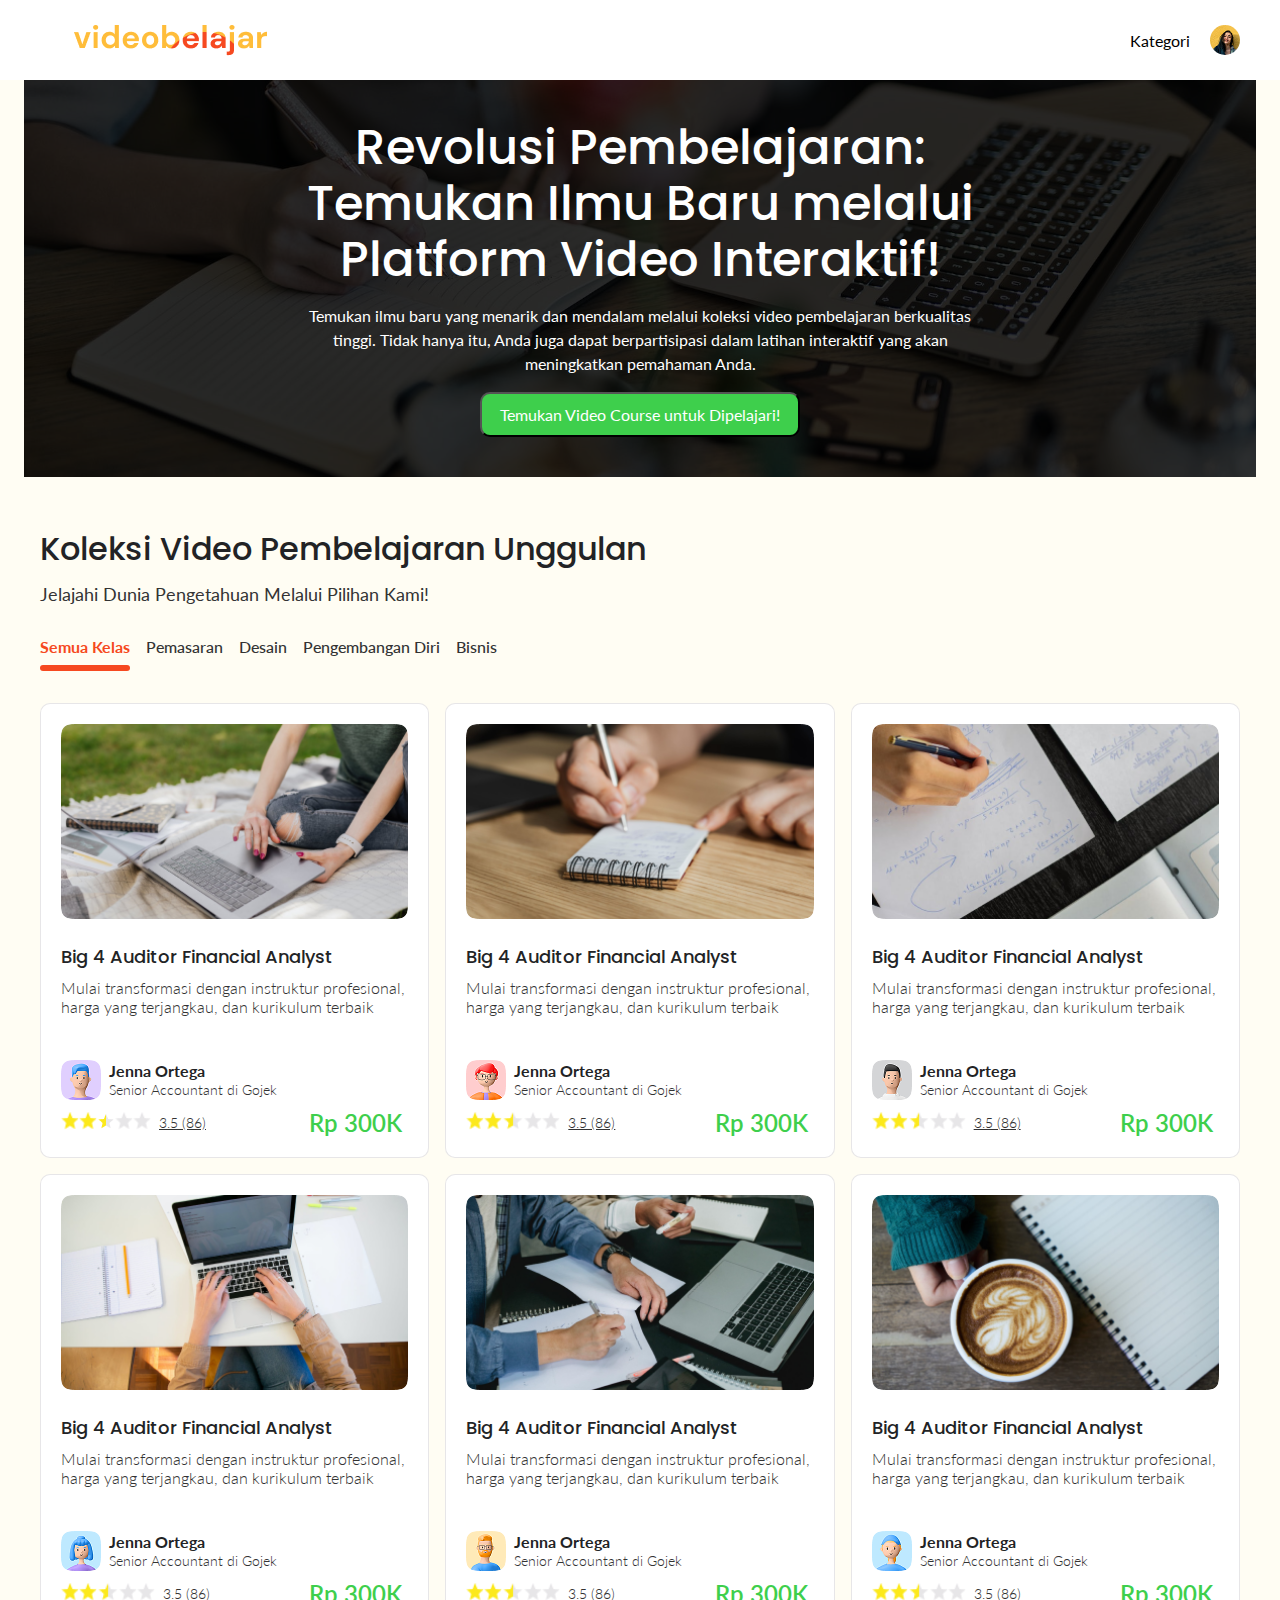
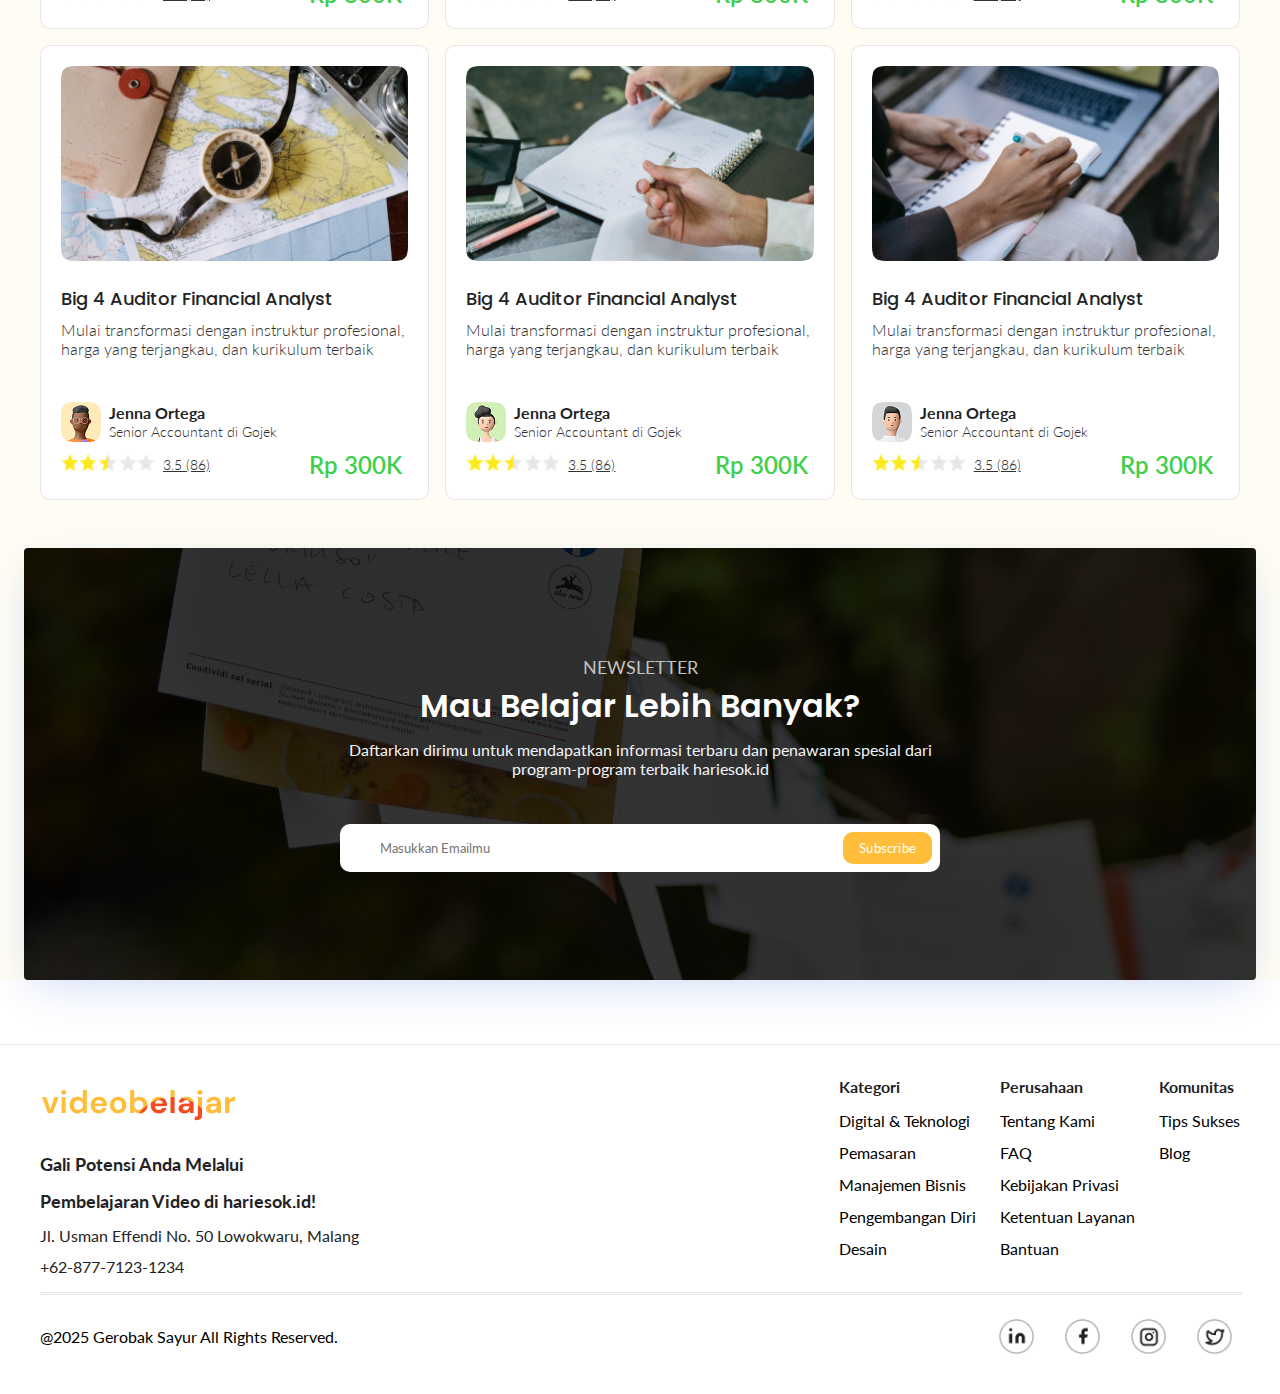
==== commit 159df782: "memperbaiki warna" ====
--- a/index.html
+++ b/index.html
@@ -429,7 +429,7 @@
               </p>
             </div>
             <div class="card-avatar">
-              <img class="avatar-img" src="assets/woman.jpg" />
+              <img class="avatar-img" src="./icons/Avatar (9).png" />
               <div class="avatar-cardLittle">
                 <p class="avatar-title">Jenna Ortega</p>
                 <div class="avatar-little">
--- a/style/home.css
+++ b/style/home.css
@@ -42,7 +42,7 @@
 }
 
 .frameText {
-  color: white;
+  color: #ffffff;
   text-align: center;
   font-family: "Poppins", sans-serif;
   font-weight: 500;
@@ -53,16 +53,19 @@
 
 .frameDescription {
   line-height: 1.5rem;
+  font-size: 16px;
+  margin: auto;
 }
 
 .frameButton {
   background: #3ecf4c;
   border-radius: 10px;
-  padding: 0.7rem 2rem !important;
+  padding: 0.7rem 1rem !important;
   max-width: 20rem;
   width: 100%;
   text-align: center;
   margin: auto;
+  font-size: 14px;
 }
 
 .buttonText {
@@ -98,7 +101,7 @@
 
 .cardTextSubtitle {
   color: #333333;
-  font-size: 16px;
+  font-size: 18px;
   font-weight: 400;
 }
 
@@ -159,7 +162,7 @@
 .card-item {
   width: 100%;
   padding: 20px;
-  background: white;
+  background: #ffffff;
   border-radius: 10px;
   border: 1px rgba(58, 53, 65, 0.12) solid;
   flex-direction: column;
@@ -367,6 +370,7 @@
   flex-direction: column;
   gap: 1rem;
   padding: 2rem;
+  width: 100%;
 }
 
 .footer-menu {
